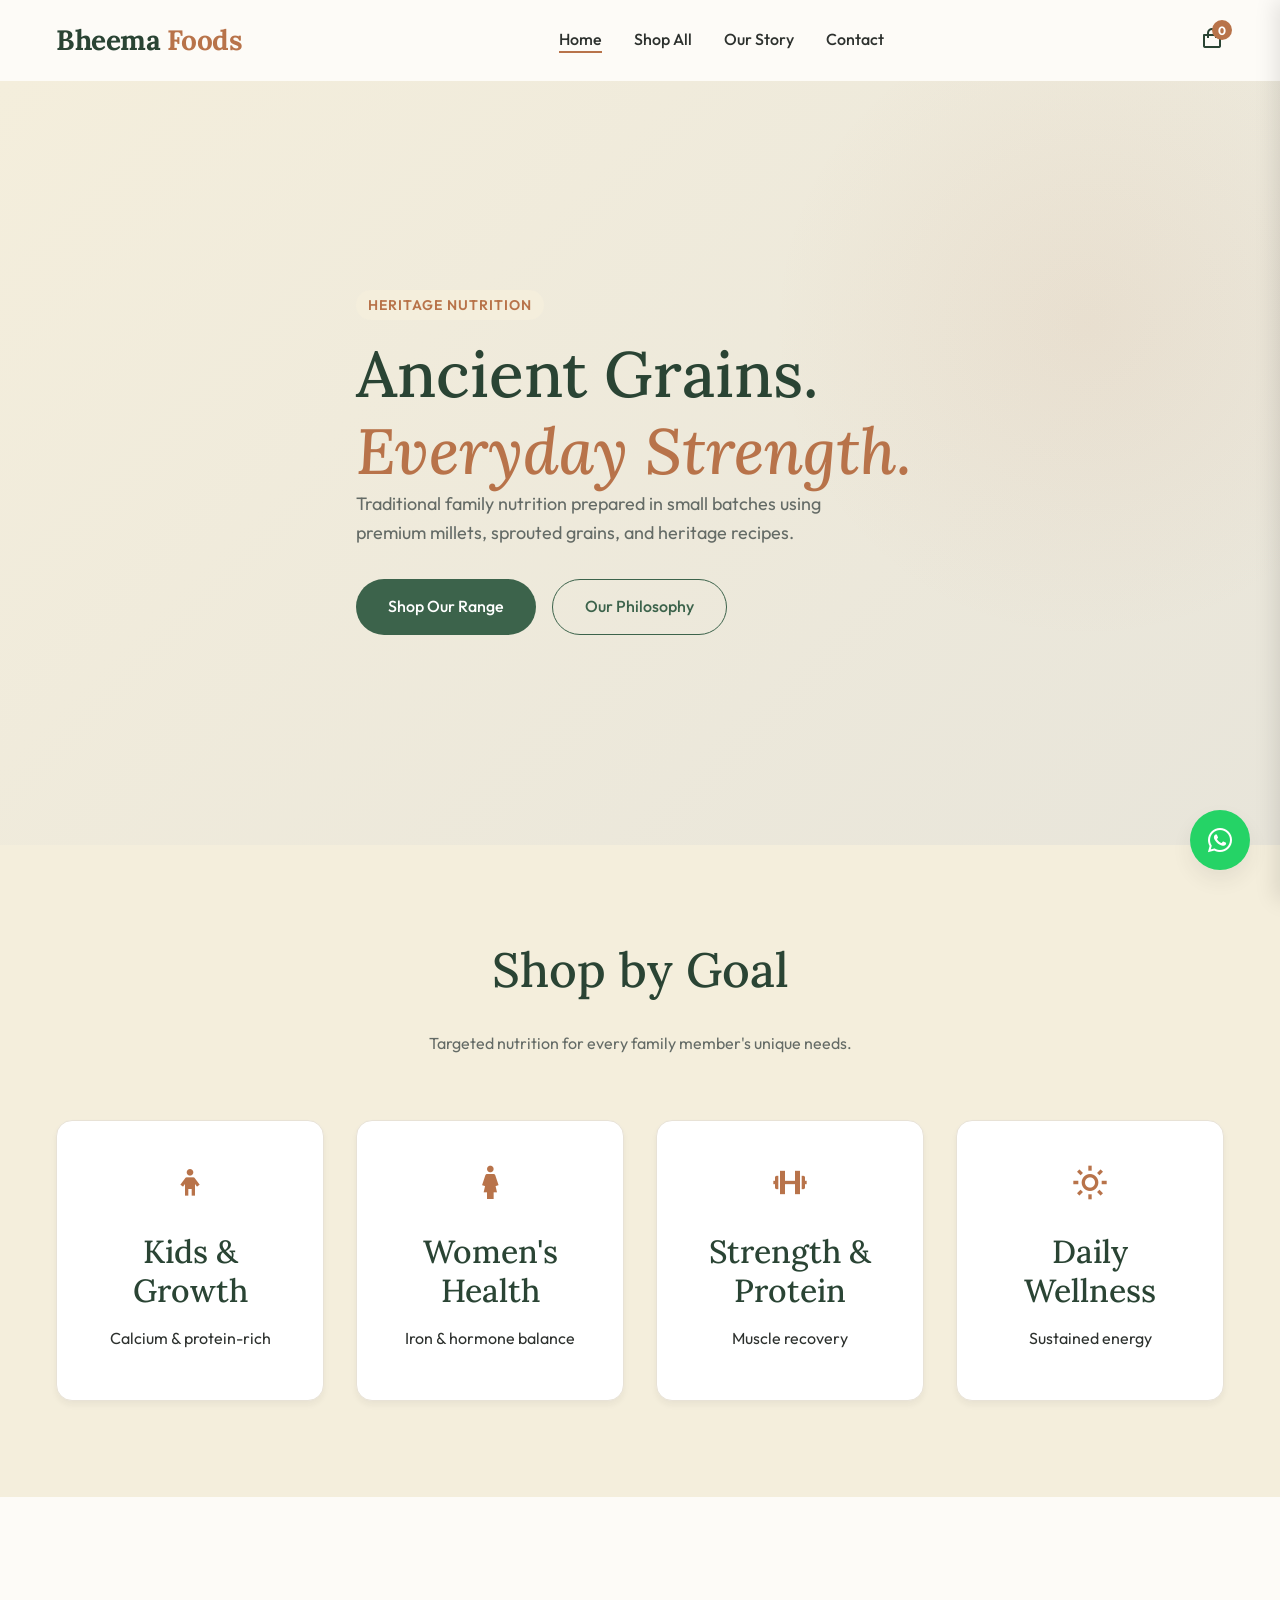
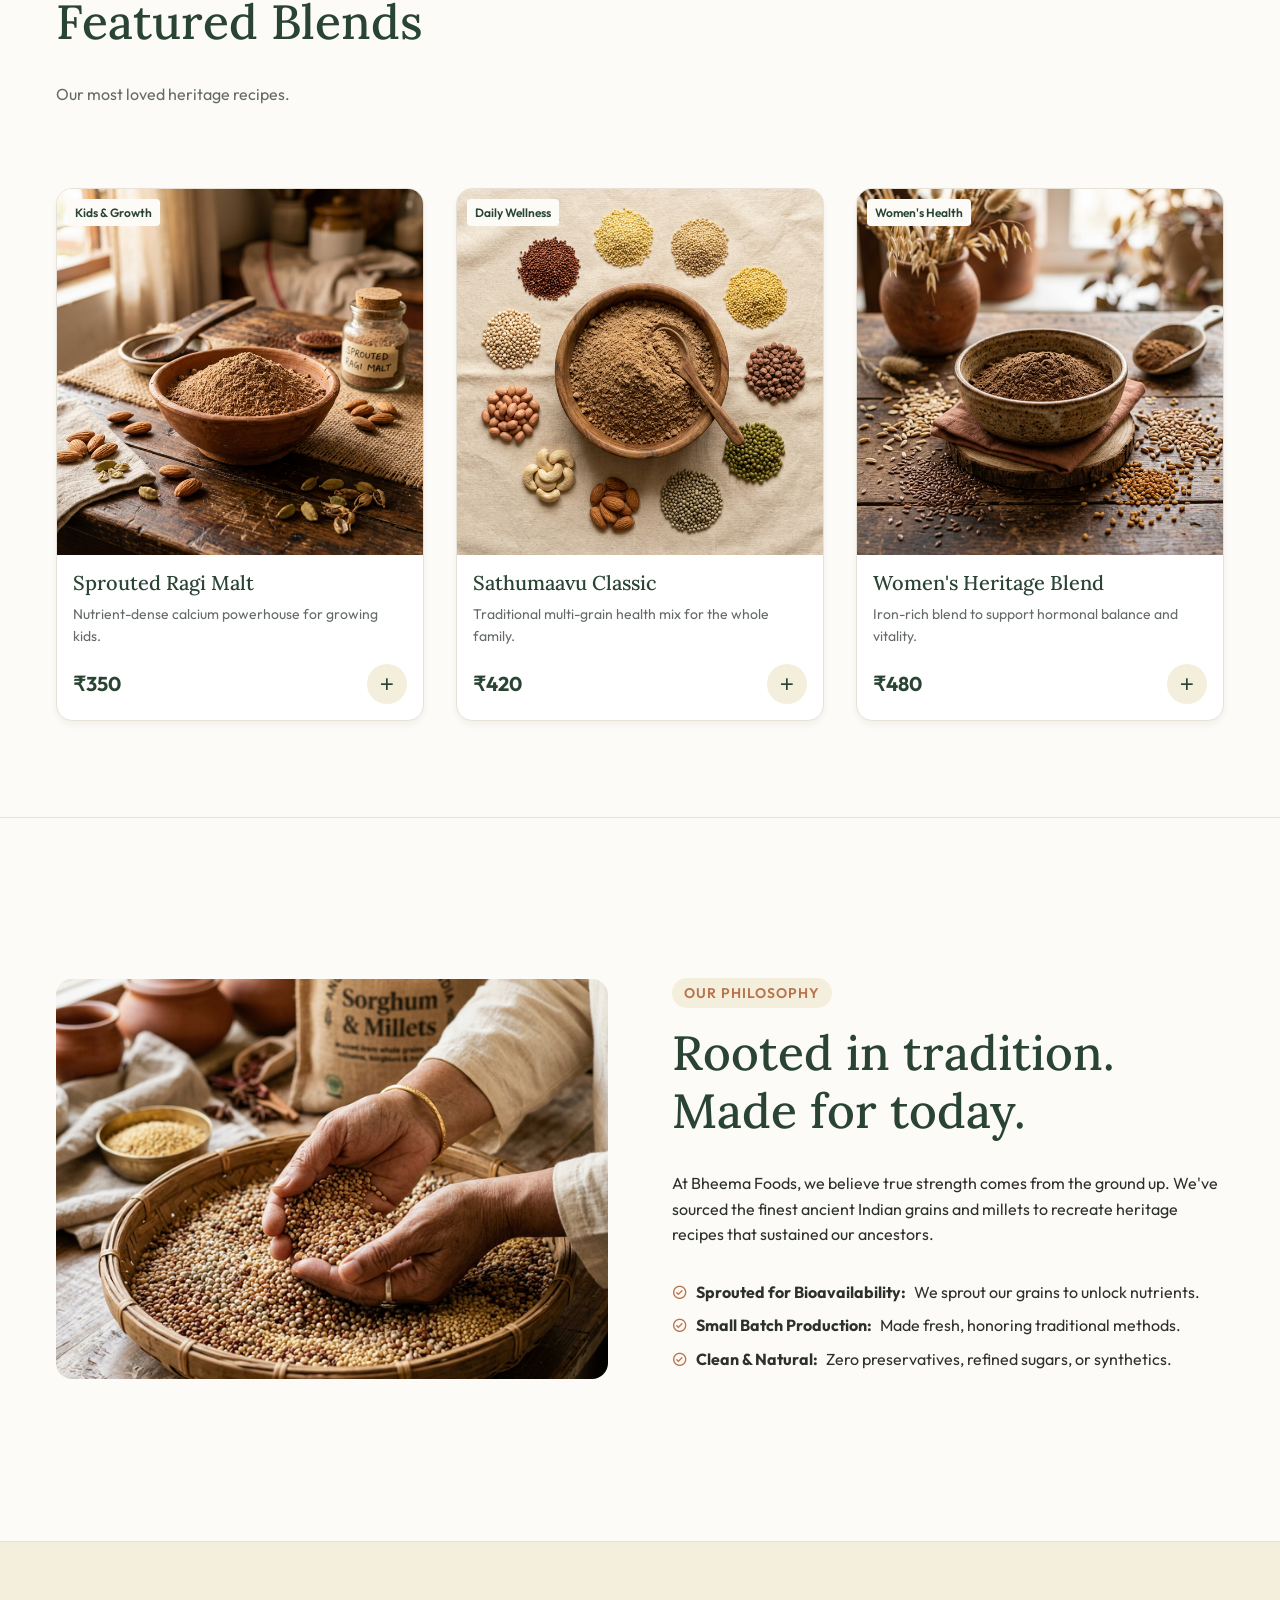
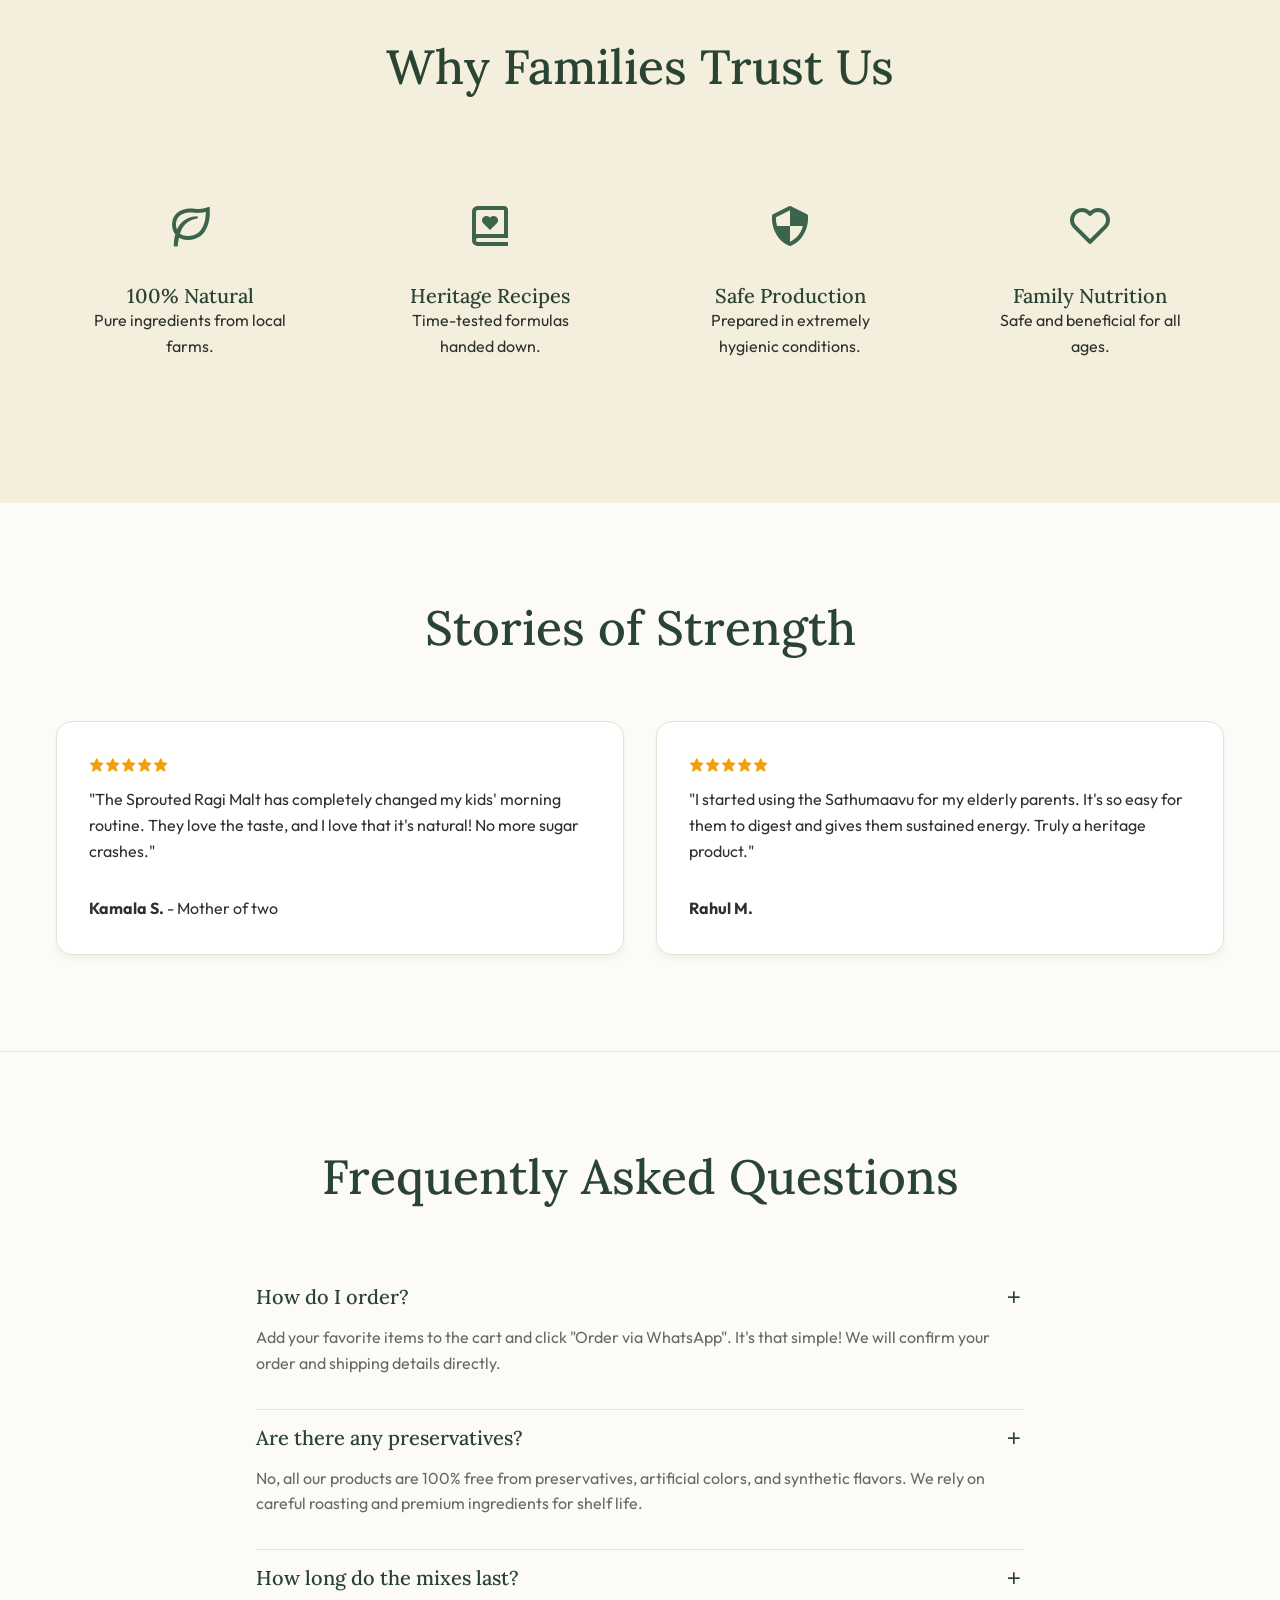
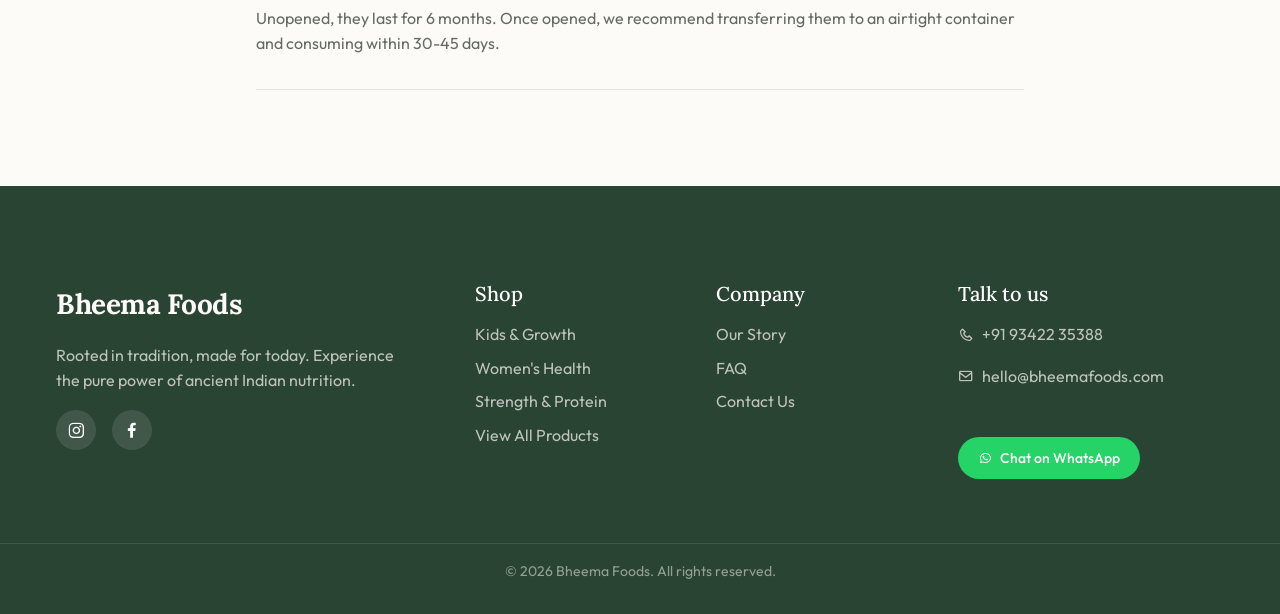
==== index.html @ 55dc5973 "Initial commit for Vercel deployment" ====
<!DOCTYPE html>
<html lang="en">

<head>
    <meta charset="UTF-8">
    <meta name="viewport" content="width=device-width, initial-scale=1.0">
    <title>Bheema Foods | Ancient Grains. Everyday Strength.</title>
    <meta name="description"
        content="Bheema Foods brings you traditional family nutrition with ancient Indian grains, millets, and heritage recipes. Experience the power of natural strength.">

    <!-- Google Fonts: Outfit for modern structure, Lora for traditional touch -->
    <link rel="preconnect" href="https://fonts.googleapis.com">
    <link rel="preconnect" href="https://fonts.gstatic.com" crossorigin>
    <link
        href="https://fonts.googleapis.com/css2?family=Lora:ital,wght@0,400;0,500;0,600;0,700;1,400&family=Outfit:wght@300;400;500;600;700&display=swap"
        rel="stylesheet">

    <!-- BoxIcons for minimalist icons -->
    <link href='https://unpkg.com/boxicons@2.1.4/css/boxicons.min.css' rel='stylesheet'>

    <!-- Custom CSS -->
    <link rel="stylesheet" href="css/style.css">
</head>

<body>
    <!-- Navbar -->
    <header class="header">
        <div class="container nav-container">
            <a href="index.html" class="logo">
                <span class="logo-text">Bheema <span class="accent-text">Foods</span></span>
            </a>

            <nav class="nav-menu" id="nav-menu">
                <ul class="nav-list">
                    <li class="nav-item"><a href="index.html" class="nav-link active">Home</a></li>
                    <li class="nav-item"><a href="shop.html" class="nav-link">Shop All</a></li>
                    <li class="nav-item"><a href="#philosophy" class="nav-link">Our Story</a></li>
                    <li class="nav-item"><a href="contact.html" class="nav-link">Contact</a></li>
                </ul>
            </nav>

            <div class="nav-actions">
                <button class="cart-btn" id="cart-btn" aria-label="Open Cart">
                    <i class='bx bx-shopping-bag'></i>
                    <span class="cart-count" id="cart-count">0</span>
                </button>
                <div class="mobile-toggle" id="mobile-toggle">
                    <i class='bx bx-menu'></i>
                </div>
            </div>
        </div>
    </header>

    <!-- Cart Sidebar -->
    <div class="cart-overlay" id="cart-overlay"></div>
    <div class="cart-sidebar" id="cart-sidebar">
        <div class="cart-header">
            <h3>Your Cart</h3>
            <button class="close-cart" id="close-cart"><i class='bx bx-x'></i></button>
        </div>
        <div class="cart-items" id="cart-items">
            <!-- Cart items will be rendered here dynamically -->
            <div class="empty-cart-msg">Your cart is empty.</div>
        </div>
        <div class="cart-footer">
            <div class="cart-total">
                <span>Total</span>
                <span id="cart-total-amount">₹0</span>
            </div>
            <button class="btn btn-primary btn-block whatsapp-btn" id="checkout-btn">
                <i class='bx bxl-whatsapp'></i> Order via WhatsApp
            </button>
            <p class="cart-notice">Payment upon delivery or via direct transfer.</p>
        </div>
    </div>

    <main>
        <!-- Hero Section -->
        <section class="hero">
            <div class="hero-bg"></div>
            <div class="container hero-content">
                <span class="badge">Heritage Nutrition</span>
                <h1 class="hero-title">Ancient Grains.<br><em>Everyday Strength.</em></h1>
                <p class="hero-subtitle">Traditional family nutrition prepared in small batches using premium millets,
                    sprouted grains, and heritage recipes.</p>
                <div class="hero-cta">
                    <a href="shop.html" class="btn btn-primary">Shop Our Range</a>
                    <a href="#philosophy" class="btn btn-outline">Our Philosophy</a>
                </div>
            </div>
        </section>

        <!-- Categories Section -->
        <section class="section-padding bg-alt">
            <div class="container">
                <div class="text-center" style="margin-bottom: var(--space-lg);">
                    <h2>Shop by Goal</h2>
                    <p style="color: var(--color-text-muted); max-width: 600px; margin: 0 auto;">Targeted nutrition for
                        every family member's unique needs.</p>
                </div>

                <div class="category-grid">
                    <a href="shop.html?category=kids" class="category-card">
                        <div class="category-icon"><i class='bx bx-child'></i></div>
                        <h3>Kids & Growth</h3>
                        <p>Calcium & protein-rich</p>
                    </a>
                    <a href="shop.html?category=women" class="category-card">
                        <div class="category-icon"><i class='bx bx-female'></i></div>
                        <h3>Women's Health</h3>
                        <p>Iron & hormone balance</p>
                    </a>
                    <a href="shop.html?category=strength" class="category-card">
                        <div class="category-icon"><i class='bx bx-dumbbell'></i></div>
                        <h3>Strength & Protein</h3>
                        <p>Muscle recovery</p>
                    </a>
                    <a href="shop.html?category=wellness" class="category-card">
                        <div class="category-icon"><i class='bx bx-sun'></i></div>
                        <h3>Daily Wellness</h3>
                        <p>Sustained energy</p>
                    </a>
                </div>
            </div>
        </section>

        <!-- Featured Products -->
        <section class="section-padding">
            <div class="container">
                <div
                    style="display: flex; justify-content: space-between; align-items: flex-end; margin-bottom: var(--space-lg);">
                    <div>
                        <h2>Featured Blends</h2>
                        <p style="color: var(--color-text-muted);">Our most loved heritage recipes.</p>
                    </div>
                    <a href="shop.html" class="btn btn-outline" style="display: none;">View All</a>
                    <!-- Hide on small mobile, show via css -->
                </div>

                <div class="product-grid" id="featured-products">
                    <!-- Products injected via JS -->
                </div>

                <div class="text-center mt-2 mobile-only-btn">
                    <a href="shop.html" class="btn btn-outline">Shop All Products</a>
                </div>
            </div>
        </section>

        <!-- Philosophy Section -->
        <section id="philosophy" class="section-padding bg-main"
            style="border-top: 1px solid var(--color-border); border-bottom: 1px solid var(--color-border);">
            <div class="container">
                <div class="split-layout align-center">
                    <div class="split-image"
                        style="background-image: url('images/philosophy.png'); min-height: 400px; border-radius: var(--radius-lg); background-size: cover; background-position: center;">
                    </div>
                    <div class="split-content" style="padding: var(--space-lg) 0;">
                        <span class="badge">Our Philosophy</span>
                        <h2>Rooted in tradition.<br>Made for today.</h2>
                        <p>At Bheema Foods, we believe true strength comes from the ground up. We've sourced the finest
                            ancient Indian grains and millets to recreate heritage recipes that sustained our ancestors.
                        </p>
                        <ul class="feature-list" style="margin-top: var(--space-md);">
                            <li><i class='bx bx-check-circle'></i> <strong>Sprouted for Bioavailability:</strong> We
                                sprout our grains to unlock nutrients.</li>
                            <li><i class='bx bx-check-circle'></i> <strong>Small Batch Production:</strong> Made fresh,
                                honoring traditional methods.</li>
                            <li><i class='bx bx-check-circle'></i> <strong>Clean & Natural:</strong> Zero preservatives,
                                refined sugars, or synthetics.</li>
                        </ul>
                    </div>
                </div>
            </div>
        </section>

        <!-- Trust Section -->
        <section class="section-padding bg-alt">
            <div class="container text-center">
                <h2 style="margin-bottom: var(--space-lg);">Why Families Trust Us</h2>
                <div class="trust-grid">
                    <div class="trust-item">
                        <div class="trust-icon"><i class='bx bx-leaf'></i></div>
                        <h4>100% Natural</h4>
                        <p>Pure ingredients from local farms.</p>
                    </div>
                    <div class="trust-item">
                        <div class="trust-icon"><i class='bx bx-book-heart'></i></div>
                        <h4>Heritage Recipes</h4>
                        <p>Time-tested formulas handed down.</p>
                    </div>
                    <div class="trust-item">
                        <div class="trust-icon"><i class='bx bx-shield-quarter'></i></div>
                        <h4>Safe Production</h4>
                        <p>Prepared in extremely hygienic conditions.</p>
                    </div>
                    <div class="trust-item">
                        <div class="trust-icon"><i class='bx bx-heart'></i></div>
                        <h4>Family Nutrition</h4>
                        <p>Safe and beneficial for all ages.</p>
                    </div>
                </div>
            </div>
        </section>

        <!-- Testimonials -->
        <section class="section-padding">
            <div class="container">
                <h2 class="text-center" style="margin-bottom: var(--space-lg);">Stories of Strength</h2>
                <div class="testimonial-grid">
                    <div class="testimonial-card">
                        <div class="stars" style="color: #F59E0B; margin-bottom: 0.5rem;"><i class='bx bxs-star'></i><i
                                class='bx bxs-star'></i><i class='bx bxs-star'></i><i class='bx bxs-star'></i><i
                                class='bx bxs-star'></i></div>
                        <p>"The Sprouted Ragi Malt has completely changed my kids' morning routine. They love the taste,
                            and I love that it's natural! No more sugar crashes."</p>
                        <div class="author mt-2"><strong>Kamala S.</strong> - Mother of two</div>
                    </div>
                    <div class="testimonial-card">
                        <div class="stars" style="color: #F59E0B; margin-bottom: 0.5rem;"><i class='bx bxs-star'></i><i
                                class='bx bxs-star'></i><i class='bx bxs-star'></i><i class='bx bxs-star'></i><i
                                class='bx bxs-star'></i></div>
                        <p>"I started using the Sathumaavu for my elderly parents. It's so easy for them to digest and
                            gives them sustained energy. Truly a heritage product."</p>
                        <div class="author mt-2"><strong>Rahul M.</strong></div>
                    </div>
                </div>
            </div>
        </section>

        <!-- FAQ -->
        <section id="faq" class="section-padding bg-main" style="border-top: 1px solid var(--color-border);">
            <div class="container" style="max-width: 800px;">
                <h2 class="text-center" style="margin-bottom: var(--space-lg);">Frequently Asked Questions</h2>
                <div class="accordion">
                    <div class="accordion-item" style="border-bottom: 1px solid var(--color-border); padding: 1rem 0;">
                        <h4
                            style="display: flex; justify-content: space-between; align-items: center; cursor: pointer; margin: 0;">
                            How do I order? <i class='bx bx-plus'></i></h4>
                        <p style="margin-top: 1rem; color: var(--color-text-muted);">Add your favorite items to the cart
                            and click "Order via WhatsApp". It's that simple! We will confirm your order and shipping
                            details directly.</p>
                    </div>
                    <div class="accordion-item" style="border-bottom: 1px solid var(--color-border); padding: 1rem 0;">
                        <h4
                            style="display: flex; justify-content: space-between; align-items: center; cursor: pointer; margin: 0;">
                            Are there any preservatives? <i class='bx bx-plus'></i></h4>
                        <p style="margin-top: 1rem; color: var(--color-text-muted);">No, all our products are 100% free
                            from preservatives, artificial colors, and synthetic flavors. We rely on careful roasting
                            and premium ingredients for shelf life.</p>
                    </div>
                    <div class="accordion-item" style="border-bottom: 1px solid var(--color-border); padding: 1rem 0;">
                        <h4
                            style="display: flex; justify-content: space-between; align-items: center; cursor: pointer; margin: 0;">
                            How long do the mixes last? <i class='bx bx-plus'></i></h4>
                        <p style="margin-top: 1rem; color: var(--color-text-muted);">Unopened, they last for 6 months.
                            Once opened, we recommend transferring them to an airtight container and consuming within
                            30-45 days.</p>
                    </div>
                </div>
            </div>
        </section>
    </main>

    <!-- Footer -->
    <footer class="footer" id="contact">
        <div class="container footer-container">
            <div class="footer-brand">
                <a href="index.html" class="logo footer-logo">
                    Bheema <span>Foods</span>
                </a>
                <p class="footer-desc">Rooted in tradition, made for today. Experience the pure power of ancient Indian
                    nutrition.</p>
                <div class="social-links">
                    <a href="#"><i class='bx bxl-instagram'></i></a>
                    <a href="#"><i class='bx bxl-facebook'></i></a>
                </div>
            </div>

            <div class="footer-links">
                <h4>Shop</h4>
                <ul>
                    <li><a href="shop.html?category=kids">Kids & Growth</a></li>
                    <li><a href="shop.html?category=women">Women's Health</a></li>
                    <li><a href="shop.html?category=strength">Strength & Protein</a></li>
                    <li><a href="shop.html">View All Products</a></li>
                </ul>
            </div>

            <div class="footer-links">
                <h4>Company</h4>
                <ul>
                    <li><a href="#philosophy">Our Story</a></li>
                    <li><a href="#faq">FAQ</a></li>
                    <li><a href="contact.html">Contact Us</a></li>
                </ul>
            </div>

            <div class="footer-contact">
                <h4>Talk to us</h4>
                <p><i class='bx bx-phone'></i> +91 93422 35388</p>
                <p><i class='bx bx-envelope'></i> hello@bheemafoods.com</p>
                <a href="https://wa.me/919342235388" class="btn btn-sm btn-whatsapp mt-2" target="_blank">
                    <i class='bx bxl-whatsapp'></i> Chat on WhatsApp
                </a>
            </div>
        </div>
        <div class="footer-bottom">
            <div class="container">
                <p>&copy; 2026 Bheema Foods. All rights reserved.</p>
            </div>
        </div>
    </footer>

    <!-- Scripts -->
    <script src="js/products.js"></script>
    <script src="js/main.js"></script>
</body>

</html>
---- css/style.css ----
/* 
===========================================
Bheema Foods - Design System & Global Styles
===========================================
*/

:root {
    /* Color Palette - Earthy, Natural, Premium */
    --color-primary-dark: #2A4434;
    /* Deep forest green */
    --color-primary: #3C634B;
    /* Earthy green */
    --color-primary-light: #528264;

    --color-accent: #B8734A;
    /* Terracotta/Clay */
    --color-accent-light: #D48E63;

    --color-bg-main: #FDFBF7;
    /* Warm off-white */
    --color-bg-alt: #F4EEDC;
    /* Soft beige */
    --color-bg-card: #FFFFFF;

    --color-text-main: #2D312E;
    /* Charcoal/Soft black */
    --color-text-muted: #646b66;
    /* Dusty gray */

    --color-whatsapp: #25D366;
    --color-whatsapp-dark: #128C7E;

    --color-border: #E8E2D6;

    /* Typography */
    --font-heading: 'Lora', serif;
    /* Traditional, warm */
    --font-body: 'Outfit', sans-serif;
    /* Clean, modern, round */

    /* Spacing & Layout */
    --space-xs: 0.5rem;
    --space-sm: 1rem;
    --space-md: 2rem;
    --space-lg: 4rem;
    --space-xl: 6rem;

    --container-width: 1200px;

    /* Effects */
    --shadow-sm: 0 4px 6px rgba(45, 49, 46, 0.05);
    --shadow-md: 0 10px 20px rgba(45, 49, 46, 0.08);
    --shadow-lg: 0 20px 40px rgba(45, 49, 46, 0.12);

    --radius-sm: 4px;
    --radius-md: 8px;
    --radius-lg: 16px;
    --radius-full: 9999px;

    --transition-fast: 0.2s ease;
    --transition-normal: 0.3s cubic-bezier(0.4, 0, 0.2, 1);
}

/* ================== RESET ================== */
*,
*::before,
*::after {
    box-sizing: border-box;
    margin: 0;
    padding: 0;
}

html {
    scroll-behavior: smooth;
    font-size: 16px;
}

body {
    font-family: var(--font-body);
    font-weight: 400;
    line-height: 1.6;
    color: var(--color-text-main);
    background-color: var(--color-bg-main);
    -webkit-font-smoothing: antialiased;
    overflow-x: hidden;
}

a {
    text-decoration: none;
    color: inherit;
    transition: color var(--transition-fast);
}

ul {
    list-style: none;
}

img {
    max-width: 100%;
    height: auto;
    display: block;
}

button {
    cursor: pointer;
    font-family: inherit;
    border: none;
    background: none;
}

/* ================== TYPOGRAPHY ================== */
h1,
h2,
h3,
h4,
h5,
h6 {
    font-family: var(--font-heading);
    font-weight: 500;
    line-height: 1.2;
    color: var(--color-primary-dark);
}

h1 {
    font-size: clamp(2.5rem, 5vw, 4rem);
}

h2 {
    font-size: clamp(2rem, 4vw, 3rem);
    margin-bottom: var(--space-md);
}

h3 {
    font-size: clamp(1.5rem, 3vw, 2rem);
    margin-bottom: var(--space-sm);
}

h4 {
    font-size: 1.25rem;
}

p {
    margin-bottom: var(--space-sm);
}

/* ================== UTILITIES ================== */
.container {
    width: 100%;
    max-width: var(--container-width);
    margin: 0 auto;
    padding: 0 var(--space-sm);
}

.section-padding {
    padding: var(--space-xl) 0;
}

.text-center {
    text-align: center;
}

.mt-2 {
    margin-top: var(--space-md);
}

.badge {
    display: inline-block;
    padding: 0.25rem 0.75rem;
    background-color: var(--color-bg-alt);
    color: var(--color-accent);
    font-size: 0.875rem;
    font-weight: 600;
    text-transform: uppercase;
    letter-spacing: 1px;
    border-radius: var(--radius-full);
    margin-bottom: var(--space-sm);
}

/* ================== BUTTONS ================== */
.btn {
    display: inline-flex;
    align-items: center;
    justify-content: center;
    gap: 0.5rem;
    padding: 0.875rem 2rem;
    font-weight: 500;
    border-radius: var(--radius-full);
    transition: all var(--transition-normal);
    text-align: center;
    position: relative;
    overflow: hidden;
    z-index: 1;
}

.btn-sm {
    padding: 0.6rem 1.25rem;
    font-size: 0.875rem;
}

.btn-block {
    width: 100%;
}

.btn-primary {
    background-color: var(--color-primary);
    color: white;
}

.btn-primary:hover {
    background-color: var(--color-primary-dark);
    transform: translateY(-2px);
    box-shadow: var(--shadow-md);
}

.btn-outline {
    background-color: transparent;
    color: var(--color-primary);
    border: 1px solid var(--color-primary);
}

.btn-outline:hover {
    background-color: var(--color-primary);
    color: white;
}

.btn-whatsapp {
    background-color: var(--color-whatsapp);
    color: white;
}

.btn-whatsapp:hover {
    background-color: var(--color-whatsapp-dark);
}

/* ================== NAVBAR ================== */
.header {
    position: fixed;
    top: 0;
    left: 0;
    width: 100%;
    background-color: rgba(253, 251, 247, 0.95);
    backdrop-filter: blur(10px);
    z-index: 100;
    border-bottom: 1px solid transparent;
    transition: all var(--transition-fast);
}

.header.scrolled {
    padding: 0.5rem 0;
    border-bottom-color: var(--color-border);
    box-shadow: var(--shadow-sm);
}

.nav-container {
    display: flex;
    justify-content: space-between;
    align-items: center;
    height: 80px;
    transition: height var(--transition-fast);
}

.header.scrolled .nav-container {
    height: 70px;
}

.logo {
    font-family: var(--font-heading);
    font-size: 1.75rem;
    font-weight: 700;
    color: var(--color-primary-dark);
    letter-spacing: -0.5px;
}

.logo .accent-text {
    color: var(--color-accent);
}

.nav-list {
    display: flex;
    gap: 2rem;
}

.nav-link {
    font-weight: 500;
    color: var(--color-text-main);
    position: relative;
}

.nav-link::after {
    content: '';
    position: absolute;
    bottom: -4px;
    left: 0;
    width: 0;
    height: 2px;
    background-color: var(--color-accent);
    transition: width var(--transition-normal);
}

.nav-link:hover::after,
.nav-link.active::after {
    width: 100%;
}

.nav-actions {
    display: flex;
    align-items: center;
    gap: 1.5rem;
}

.cart-btn {
    font-size: 1.5rem;
    color: var(--color-primary-dark);
    position: relative;
}

.cart-count {
    position: absolute;
    top: -5px;
    right: -8px;
    background-color: var(--color-accent);
    color: white;
    font-size: 0.75rem;
    font-weight: 700;
    width: 20px;
    height: 20px;
    border-radius: 50%;
    display: flex;
    align-items: center;
    justify-content: center;
}

.mobile-toggle {
    display: none;
    font-size: 1.75rem;
    color: var(--color-primary-dark);
    cursor: pointer;
}

/* ================== CART SIDEBAR ================== */
.cart-overlay {
    position: fixed;
    top: 0;
    left: 0;
    width: 100%;
    height: 100%;
    background-color: rgba(0, 0, 0, 0.4);
    z-index: 999;
    opacity: 0;
    visibility: hidden;
    transition: all var(--transition-normal);
}

.cart-overlay.active {
    opacity: 1;
    visibility: visible;
}

.cart-sidebar {
    position: fixed;
    top: 0;
    right: -450px;
    width: 100%;
    max-width: 450px;
    height: 100vh;
    background-color: var(--color-bg-main);
    z-index: 1000;
    display: flex;
    flex-direction: column;
    box-shadow: -5px 0 20px rgba(0, 0, 0, 0.1);
    transition: right var(--transition-normal);
}

.cart-sidebar.active {
    right: 0;
}

.cart-header {
    padding: var(--space-md);
    display: flex;
    justify-content: space-between;
    align-items: center;
    border-bottom: 1px solid var(--color-border);
}

.close-cart {
    font-size: 1.5rem;
    color: var(--color-text-muted);
    transition: color var(--transition-fast);
}

.close-cart:hover {
    color: var(--color-text-main);
}

.cart-items {
    flex: 1;
    overflow-y: auto;
    padding: var(--space-md);
}

.empty-cart-msg {
    text-align: center;
    color: var(--color-text-muted);
    margin-top: 2rem;
}

.cart-footer {
    padding: var(--space-md);
    border-top: 1px solid var(--color-border);
    background-color: white;
}

.cart-total {
    display: flex;
    justify-content: space-between;
    font-size: 1.25rem;
    font-weight: 600;
    margin-bottom: var(--space-sm);
    color: var(--color-primary-dark);
}

.cart-notice {
    font-size: 0.8rem;
    color: var(--color-text-muted);
    text-align: center;
    margin-top: 0.5rem;
}

/* ================== HERO ================== */
main {
    padding-top: 80px;
    /* Offset for fixed header */
}

.hero {
    position: relative;
    padding: var(--space-xl) 0;
    min-height: 85vh;
    display: flex;
    align-items: center;
    overflow: hidden;
}

/* Soft, natural gradient background representing nature/earth */
.hero-bg {
    position: absolute;
    top: 0;
    left: 0;
    width: 100%;
    height: 100%;
    background: linear-gradient(135deg, #F4EEDC 0%, #E8E5DA 100%);
    z-index: -1;
}

.hero-bg::after {
    content: '';
    position: absolute;
    right: -10%;
    top: -10%;
    width: 50vw;
    height: 50vw;
    background: radial-gradient(circle, rgba(184, 115, 74, 0.08) 0%, rgba(255, 255, 255, 0) 70%);
    border-radius: 50%;
}

.hero-content {
    max-width: 600px;
    position: relative;
    z-index: 1;
}

.hero h1 em {
    font-style: italic;
    color: var(--color-accent);
}

.hero-subtitle {
    font-size: 1.125rem;
    color: var(--color-text-muted);
    margin-bottom: var(--space-md);
    max-width: 500px;
}

.hero-cta {
    display: flex;
    gap: 1rem;
    flex-wrap: wrap;
}

/* ================== COMPONENTS & Layouts ================== */

/* Grids */
.category-grid {
    display: grid;
    grid-template-columns: repeat(auto-fit, minmax(240px, 1fr));
    gap: var(--space-md);
}

.product-grid {
    display: grid;
    grid-template-columns: repeat(auto-fit, minmax(280px, 1fr));
    gap: var(--space-md);
}

.trust-grid {
    display: grid;
    grid-template-columns: repeat(auto-fit, minmax(200px, 1fr));
    gap: var(--space-md);
}

.testimonial-grid {
    display: grid;
    grid-template-columns: repeat(auto-fit, minmax(300px, 1fr));
    gap: var(--space-md);
}

/* Category Card */
.category-card {
    background-color: var(--color-bg-card);
    padding: var(--space-md);
    border-radius: var(--radius-lg);
    text-align: center;
    box-shadow: var(--shadow-sm);
    transition: all var(--transition-normal);
    border: 1px solid var(--color-border);
}

.category-card:hover {
    transform: translateY(-5px);
    box-shadow: var(--shadow-md);
    border-color: var(--color-accent-light);
}

.category-icon {
    font-size: 2.5rem;
    color: var(--color-accent);
    margin-bottom: var(--space-sm);
}

/* Product Card */
.product-card {
    background-color: var(--color-bg-card);
    border-radius: var(--radius-lg);
    overflow: hidden;
    box-shadow: var(--shadow-sm);
    transition: all var(--transition-normal);
    border: 1px solid var(--color-border);
    display: flex;
    flex-direction: column;
}

.product-card:hover {
    transform: translateY(-5px);
    box-shadow: var(--shadow-md);
}

.product-img-wrapper {
    position: relative;
    padding-top: 100%;
    /* 1:1 Aspect Ratio */
    overflow: hidden;
}

.product-img {
    position: absolute;
    top: 0;
    left: 0;
    width: 100%;
    height: 100%;
    object-fit: cover;
    transition: transform 0.5s ease;
}

.product-card:hover .product-img {
    transform: scale(1.05);
}

.product-tag {
    position: absolute;
    top: 10px;
    left: 10px;
    background-color: var(--color-bg-main);
    color: var(--color-primary-dark);
    font-size: 0.75rem;
    font-weight: 600;
    padding: 0.25rem 0.5rem;
    border-radius: var(--radius-sm);
    z-index: 2;
}

.product-content {
    padding: var(--space-sm);
    display: flex;
    flex-direction: column;
    flex: 1;
}

.product-title {
    font-size: 1.25rem;
    margin-bottom: 0.5rem;
}

.product-desc {
    color: var(--color-text-muted);
    font-size: 0.875rem;
    margin-bottom: 1rem;
    flex: 1;
}

.product-footer {
    display: flex;
    justify-content: space-between;
    align-items: center;
    margin-top: auto;
}

.product-price {
    font-size: 1.25rem;
    font-weight: 700;
    color: var(--color-primary-dark);
}

.add-to-cart-icon {
    width: 40px;
    height: 40px;
    border-radius: 50%;
    background-color: var(--color-bg-alt);
    color: var(--color-primary-dark);
    display: flex;
    align-items: center;
    justify-content: center;
    font-size: 1.25rem;
    transition: all var(--transition-fast);
}

.add-to-cart-icon:hover {
    background-color: var(--color-primary);
    color: white;
}

/* Split Layout */
.split-layout {
    display: grid;
    grid-template-columns: 1fr 1fr;
    gap: var(--space-lg);
}

.align-center {
    align-items: center;
}

.feature-list li {
    margin-bottom: 0.5rem;
    display: flex;
    align-items: flex-start;
    gap: 0.5rem;
}

.feature-list i {
    color: var(--color-accent);
    margin-top: 4px;
}

/* Trust Item */
.trust-item {
    padding: var(--space-md);
}

.trust-icon {
    font-size: 3rem;
    color: var(--color-primary);
    margin-bottom: var(--space-sm);
}

/* Testimonial Card */
.testimonial-card {
    background-color: var(--color-bg-card);
    padding: var(--space-md);
    border-radius: var(--radius-lg);
    box-shadow: var(--shadow-sm);
    border: 1px solid var(--color-border);
}

/* Footer */
.footer {
    background-color: var(--color-primary-dark);
    color: var(--color-bg-main);
    padding-top: var(--space-xl);
}

.footer-container {
    display: grid;
    grid-template-columns: 2fr 1fr 1fr 1.5fr;
    gap: var(--space-lg);
    margin-bottom: var(--space-lg);
}

.footer-logo {
    color: var(--color-bg-main);
}

.footer-logo .accent-text {
    color: var(--color-accent-light);
}

.footer-desc {
    color: rgba(253, 251, 247, 0.7);
    margin-top: var(--space-sm);
}

.footer h4 {
    color: white;
    margin-bottom: var(--space-sm);
}

.footer ul li {
    margin-bottom: 0.5rem;
}

.footer ul a {
    color: rgba(253, 251, 247, 0.7);
}

.footer ul a:hover {
    color: white;
}

.footer-contact p {
    color: rgba(253, 251, 247, 0.7);
    display: flex;
    align-items: center;
    gap: 0.5rem;
}

.social-links {
    display: flex;
    gap: 1rem;
    margin-top: var(--space-sm);
}

.social-links a {
    width: 40px;
    height: 40px;
    border-radius: 50%;
    background-color: rgba(255, 255, 255, 0.1);
    display: flex;
    align-items: center;
    justify-content: center;
    font-size: 1.25rem;
    color: white;
}

.social-links a:hover {
    background-color: var(--color-accent);
}

.footer-bottom {
    border-top: 1px solid rgba(255, 255, 255, 0.1);
    padding: var(--space-sm) 0;
    text-align: center;
    color: rgba(253, 251, 247, 0.5);
    font-size: 0.875rem;
}

/* Utilities */
.bg-alt {
    background-color: var(--color-bg-alt);
}

.bg-main {
    background-color: var(--color-bg-main);
}

.mobile-only-btn {
    display: none;
}

/* ================== RESPONSIVE MEDIA QUERIES ================== */
@media (max-width: 992px) {
    .split-layout {
        grid-template-columns: 1fr;
    }

    .footer-container {
        grid-template-columns: 1fr 1fr;
    }
}

@media (max-width: 768px) {
    .nav-list {
        position: fixed;
        top: 70px;
        left: -100%;
        width: 100%;
        height: calc(100vh - 70px);
        background-color: var(--color-bg-main);
        flex-direction: column;
        align-items: center;
        padding-top: var(--space-xl);
        transition: left var(--transition-normal);
        z-index: 90;
    }

    .nav-list.active {
        left: 0;
    }

    .mobile-toggle {
        display: block;
    }

    .hero-content {
        text-align: center;
        margin: 0 auto;
    }

    .hero-subtitle {
        margin: 0 auto var(--space-md);
    }

    .hero-cta {
        justify-content: center;
    }

    .footer-container {
        grid-template-columns: 1fr;
        text-align: center;
    }

    .social-links {
        justify-content: center;
    }

    .footer-contact p {
        justify-content: center;
    }

    .mobile-only-btn {
        display: block;
    }

    /* Hide desktop 'View All' btn */
    .section-padding .btn-outline {
        display: none;
    }

    .mobile-only-btn .btn-outline {
        display: inline-flex;
    }
}

/* ================== CHECKOUT MODAL & FLOATING WHATSAPP ================== */

.checkout-overlay {
    position: fixed;
    top: 0;
    left: 0;
    width: 100%;
    height: 100%;
    background-color: var(--color-overlay);
    backdrop-filter: blur(4px);
    z-index: 999;
    opacity: 0;
    visibility: hidden;
    transition: all var(--transition-normal);
    display: flex;
    align-items: center;
    justify-content: center;
    padding: var(--space-md);
}

.checkout-overlay.active {
    opacity: 1;
    visibility: visible;
}

.checkout-modal {
    background-color: var(--color-bg-main);
    width: 100%;
    max-width: 500px;
    border-radius: var(--radius-lg);
    box-shadow: var(--shadow-lg);
    transform: translateY(20px);
    transition: transform var(--transition-normal);
    overflow: hidden;
}

.checkout-overlay.active .checkout-modal {
    transform: translateY(0);
}

.whatsapp-floating {
    position: fixed;
    bottom: 30px;
    right: 30px;
    width: 60px;
    height: 60px;
    background-color: var(--color-whatsapp);
    color: white;
    border-radius: 50%;
    display: flex;
    align-items: center;
    justify-content: center;
    font-size: 2rem;
    box-shadow: var(--shadow-md);
    z-index: 100;
    transition: all var(--transition-fast);
    text-decoration: none;
}

.whatsapp-floating:hover {
    background-color: var(--color-whatsapp-dark);
    transform: scale(1.1);
    color: white;
}

@media (max-width: 768px) {
    .whatsapp-floating {
        bottom: 20px;
        right: 20px;
        width: 50px;
        height: 50px;
        font-size: 1.75rem;
    }
}
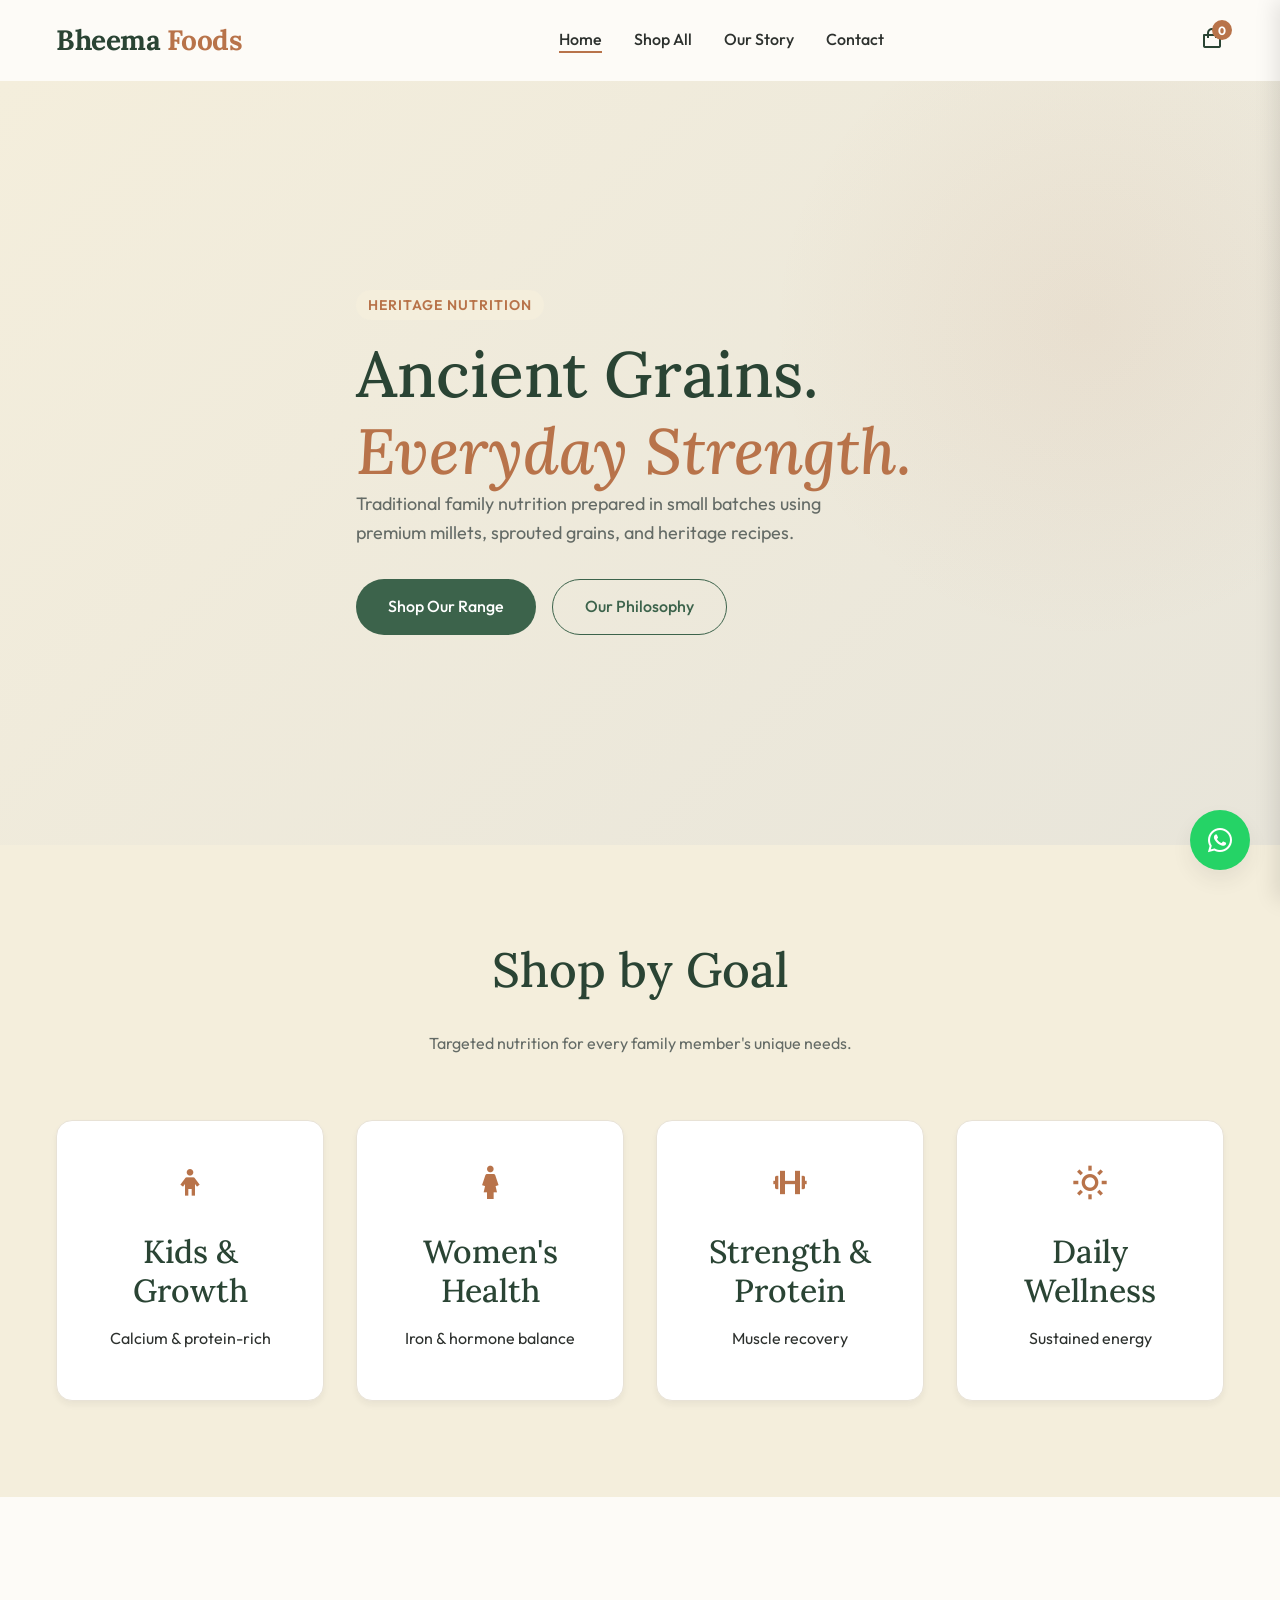
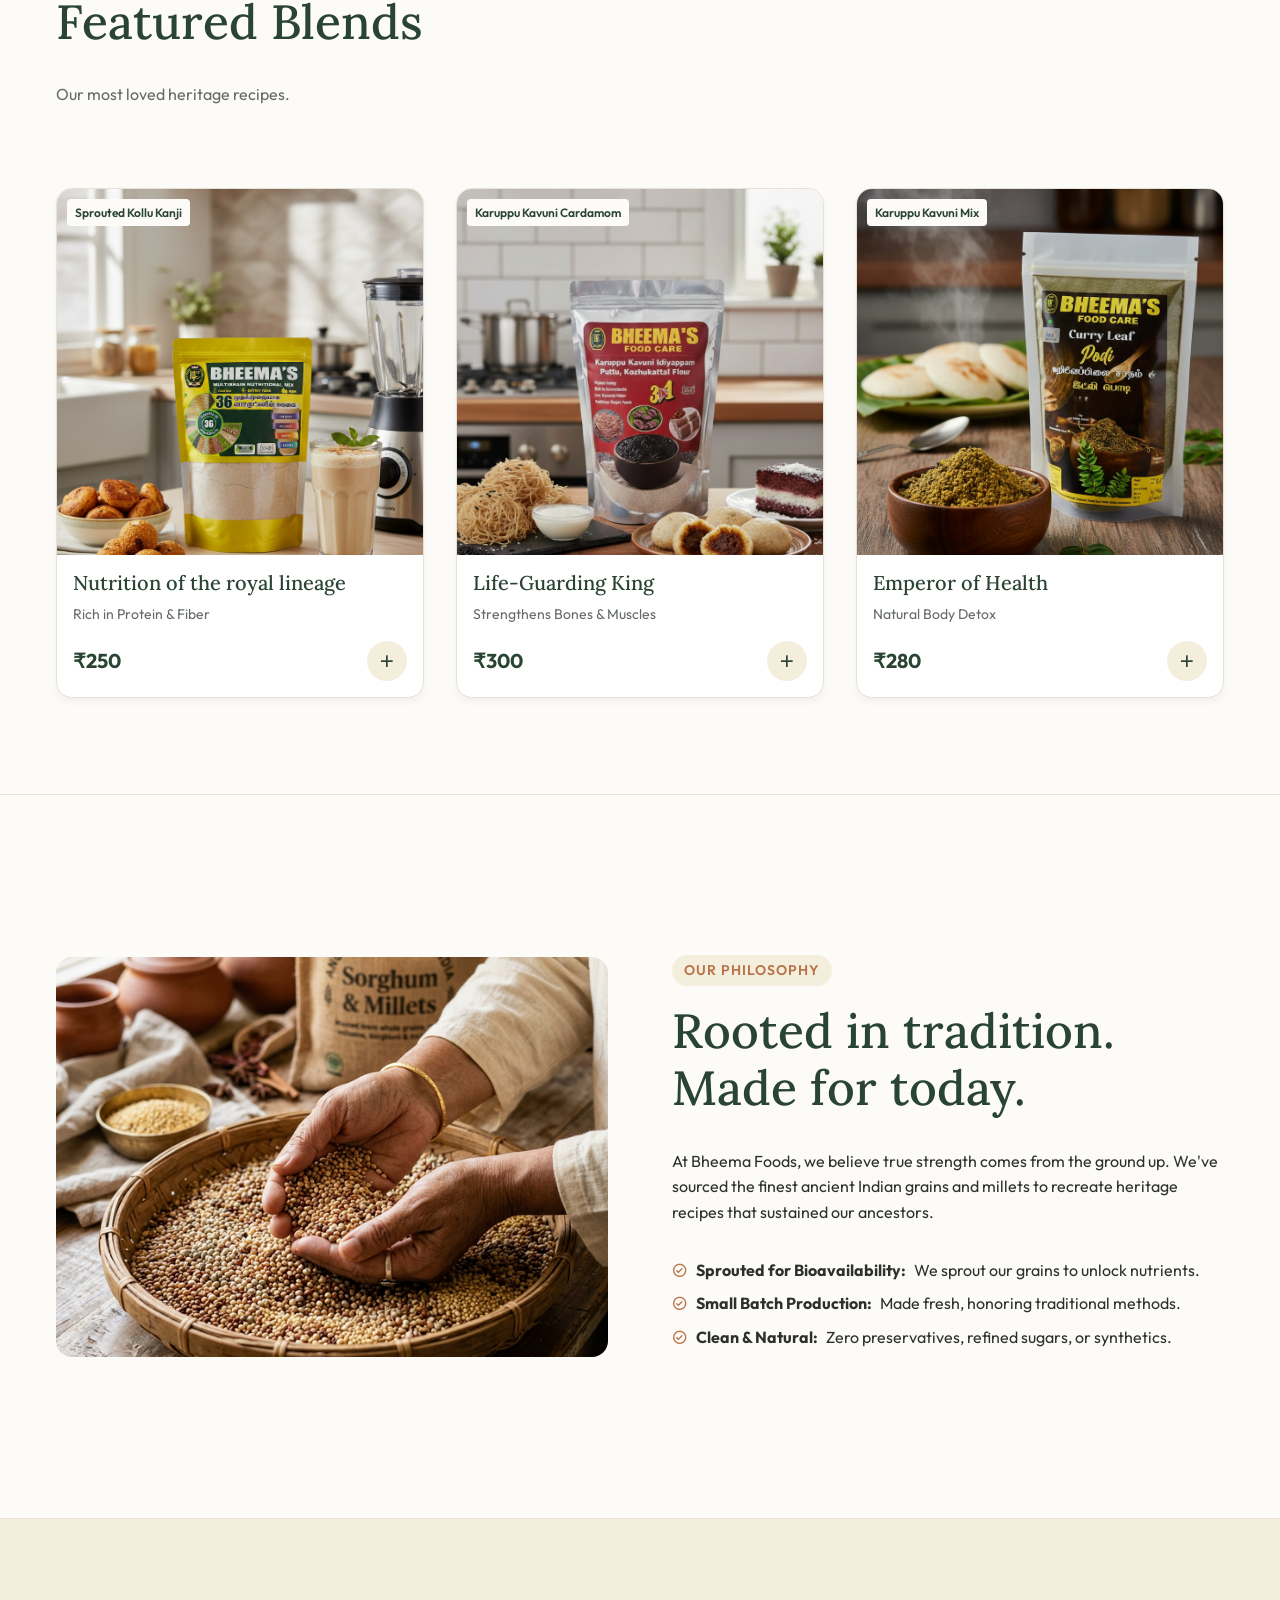
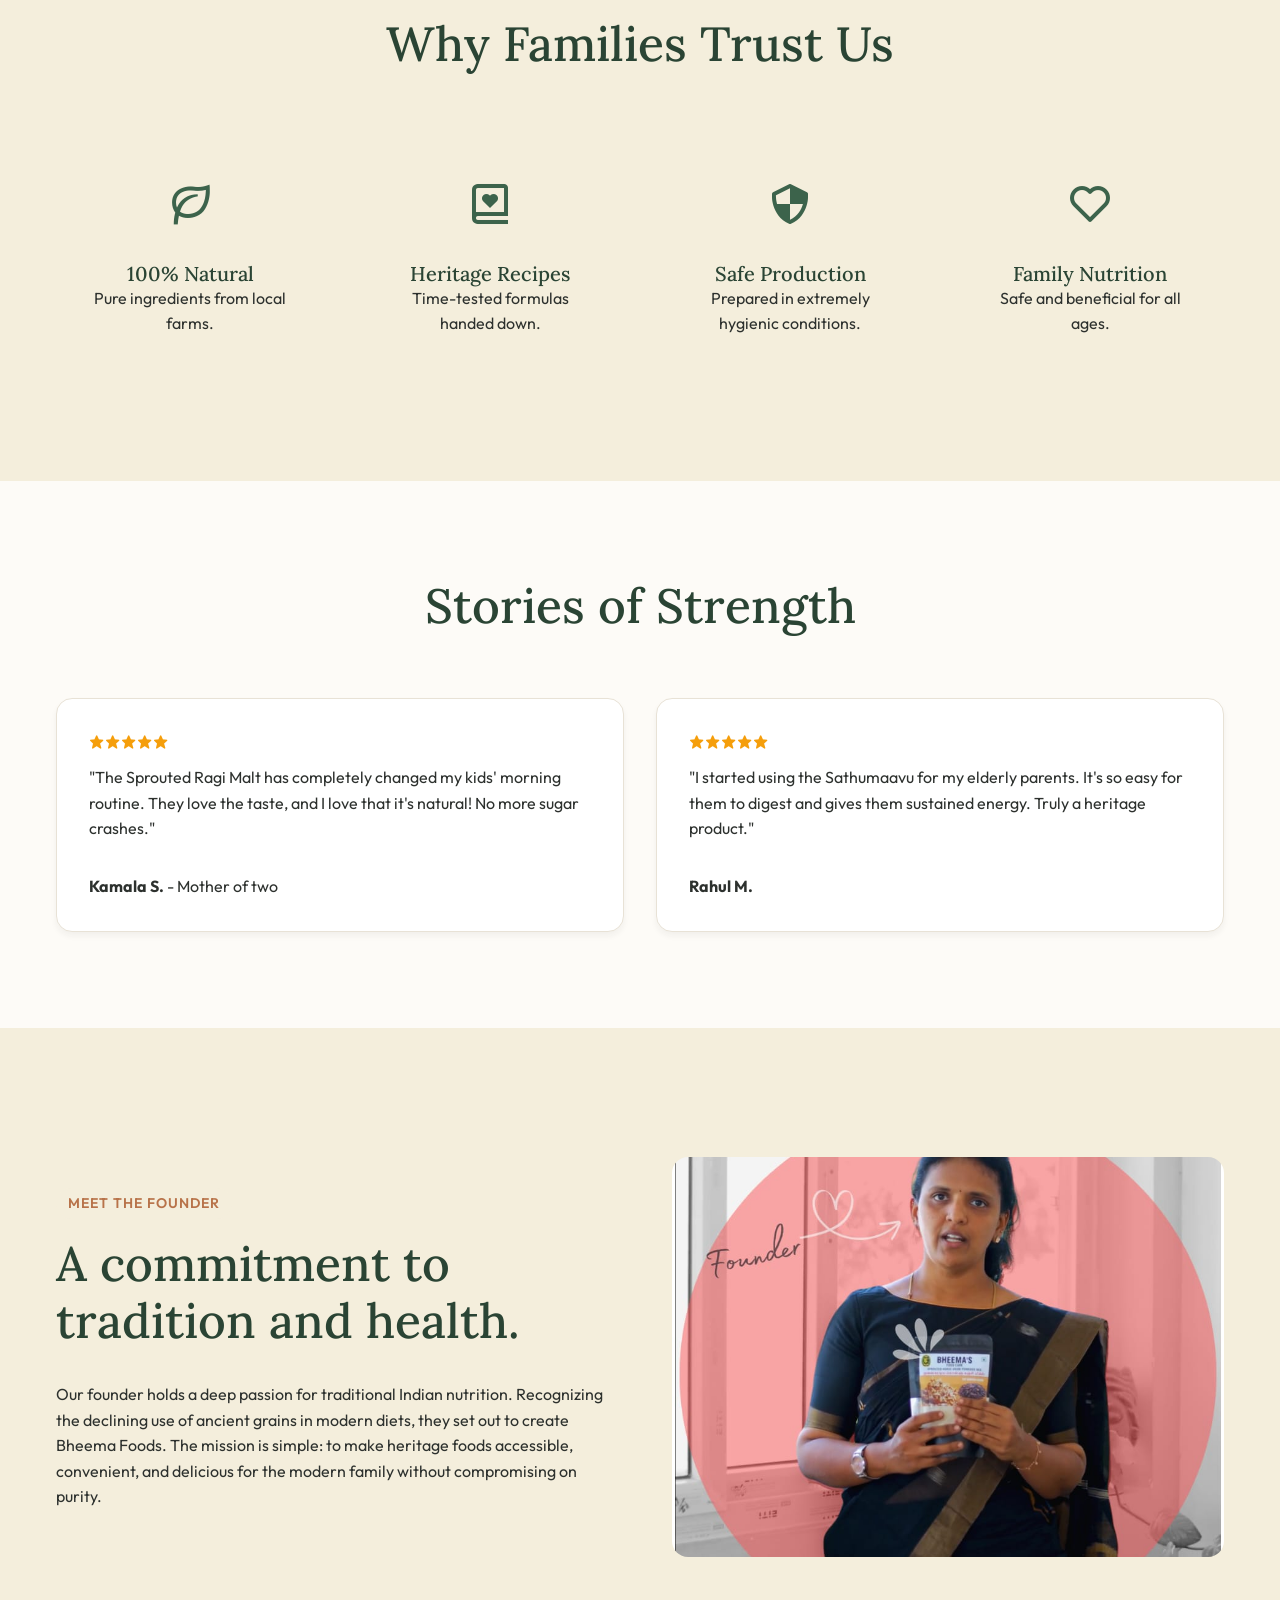
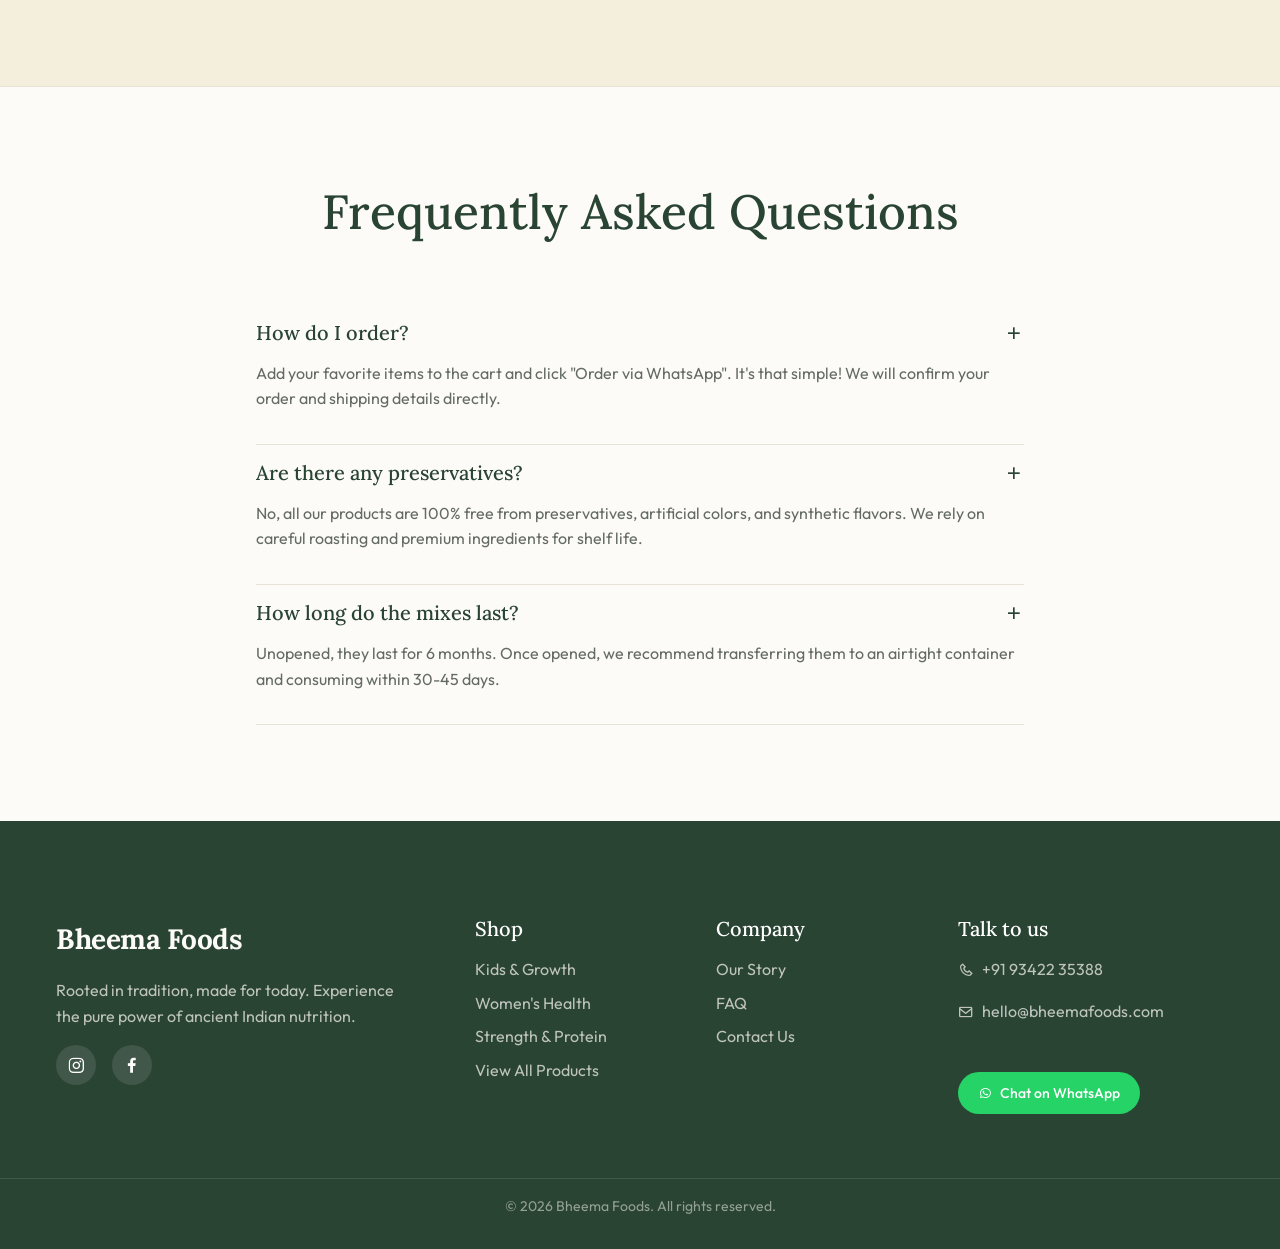
==== commit 1d84c3ce: "Update products and add founder section" ====
--- a/index.html
+++ b/index.html
@@ -228,6 +228,22 @@
             </div>
         </section>
 
+        <!-- Founder Section -->
+        <section class="section-padding bg-alt">
+            <div class="container">
+                <div class="split-layout align-center">
+                    <div class="split-content" style="padding: var(--space-lg) 0;">
+                        <span class="badge">Meet the Founder</span>
+                        <h2>A commitment to tradition and health.</h2>
+                        <p>Our founder holds a deep passion for traditional Indian nutrition. Recognizing the declining use of ancient grains in modern diets, they set out to create Bheema Foods. The mission is simple: to make heritage foods accessible, convenient, and delicious for the modern family without compromising on purity.</p>
+                    </div>
+                    <div class="split-image"
+                        style="background-image: url('public/images/founder.jpeg'); min-height: 400px; border-radius: var(--radius-lg); background-size: cover; background-position: center;">
+                    </div>
+                </div>
+            </div>
+        </section>
+
         <!-- FAQ -->
         <section id="faq" class="section-padding bg-main" style="border-top: 1px solid var(--color-border);">
             <div class="container" style="max-width: 800px;">
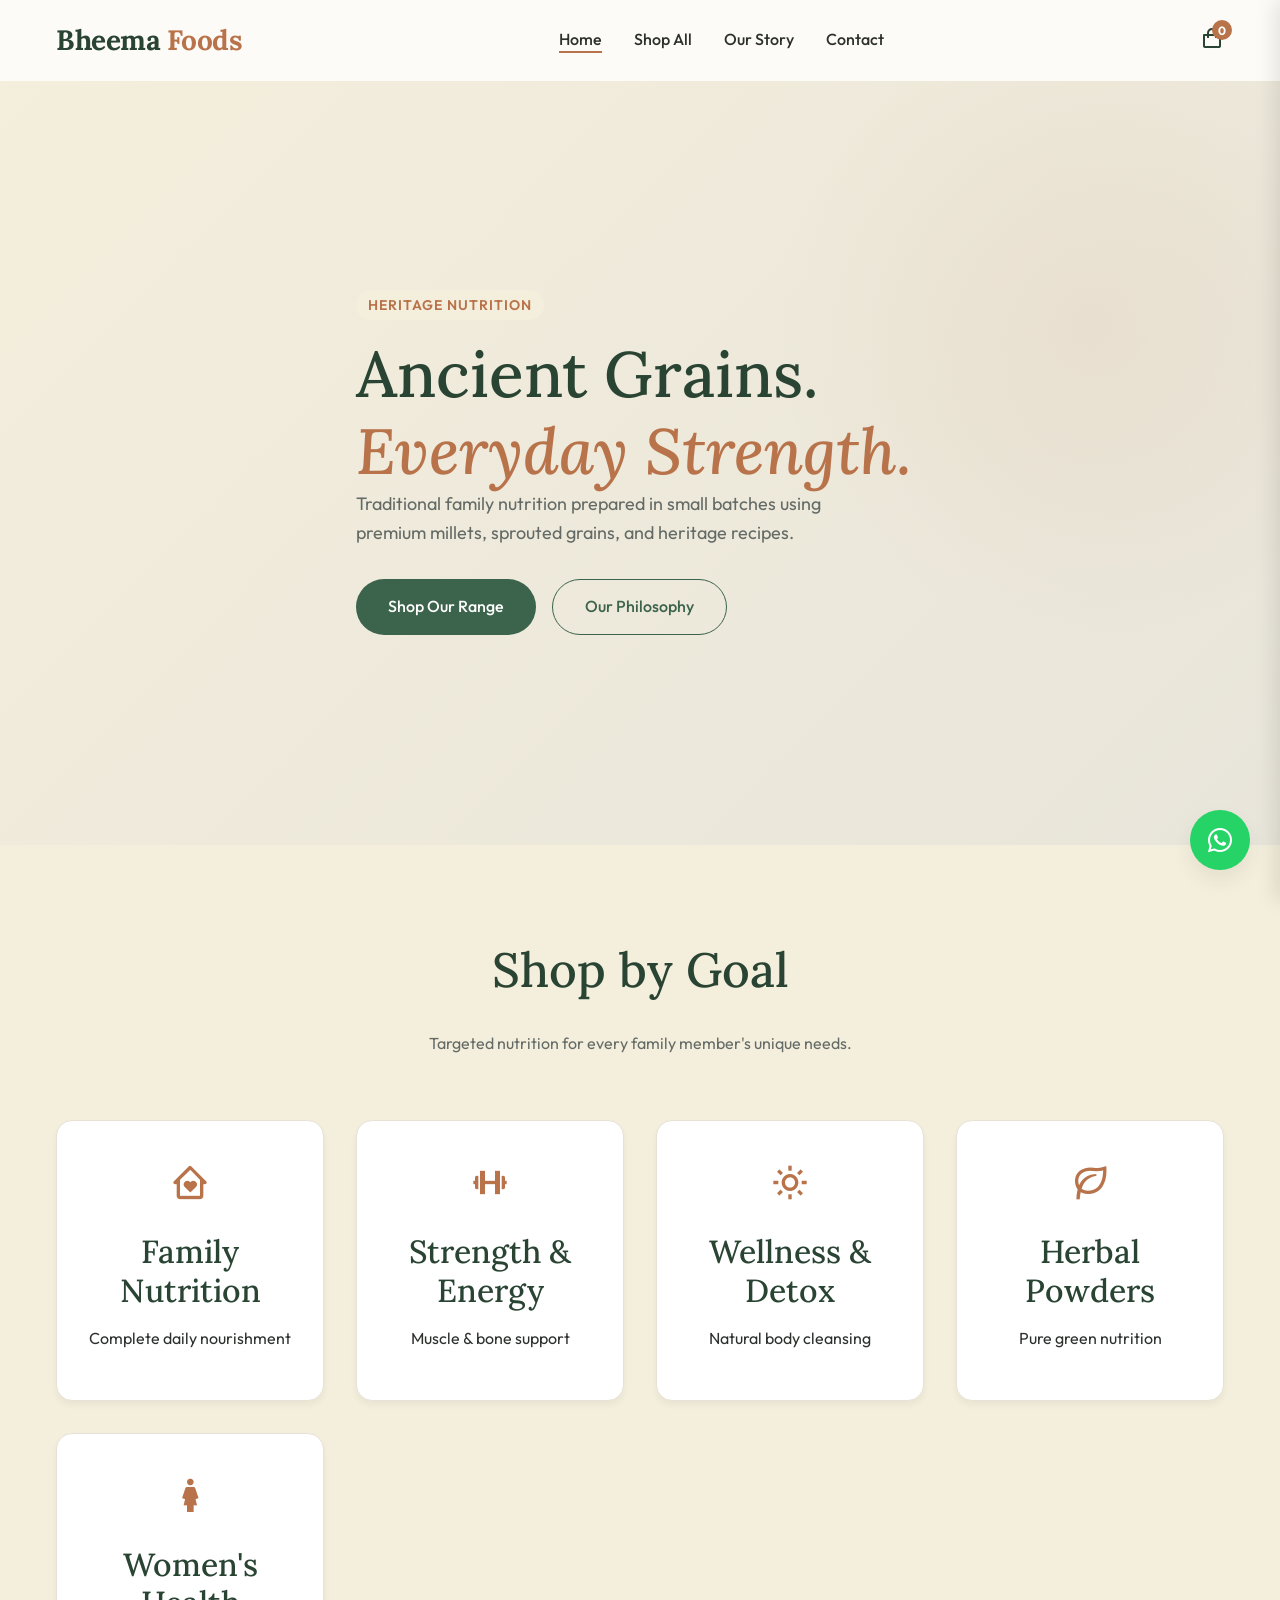
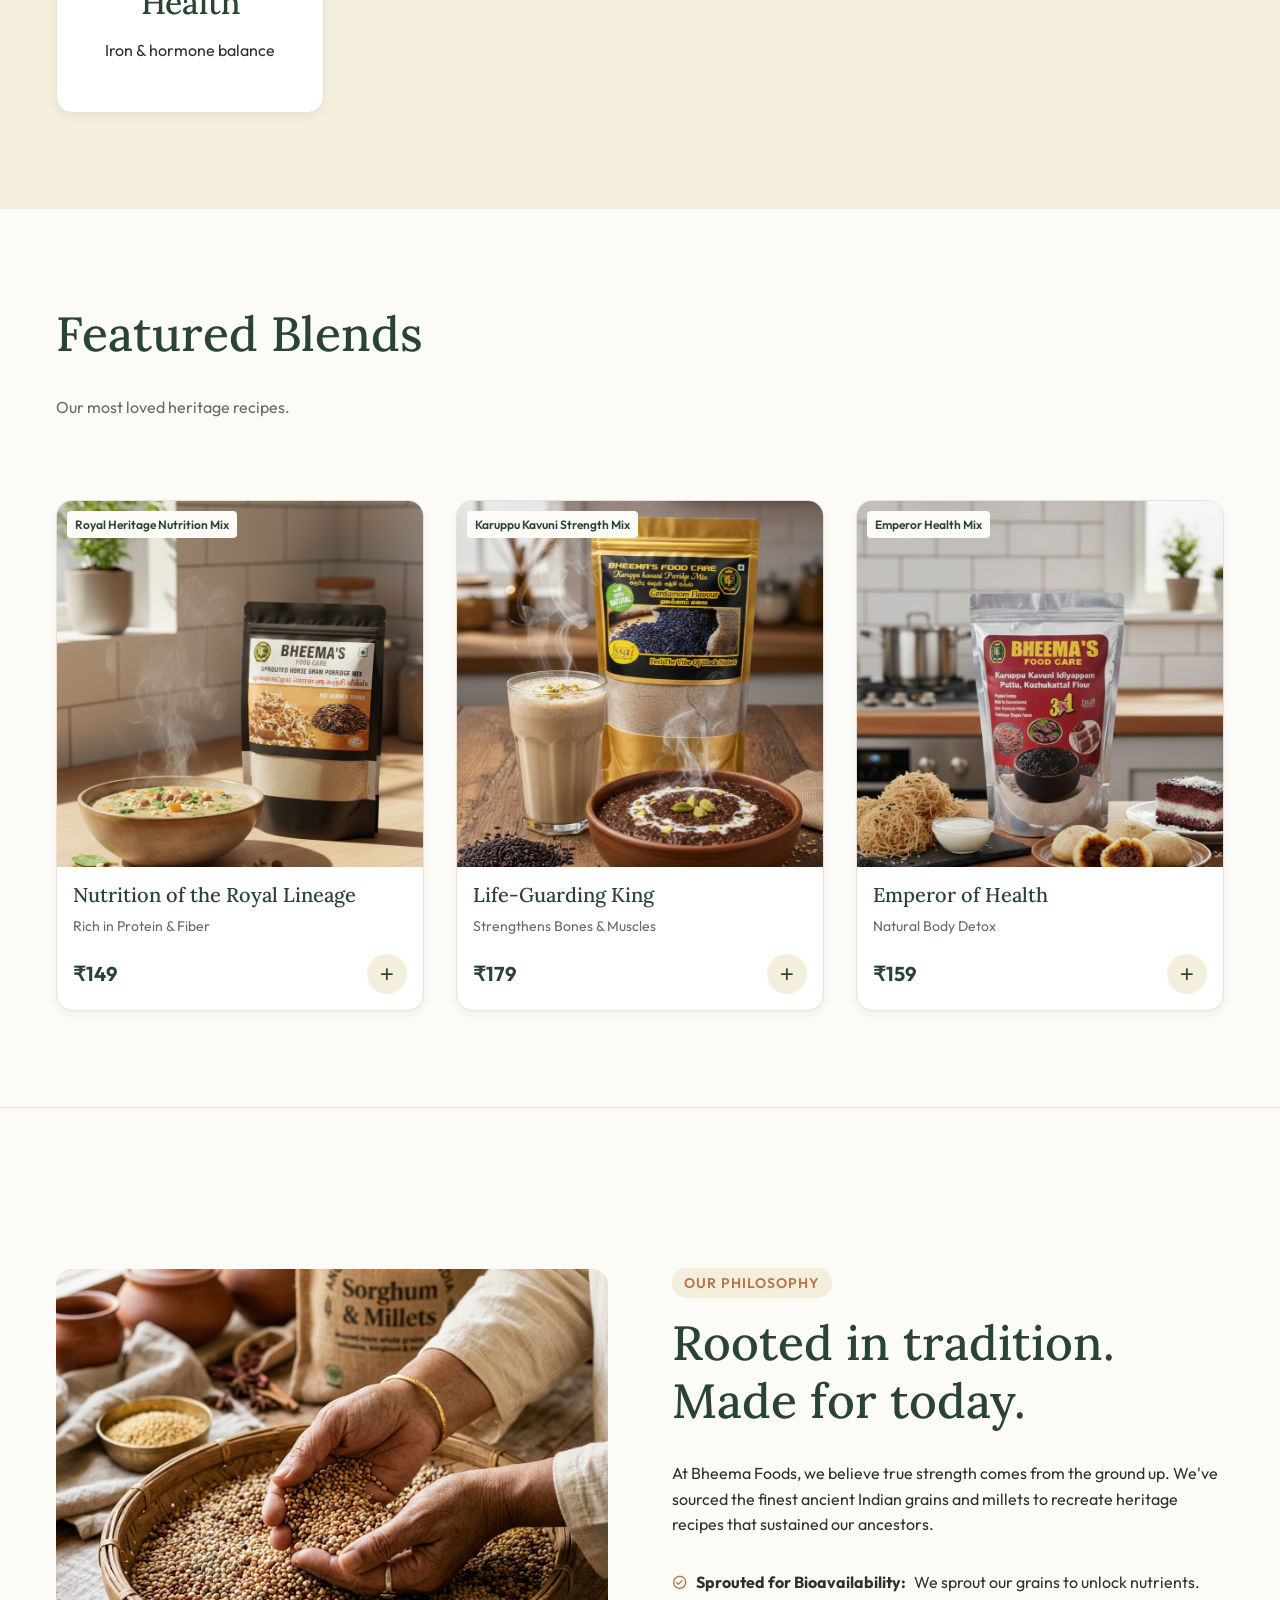
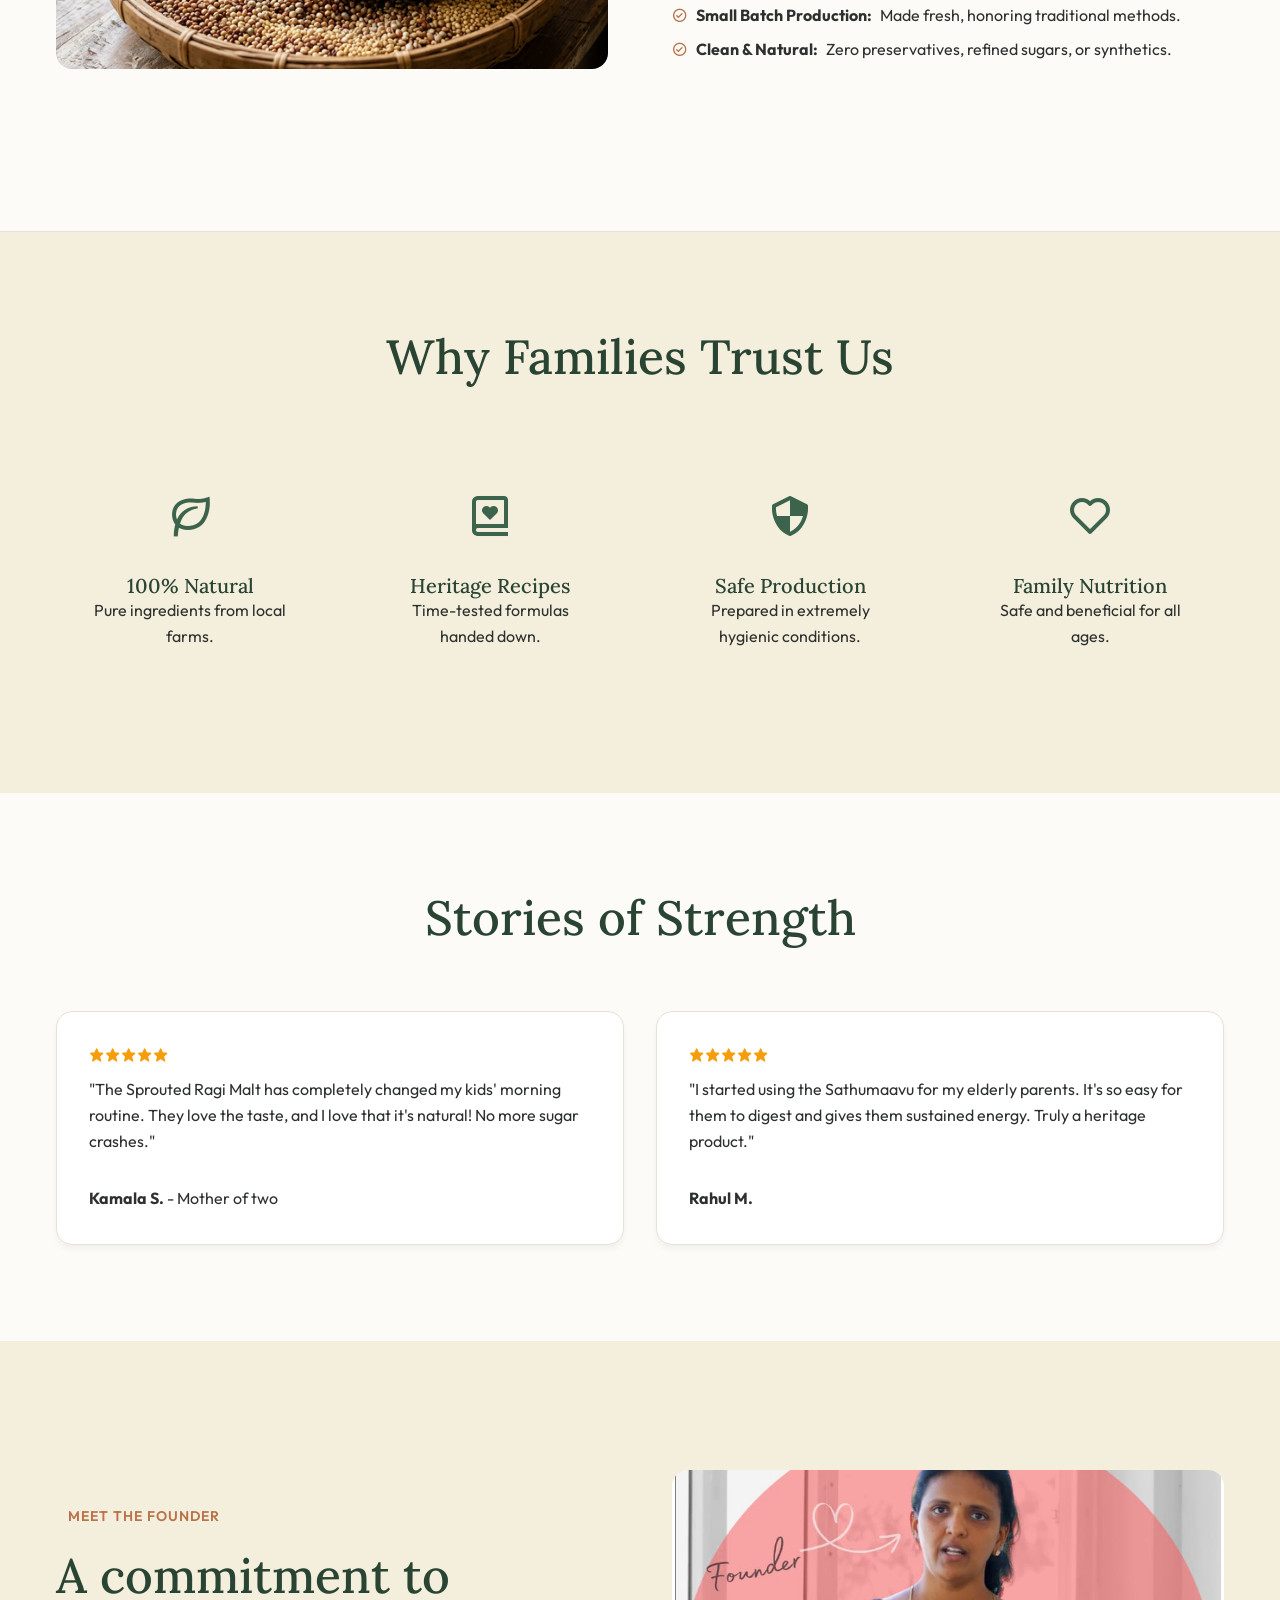
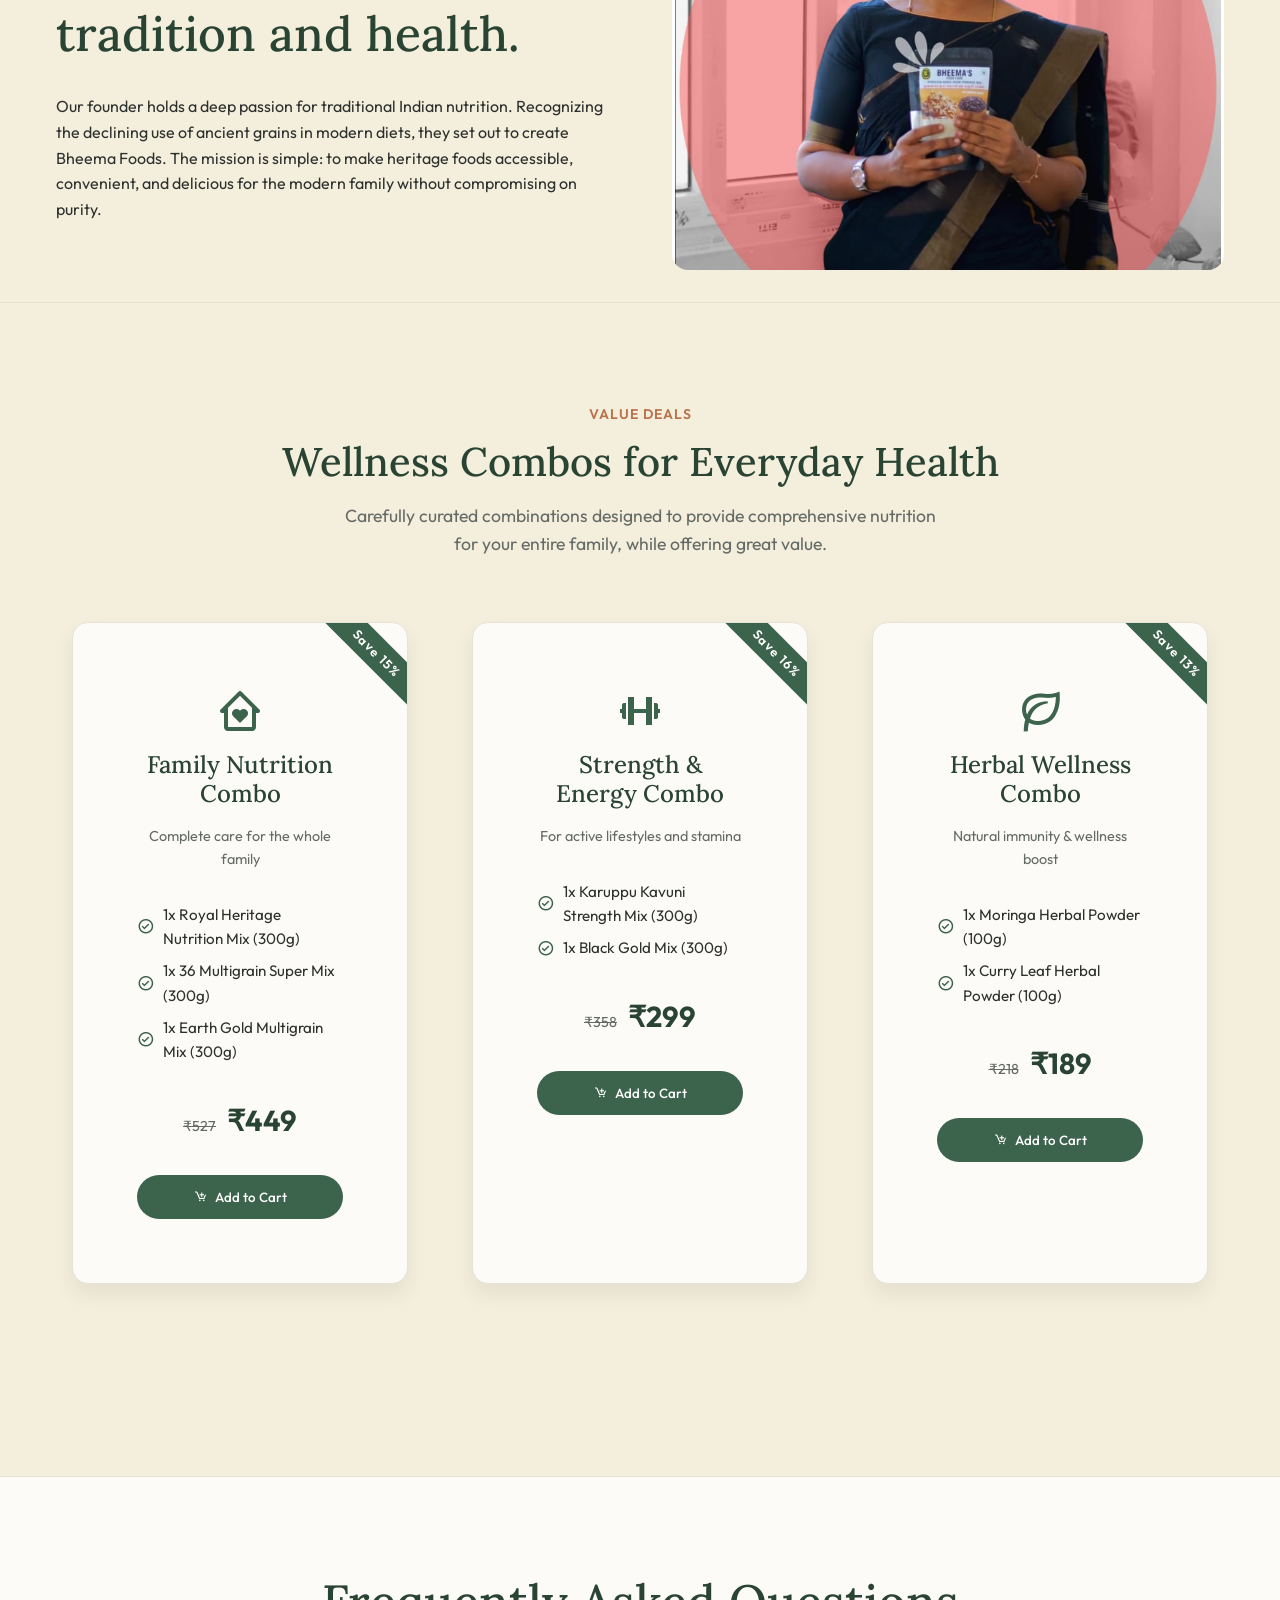
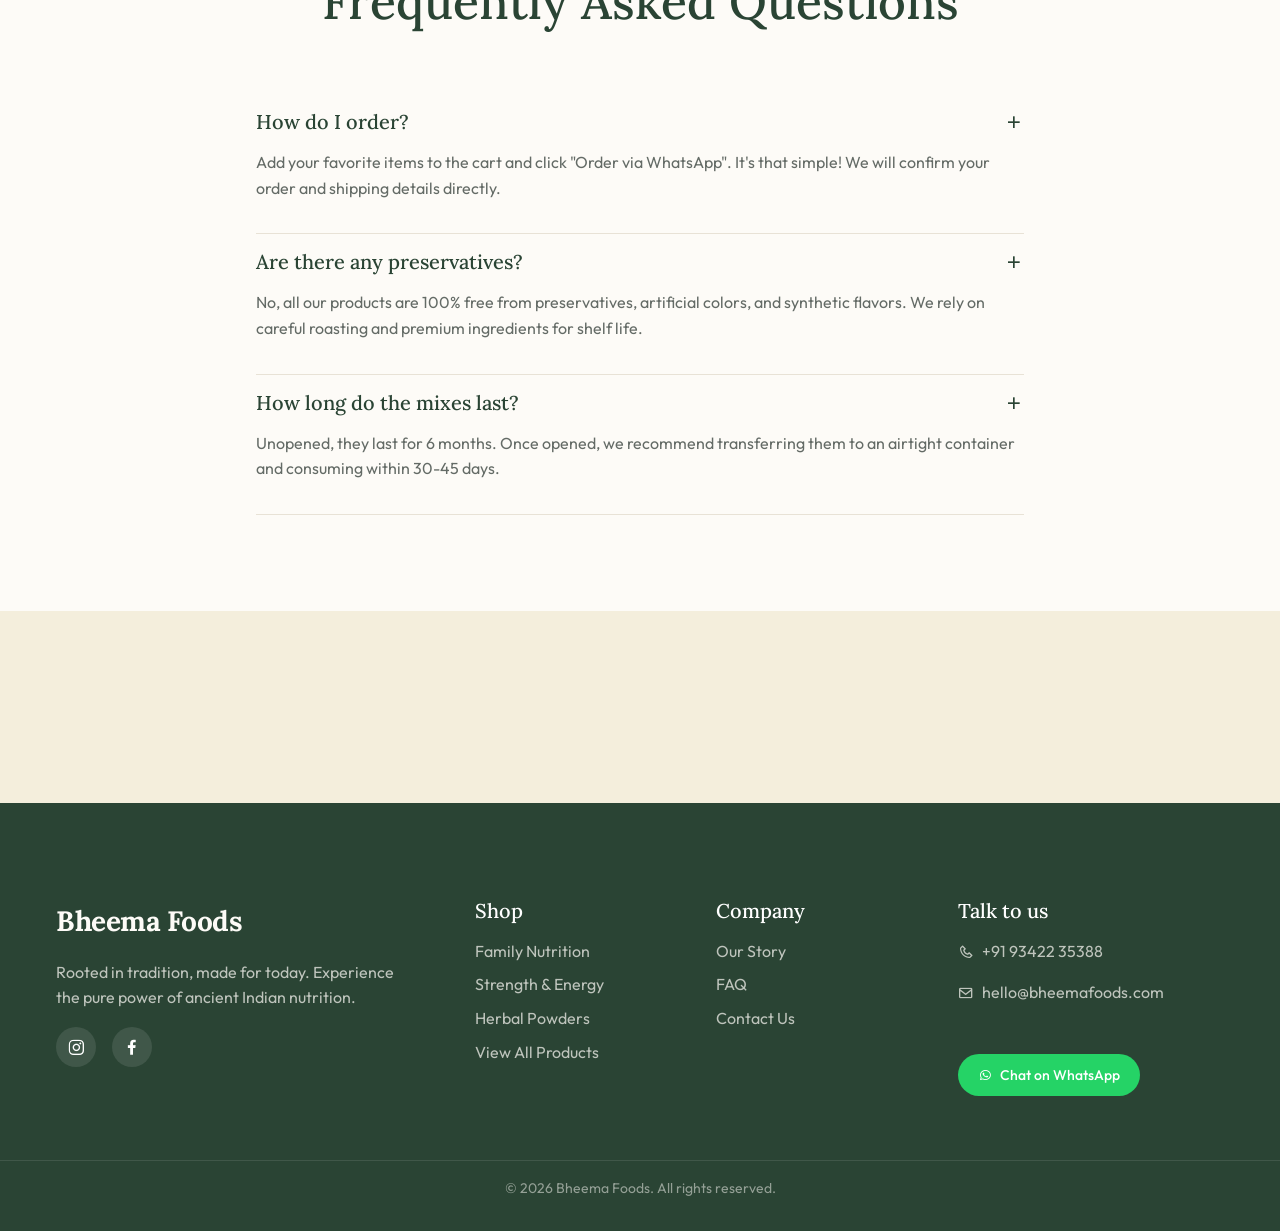
==== commit fcc26fb4: "Update shop: new product images, pricing, categories, and add Honey Fig product" ====
--- a/index.html
+++ b/index.html
@@ -100,25 +100,30 @@
                 </div>
 
                 <div class="category-grid">
-                    <a href="shop.html?category=kids" class="category-card">
-                        <div class="category-icon"><i class='bx bx-child'></i></div>
-                        <h3>Kids & Growth</h3>
-                        <p>Calcium & protein-rich</p>
+                    <a href="shop.html?category=family" class="category-card">
+                        <div class="category-icon"><i class='bx bx-home-heart'></i></div>
+                        <h3>Family Nutrition</h3>
+                        <p>Complete daily nourishment</p>
+                    </a>
+                    <a href="shop.html?category=strength" class="category-card">
+                        <div class="category-icon"><i class='bx bx-dumbbell'></i></div>
+                        <h3>Strength & Energy</h3>
+                        <p>Muscle & bone support</p>
+                    </a>
+                    <a href="shop.html?category=wellness" class="category-card">
+                        <div class="category-icon"><i class='bx bx-sun'></i></div>
+                        <h3>Wellness & Detox</h3>
+                        <p>Natural body cleansing</p>
+                    </a>
+                    <a href="shop.html?category=herbal" class="category-card">
+                        <div class="category-icon"><i class='bx bx-leaf'></i></div>
+                        <h3>Herbal Powders</h3>
+                        <p>Pure green nutrition</p>
                     </a>
                     <a href="shop.html?category=women" class="category-card">
                         <div class="category-icon"><i class='bx bx-female'></i></div>
                         <h3>Women's Health</h3>
                         <p>Iron & hormone balance</p>
-                    </a>
-                    <a href="shop.html?category=strength" class="category-card">
-                        <div class="category-icon"><i class='bx bx-dumbbell'></i></div>
-                        <h3>Strength & Protein</h3>
-                        <p>Muscle recovery</p>
-                    </a>
-                    <a href="shop.html?category=wellness" class="category-card">
-                        <div class="category-icon"><i class='bx bx-sun'></i></div>
-                        <h3>Daily Wellness</h3>
-                        <p>Sustained energy</p>
                     </a>
                 </div>
             </div>
@@ -235,16 +240,113 @@
                     <div class="split-content" style="padding: var(--space-lg) 0;">
                         <span class="badge">Meet the Founder</span>
                         <h2>A commitment to tradition and health.</h2>
-                        <p>Our founder holds a deep passion for traditional Indian nutrition. Recognizing the declining use of ancient grains in modern diets, they set out to create Bheema Foods. The mission is simple: to make heritage foods accessible, convenient, and delicious for the modern family without compromising on purity.</p>
+                        <p>Our founder holds a deep passion for traditional Indian nutrition. Recognizing the declining
+                            use of ancient grains in modern diets, they set out to create Bheema Foods. The mission is
+                            simple: to make heritage foods accessible, convenient, and delicious for the modern family
+                            without compromising on purity.</p>
                     </div>
                     <div class="split-image"
-                        style="background-image: url('public/images/founder.jpeg'); min-height: 400px; border-radius: var(--radius-lg); background-size: cover; background-position: center;">
-                    </div>
-                </div>
-            </div>
-        </section>
-
-        <!-- FAQ -->
+                        style="background-image: url('images/founder.jpeg'); min-height: 400px; border-radius: var(--radius-lg); background-size: cover; background-position: center;">
+                    </div>
+                </div>
+            </div>
+        <!-- Bundle Offers Section -->
+        <section class="bundle-section" id="bundles">
+            <div class="bundle-container">
+                <div class="bundle-header">
+                    <span class="badge" style="margin-bottom: var(--space-xs);">Value Deals</span>
+                    <h2 class="bundle-title">Wellness Combos for Everyday Health</h2>
+                    <p class="bundle-subtitle">Carefully curated combinations designed to provide comprehensive nutrition for your entire family, while offering great value.</p>
+                </div>
+                
+                <div class="bundle-grid">
+                    <!-- Bundle 1: Family Nutrition -->
+                    <div class="bundle-card">
+                        <div class="bundle-badge">Save 15%</div>
+                        <i class='bx bx-home-heart bundle-icon'></i>
+                        <h3 class="bundle-name">Family Nutrition Combo</h3>
+                        <p style="color: var(--color-text-muted); font-size: 0.9rem; margin-bottom: var(--space-md);">Complete care for the whole family</p>
+                        
+                        <ul class="bundle-features">
+                            <li><i class='bx bx-check-circle'></i> 1x Royal Heritage Nutrition Mix (300g)</li>
+                            <li><i class='bx bx-check-circle'></i> 1x 36 Multigrain Super Mix (300g)</li>
+                            <li><i class='bx bx-check-circle'></i> 1x Earth Gold Multigrain Mix (300g)</li>
+                        </ul>
+                        
+                        <div class="bundle-price-container">
+                            <span class="bundle-price-original">₹527</span>
+                            <span class="bundle-price-new">₹449</span>
+                        </div>
+                        
+                        <button class="btn btn-primary bundle-btn" onclick="cartAPI.add({
+                            id: 'bundle1',
+                            name: 'Family Nutrition Combo',
+                            price: 449,
+                            image: 'images/1. Royal Heritage Nutrition Mix.png'
+                        })">
+                            <i class='bx bx-cart-add'></i> Add to Cart
+                        </button>
+                    </div>
+
+                    <!-- Bundle 2: Strength & Energy -->
+                    <div class="bundle-card">
+                        <div class="bundle-badge">Save 16%</div>
+                        <i class='bx bx-dumbbell bundle-icon'></i>
+                        <h3 class="bundle-name">Strength & Energy Combo</h3>
+                        <p style="color: var(--color-text-muted); font-size: 0.9rem; margin-bottom: var(--space-md);">For active lifestyles and stamina</p>
+                        
+                        <ul class="bundle-features">
+                            <li><i class='bx bx-check-circle'></i> 1x Karuppu Kavuni Strength Mix (300g)</li>
+                            <li><i class='bx bx-check-circle'></i> 1x Black Gold Mix (300g)</li>
+                        </ul>
+                        
+                        <div class="bundle-price-container">
+                            <span class="bundle-price-original">₹358</span>
+                            <span class="bundle-price-new">₹299</span>
+                        </div>
+                        
+                        <button class="btn btn-primary bundle-btn" onclick="cartAPI.add({
+                            id: 'bundle2',
+                            name: 'Strength \x26 Energy Combo',
+                            price: 299,
+                            image: 'images/2. Karuppu Kavuni Strength Mix.png'
+                        })">
+                            <i class='bx bx-cart-add'></i> Add to Cart
+                        </button>
+                    </div>
+
+                    <!-- Bundle 3: Herbal Wellness -->
+                    <div class="bundle-card">
+                        <div class="bundle-badge">Save 13%</div>
+                        <i class='bx bx-leaf bundle-icon'></i>
+                        <h3 class="bundle-name">Herbal Wellness Combo</h3>
+                        <p style="color: var(--color-text-muted); font-size: 0.9rem; margin-bottom: var(--space-md);">Natural immunity & wellness boost</p>
+                        
+                        <ul class="bundle-features">
+                            <li><i class='bx bx-check-circle'></i> 1x Moringa Herbal Powder (100g)</li>
+                            <li><i class='bx bx-check-circle'></i> 1x Curry Leaf Herbal Powder (100g)</li>
+                        </ul>
+                        
+                        <div class="bundle-price-container">
+                            <span class="bundle-price-original">₹218</span>
+                            <span class="bundle-price-new">₹189</span>
+                        </div>
+                        
+                        <button class="btn btn-primary bundle-btn" onclick="cartAPI.add({
+                            id: 'bundle3',
+                            name: 'Herbal Wellness Combo',
+                            price: 189,
+                            image: 'images/6. Moringa Herbal Powder.png'
+                        })">
+                            <i class='bx bx-cart-add'></i> Add to Cart
+                        </button>
+                    </div>
+                </div>
+            </div>
+        </section>
+
+        <!-- Our Philosophy section (was already here) -->
+        <section id="story" class="section-padding">
         <section id="faq" class="section-padding bg-main" style="border-top: 1px solid var(--color-border);">
             <div class="container" style="max-width: 800px;">
                 <h2 class="text-center" style="margin-bottom: var(--space-lg);">Frequently Asked Questions</h2>
@@ -296,9 +398,9 @@
             <div class="footer-links">
                 <h4>Shop</h4>
                 <ul>
-                    <li><a href="shop.html?category=kids">Kids & Growth</a></li>
-                    <li><a href="shop.html?category=women">Women's Health</a></li>
-                    <li><a href="shop.html?category=strength">Strength & Protein</a></li>
+                    <li><a href="shop.html?category=family">Family Nutrition</a></li>
+                    <li><a href="shop.html?category=strength">Strength & Energy</a></li>
+                    <li><a href="shop.html?category=herbal">Herbal Powders</a></li>
                     <li><a href="shop.html">View All Products</a></li>
                 </ul>
             </div>
--- a/css/style.css
+++ b/css/style.css
@@ -594,6 +594,131 @@
     display: flex;
     flex-direction: column;
     flex: 1;
+}
+
+/* --- Bundle Section Styling --- */
+.bundle-section {
+    padding: var(--space-xl) 0;
+    background-color: var(--color-bg-alt); /* slightly warmer bg */
+    border-top: 1px solid var(--color-border);
+}
+
+.bundle-container {
+    max-width: 1200px;
+    margin: 0 auto;
+    padding: 0 var(--space-md);
+}
+
+.bundle-header {
+    text-align: center;
+    margin-bottom: var(--space-lg);
+}
+
+.bundle-title {
+    font-size: 2.5rem;
+    color: var(--color-primary-dark);
+    margin-bottom: var(--space-sm);
+    font-family: var(--font-heading);
+}
+
+.bundle-subtitle {
+    font-size: 1.1rem;
+    color: var(--color-text-muted);
+    max-width: 600px;
+    margin: 0 auto;
+}
+
+.bundle-grid {
+    display: grid;
+    grid-template-columns: repeat(auto-fit, minmax(320px, 1fr));
+    gap: var(--space-lg);
+    margin-top: var(--space-md);
+}
+
+.bundle-card {
+    background-color: var(--color-bg-main);
+    border-radius: var(--radius-lg);
+    box-shadow: var(--shadow-md);
+    padding: var(--space-lg);
+    text-align: center;
+    transition: transform 0.3s ease, box-shadow 0.3s ease;
+    border: 1px solid var(--color-border);
+    position: relative;
+    overflow: hidden;
+}
+
+.bundle-card:hover {
+    transform: translateY(-8px);
+    box-shadow: var(--shadow-lg);
+}
+
+.bundle-badge {
+    position: absolute;
+    top: 15px;
+    right: -30px;
+    background-color: var(--color-primary);
+    color: white;
+    padding: 5px 30px;
+    font-size: 0.8rem;
+    font-weight: 600;
+    transform: rotate(45deg);
+    letter-spacing: 1px;
+}
+
+.bundle-icon {
+    font-size: 3rem;
+    color: var(--color-primary);
+    margin-bottom: var(--space-sm);
+}
+
+.bundle-name {
+    font-size: 1.5rem;
+    color: var(--color-primary-dark);
+    margin-bottom: var(--space-sm);
+    font-family: var(--font-heading);
+}
+
+.bundle-features {
+    list-style: none;
+    padding: 0;
+    margin-bottom: var(--space-md);
+    text-align: left;
+}
+
+.bundle-features li {
+    font-size: 0.95rem;
+    color: var(--color-text);
+    margin-bottom: 8px;
+    display: flex;
+    align-items: center;
+}
+
+.bundle-features li i {
+    color: var(--color-primary);
+    margin-right: 8px;
+    font-size: 1.1rem;
+}
+
+.bundle-price-container {
+    margin-bottom: var(--space-md);
+}
+
+.bundle-price-original {
+    text-decoration: line-through;
+    color: var(--color-text-muted);
+    font-size: 0.9rem;
+    margin-right: 8px;
+}
+
+.bundle-price-new {
+    font-size: 1.8rem;
+    font-weight: 700;
+    color: var(--color-primary-dark);
+}
+
+.bundle-btn {
+    width: 100%;
+    margin-top: auto;
 }
 
 .product-title {
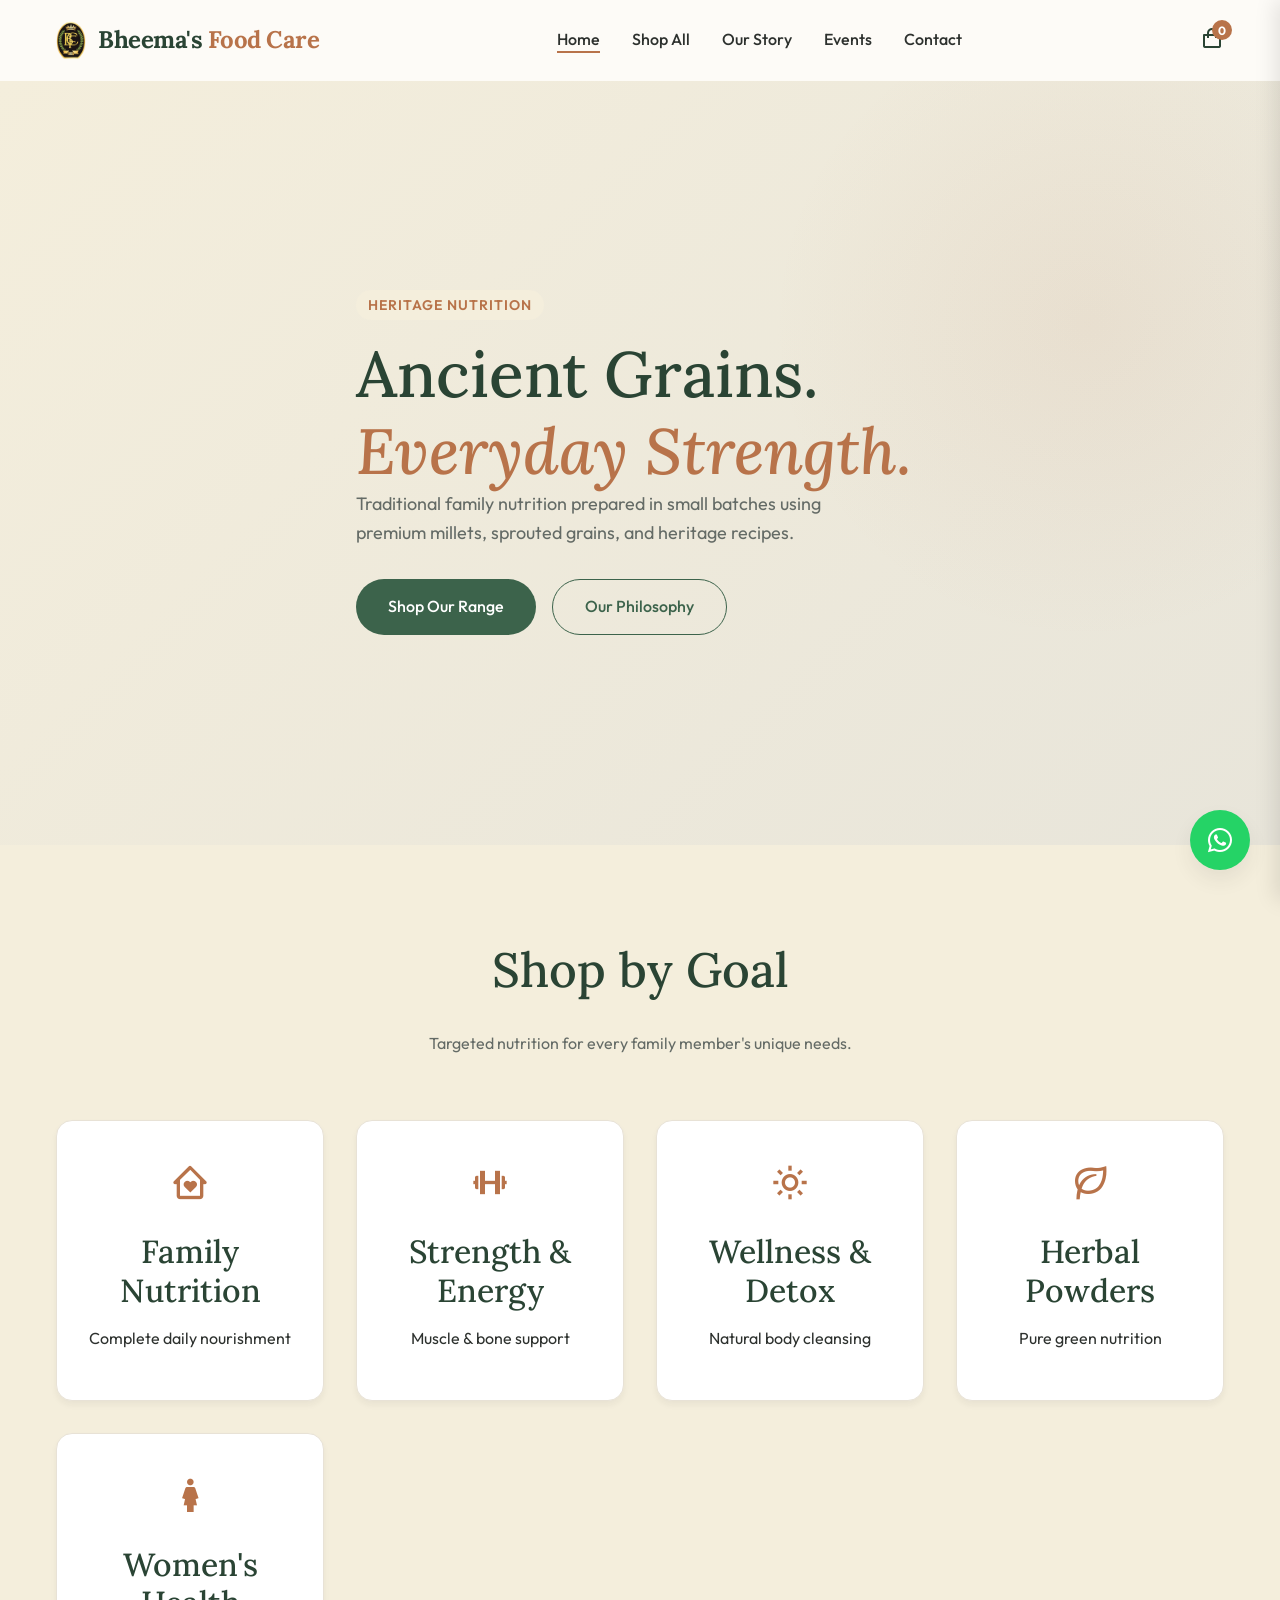
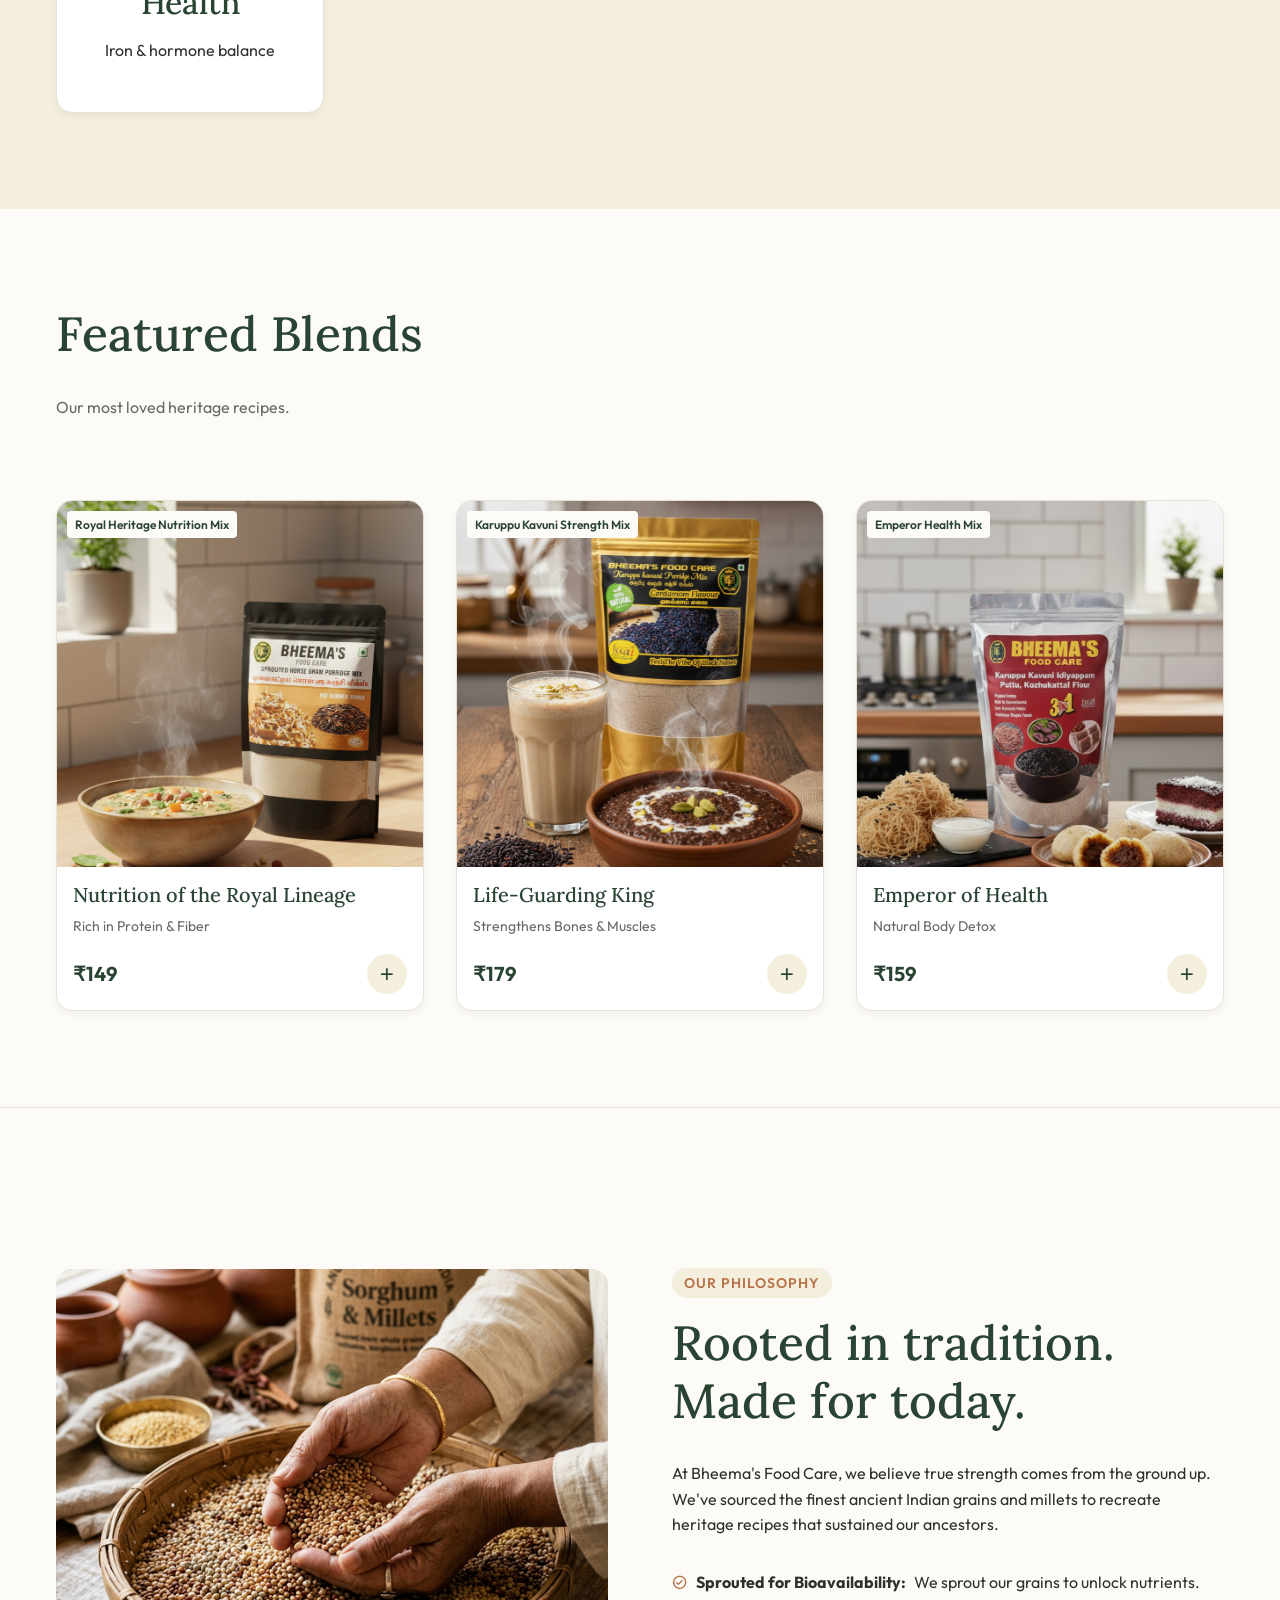
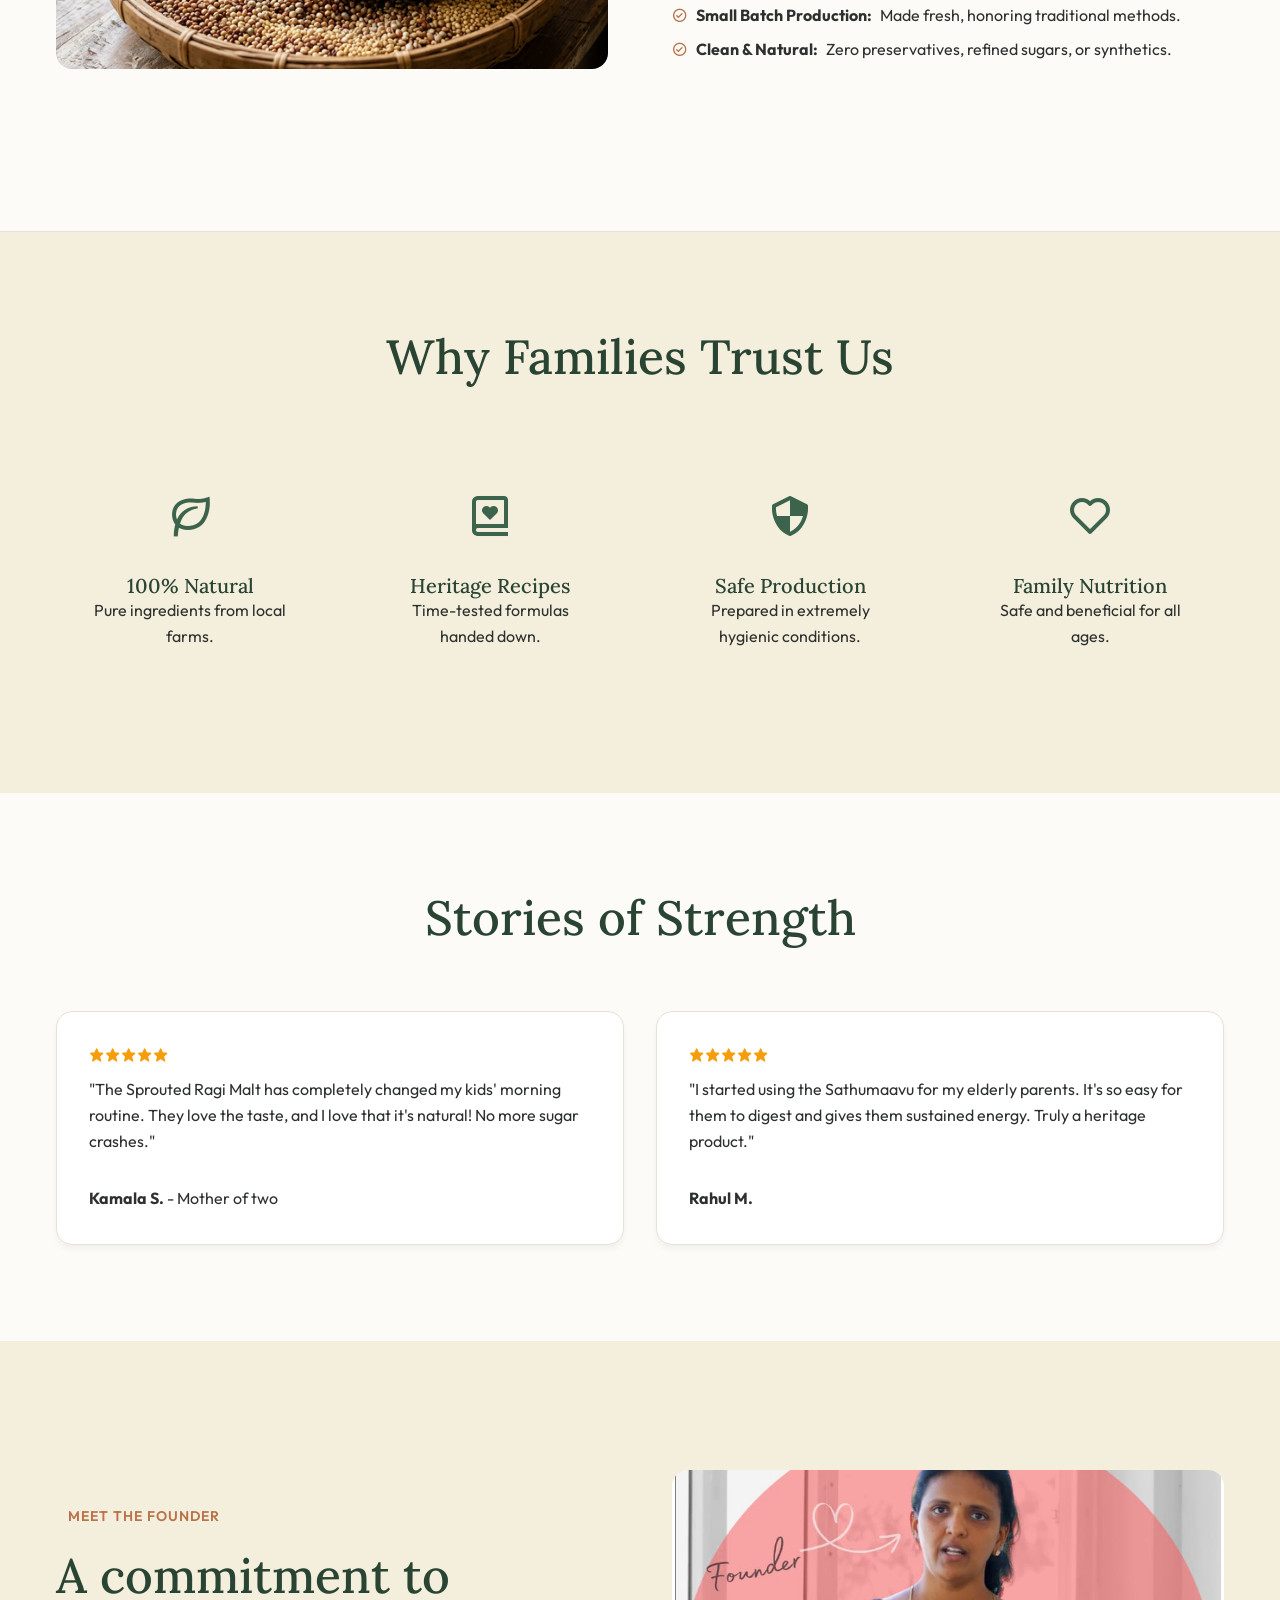
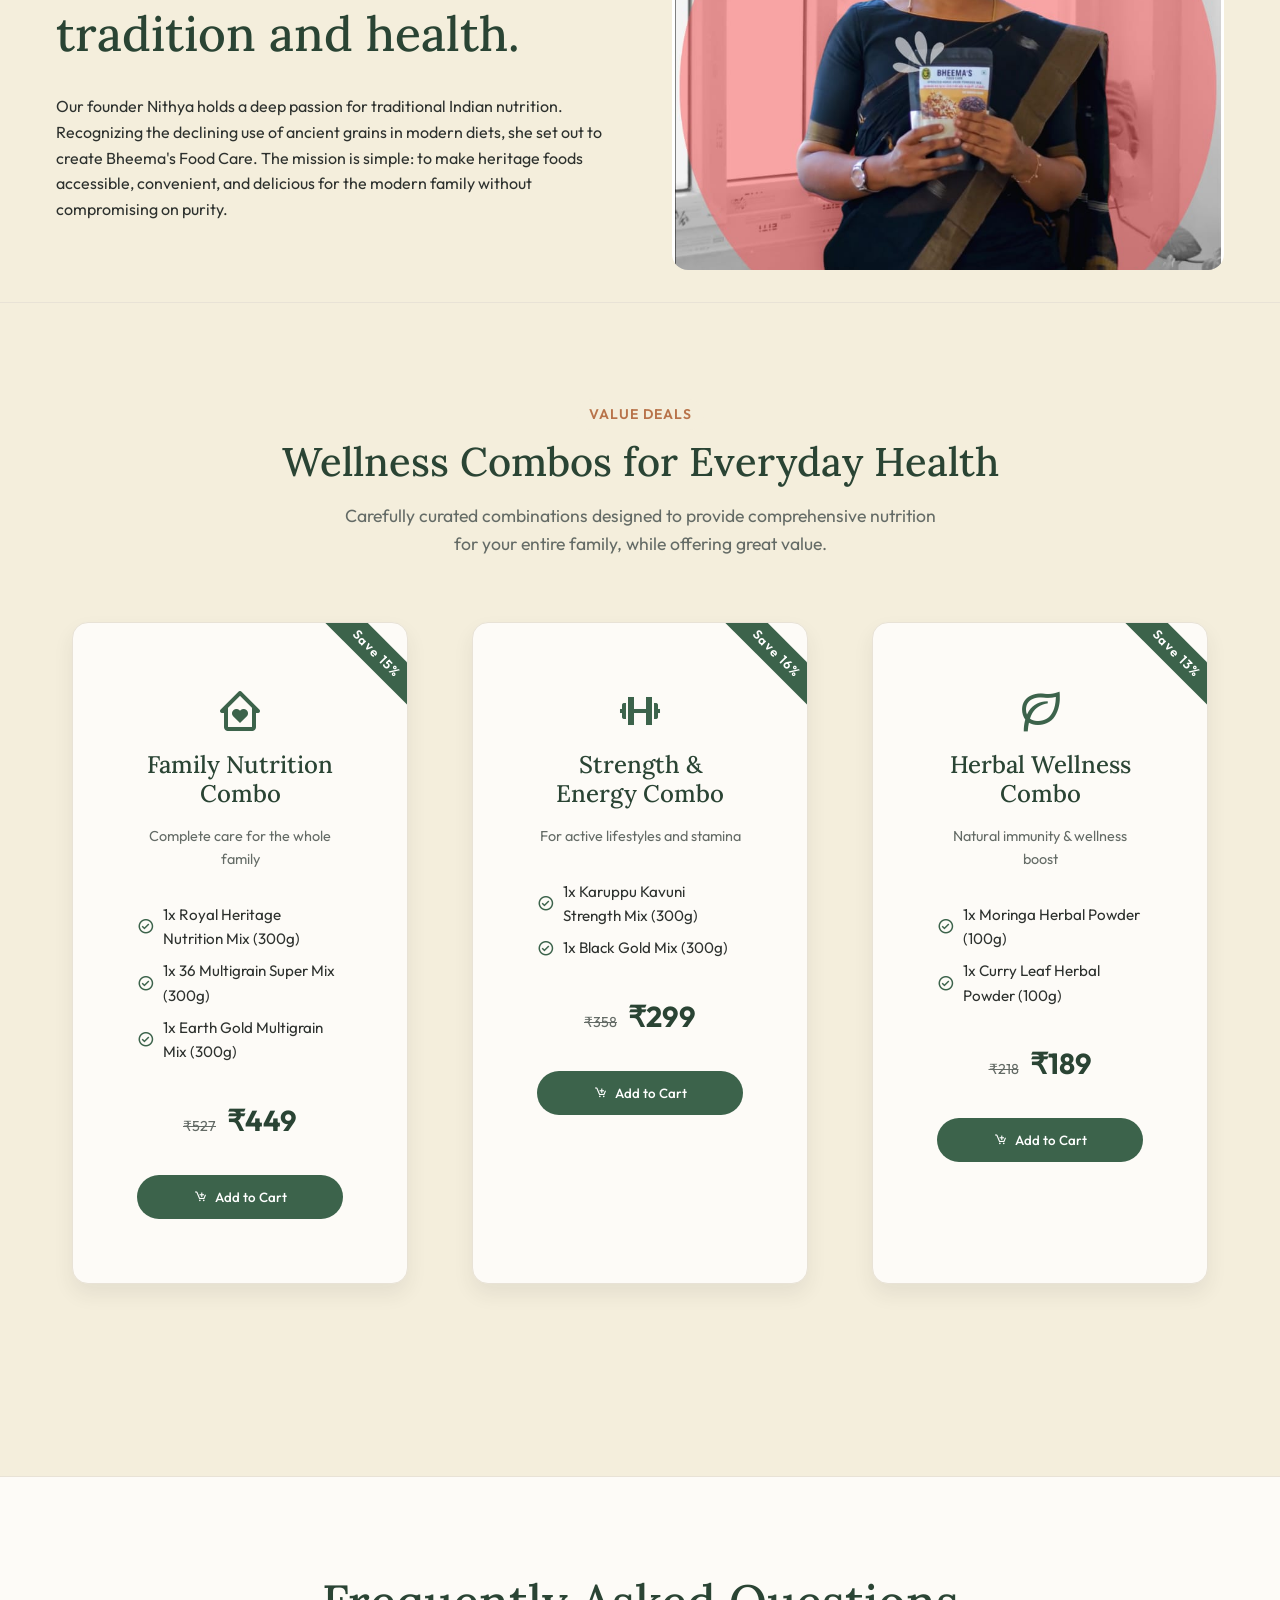
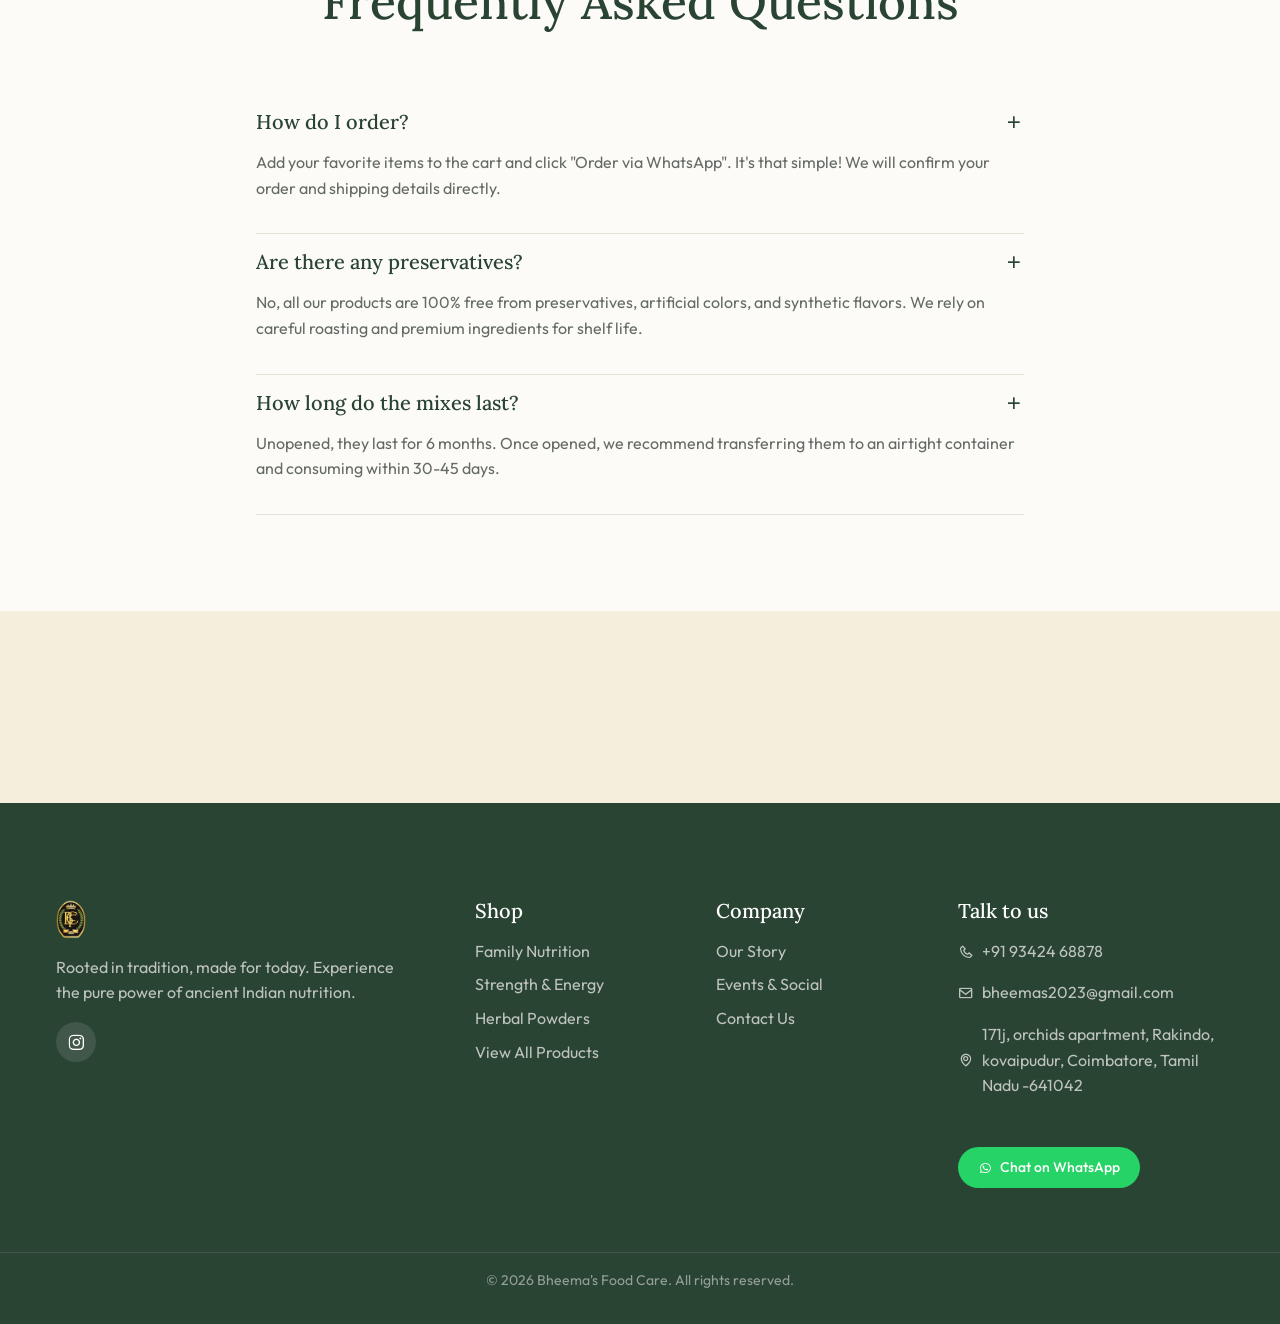
==== commit 7d8877d4: "Rebrand Bheema Foods to Bheema's Food Care with logo icon and updated text visibility" ====
--- a/index.html
+++ b/index.html
@@ -4,9 +4,9 @@
 <head>
     <meta charset="UTF-8">
     <meta name="viewport" content="width=device-width, initial-scale=1.0">
-    <title>Bheema Foods | Ancient Grains. Everyday Strength.</title>
+    <title>Bheema's Food Care | Ancient Grains. Everyday Strength.</title>
     <meta name="description"
-        content="Bheema Foods brings you traditional family nutrition with ancient Indian grains, millets, and heritage recipes. Experience the power of natural strength.">
+        content="Bheema's Food Care brings you traditional family nutrition with ancient Indian grains, millets, and heritage recipes. Experience the power of natural strength.">
 
     <!-- Google Fonts: Outfit for modern structure, Lora for traditional touch -->
     <link rel="preconnect" href="https://fonts.googleapis.com">
@@ -27,14 +27,16 @@
     <header class="header">
         <div class="container nav-container">
             <a href="index.html" class="logo">
-                <span class="logo-text">Bheema <span class="accent-text">Foods</span></span>
+                <img src="images/logo/logo.png" alt="Bheema's Food Care" class="logo-img">
+                <span>Bheema's <span class="accent-text">Food Care</span></span>
             </a>
 
             <nav class="nav-menu" id="nav-menu">
                 <ul class="nav-list">
                     <li class="nav-item"><a href="index.html" class="nav-link active">Home</a></li>
                     <li class="nav-item"><a href="shop.html" class="nav-link">Shop All</a></li>
-                    <li class="nav-item"><a href="#philosophy" class="nav-link">Our Story</a></li>
+                    <li class="nav-item"><a href="story.html" class="nav-link">Our Story</a></li>
+                    <li class="nav-item"><a href="social.html" class="nav-link">Events</a></li>
                     <li class="nav-item"><a href="contact.html" class="nav-link">Contact</a></li>
                 </ul>
             </nav>
@@ -163,7 +165,7 @@
                     <div class="split-content" style="padding: var(--space-lg) 0;">
                         <span class="badge">Our Philosophy</span>
                         <h2>Rooted in tradition.<br>Made for today.</h2>
-                        <p>At Bheema Foods, we believe true strength comes from the ground up. We've sourced the finest
+                        <p>At Bheema's Food Care, we believe true strength comes from the ground up. We've sourced the finest
                             ancient Indian grains and millets to recreate heritage recipes that sustained our ancestors.
                         </p>
                         <ul class="feature-list" style="margin-top: var(--space-md);">
@@ -240,8 +242,8 @@
                     <div class="split-content" style="padding: var(--space-lg) 0;">
                         <span class="badge">Meet the Founder</span>
                         <h2>A commitment to tradition and health.</h2>
-                        <p>Our founder holds a deep passion for traditional Indian nutrition. Recognizing the declining
-                            use of ancient grains in modern diets, they set out to create Bheema Foods. The mission is
+                        <p>Our founder Nithya holds a deep passion for traditional Indian nutrition. Recognizing the declining
+                            use of ancient grains in modern diets, she set out to create Bheema's Food Care. The mission is
                             simple: to make heritage foods accessible, convenient, and delicious for the modern family
                             without compromising on purity.</p>
                     </div>
@@ -278,12 +280,7 @@
                             <span class="bundle-price-new">₹449</span>
                         </div>
                         
-                        <button class="btn btn-primary bundle-btn" onclick="cartAPI.add({
-                            id: 'bundle1',
-                            name: 'Family Nutrition Combo',
-                            price: 449,
-                            image: 'images/1. Royal Heritage Nutrition Mix.png'
-                        })">
+                        <button class="btn btn-primary bundle-btn" onclick="cartAPI.add({id:'bundle1',name:'Family Nutrition Combo',price:449,image:'images/1. Royal Heritage Nutrition Mix.png'})">
                             <i class='bx bx-cart-add'></i> Add to Cart
                         </button>
                     </div>
@@ -305,12 +302,7 @@
                             <span class="bundle-price-new">₹299</span>
                         </div>
                         
-                        <button class="btn btn-primary bundle-btn" onclick="cartAPI.add({
-                            id: 'bundle2',
-                            name: 'Strength \x26 Energy Combo',
-                            price: 299,
-                            image: 'images/2. Karuppu Kavuni Strength Mix.png'
-                        })">
+                        <button class="btn btn-primary bundle-btn" onclick="cartAPI.add({id:'bundle2',name:'Strength &amp; Energy Combo',price:299,image:'images/2. Karuppu Kavuni Strength Mix.png'})">
                             <i class='bx bx-cart-add'></i> Add to Cart
                         </button>
                     </div>
@@ -332,12 +324,7 @@
                             <span class="bundle-price-new">₹189</span>
                         </div>
                         
-                        <button class="btn btn-primary bundle-btn" onclick="cartAPI.add({
-                            id: 'bundle3',
-                            name: 'Herbal Wellness Combo',
-                            price: 189,
-                            image: 'images/6. Moringa Herbal Powder.png'
-                        })">
+                        <button class="btn btn-primary bundle-btn" onclick="cartAPI.add({id:'bundle3',name:'Herbal Wellness Combo',price:189,image:'images/6. Moringa Herbal Powder.png'})">
                             <i class='bx bx-cart-add'></i> Add to Cart
                         </button>
                     </div>
@@ -385,13 +372,12 @@
         <div class="container footer-container">
             <div class="footer-brand">
                 <a href="index.html" class="logo footer-logo">
-                    Bheema <span>Foods</span>
+                    <img src="images/logo/logo.png" alt="Bheema's Food Care" class="logo-img" style="height: 40px; width: auto;">
                 </a>
                 <p class="footer-desc">Rooted in tradition, made for today. Experience the pure power of ancient Indian
                     nutrition.</p>
                 <div class="social-links">
-                    <a href="#"><i class='bx bxl-instagram'></i></a>
-                    <a href="#"><i class='bx bxl-facebook'></i></a>
+                    <a href="https://www.instagram.com/bheemas_food_care/" target="_blank"><i class='bx bxl-instagram'></i></a>
                 </div>
             </div>
 
@@ -408,31 +394,32 @@
             <div class="footer-links">
                 <h4>Company</h4>
                 <ul>
-                    <li><a href="#philosophy">Our Story</a></li>
-                    <li><a href="#faq">FAQ</a></li>
+                    <li><a href="story.html">Our Story</a></li>
+                    <li><a href="social.html">Events & Social</a></li>
                     <li><a href="contact.html">Contact Us</a></li>
                 </ul>
             </div>
 
             <div class="footer-contact">
                 <h4>Talk to us</h4>
-                <p><i class='bx bx-phone'></i> +91 93422 35388</p>
-                <p><i class='bx bx-envelope'></i> hello@bheemafoods.com</p>
-                <a href="https://wa.me/919342235388" class="btn btn-sm btn-whatsapp mt-2" target="_blank">
+                <p><i class='bx bx-phone'></i> +91 93424 68878</p>
+                <p><i class='bx bx-envelope'></i> bheemas2023@gmail.com</p>
+                <p><i class='bx bx-map'></i> 171j, orchids apartment, Rakindo, kovaipudur, Coimbatore, Tamil Nadu -641042</p>
+                <a href="https://wa.me/919342468878" class="btn btn-sm btn-whatsapp mt-2" target="_blank">
                     <i class='bx bxl-whatsapp'></i> Chat on WhatsApp
                 </a>
             </div>
         </div>
         <div class="footer-bottom">
             <div class="container">
-                <p>&copy; 2026 Bheema Foods. All rights reserved.</p>
+                <p>&copy; 2026 Bheema's Food Care. All rights reserved.</p>
             </div>
         </div>
     </footer>
 
     <!-- Scripts -->
-    <script src="js/products.js"></script>
-    <script src="js/main.js"></script>
+    <script src="js/products.js?v=3"></script>
+    <script src="js/main.js?v=3"></script>
 </body>
 
 </html>
--- a/css/style.css
+++ b/css/style.css
@@ -264,11 +264,19 @@
 }
 
 .logo {
+    display: flex;
+    align-items: center;
+    gap: 0.75rem;
     font-family: var(--font-heading);
-    font-size: 1.75rem;
+    font-size: 1.5rem;
     font-weight: 700;
     color: var(--color-primary-dark);
     letter-spacing: -0.5px;
+}
+
+.logo-img {
+    height: 40px;
+    width: auto;
 }
 
 .logo .accent-text {
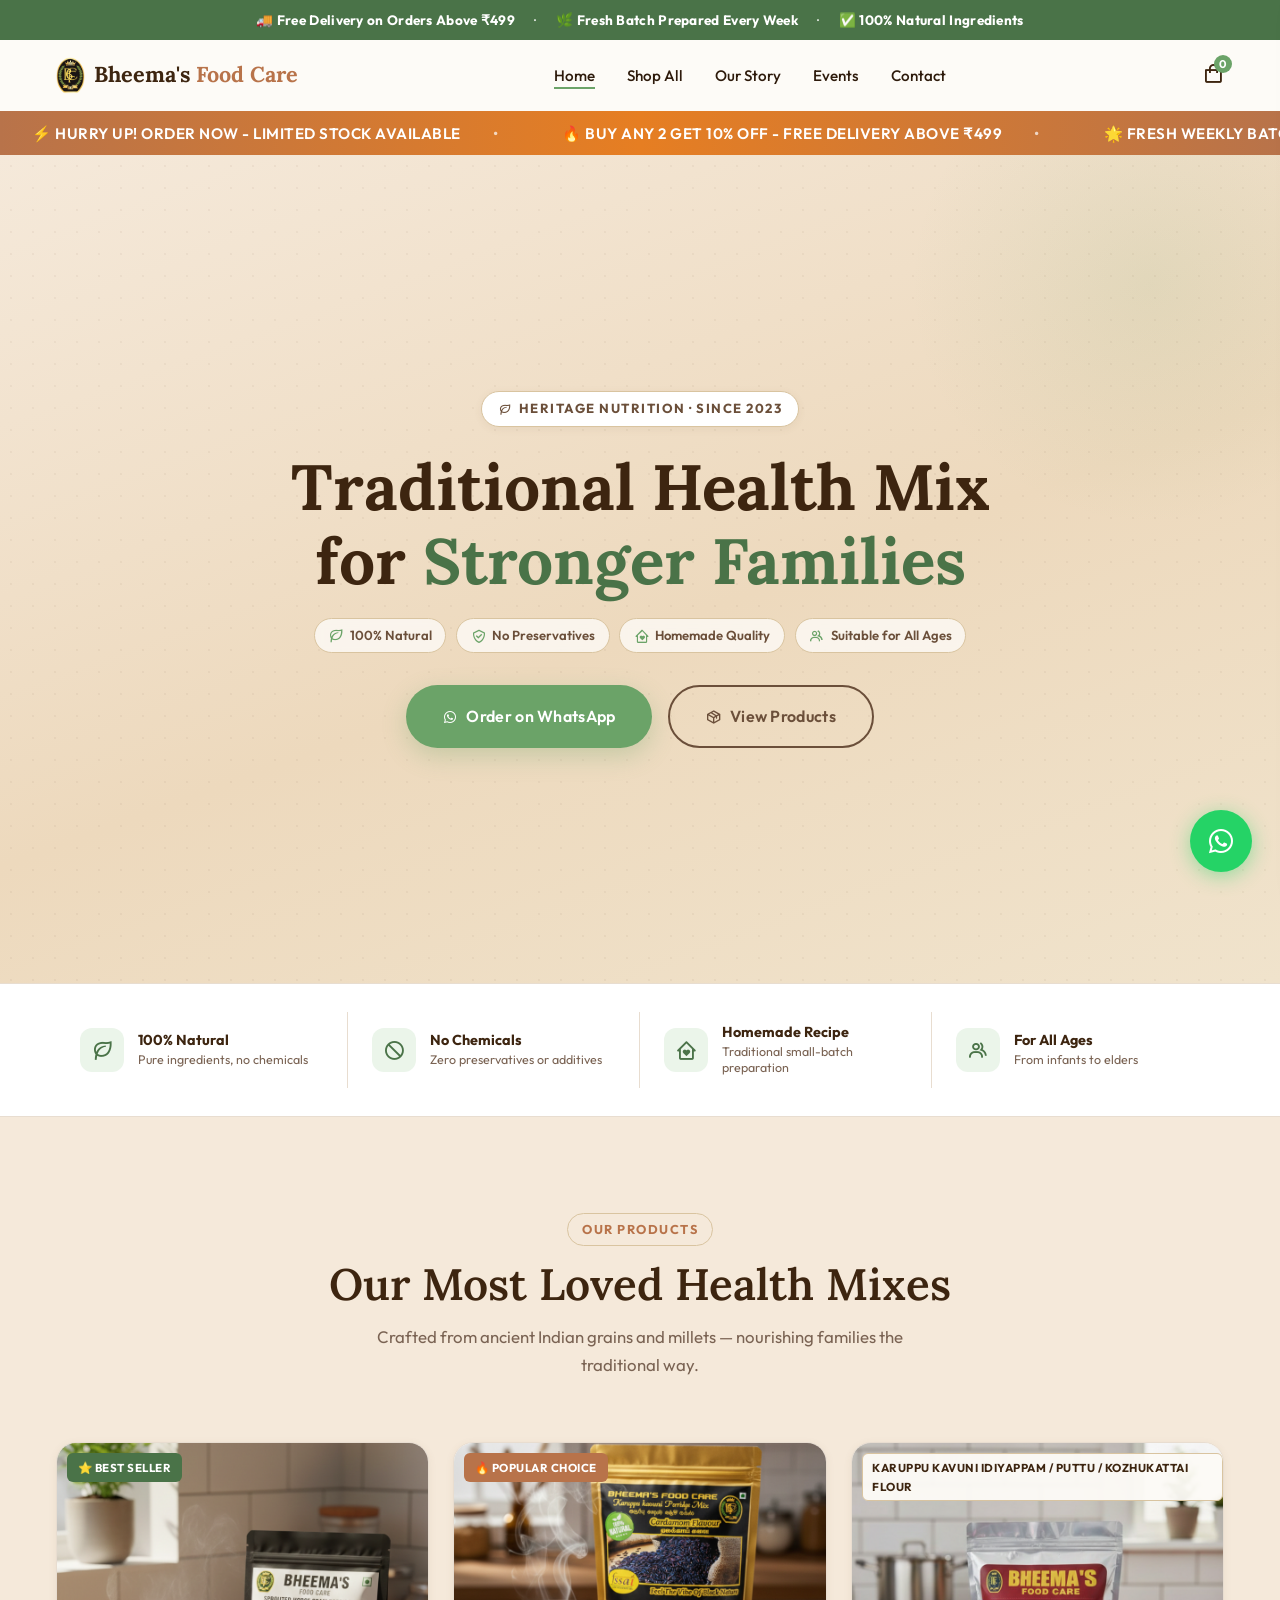
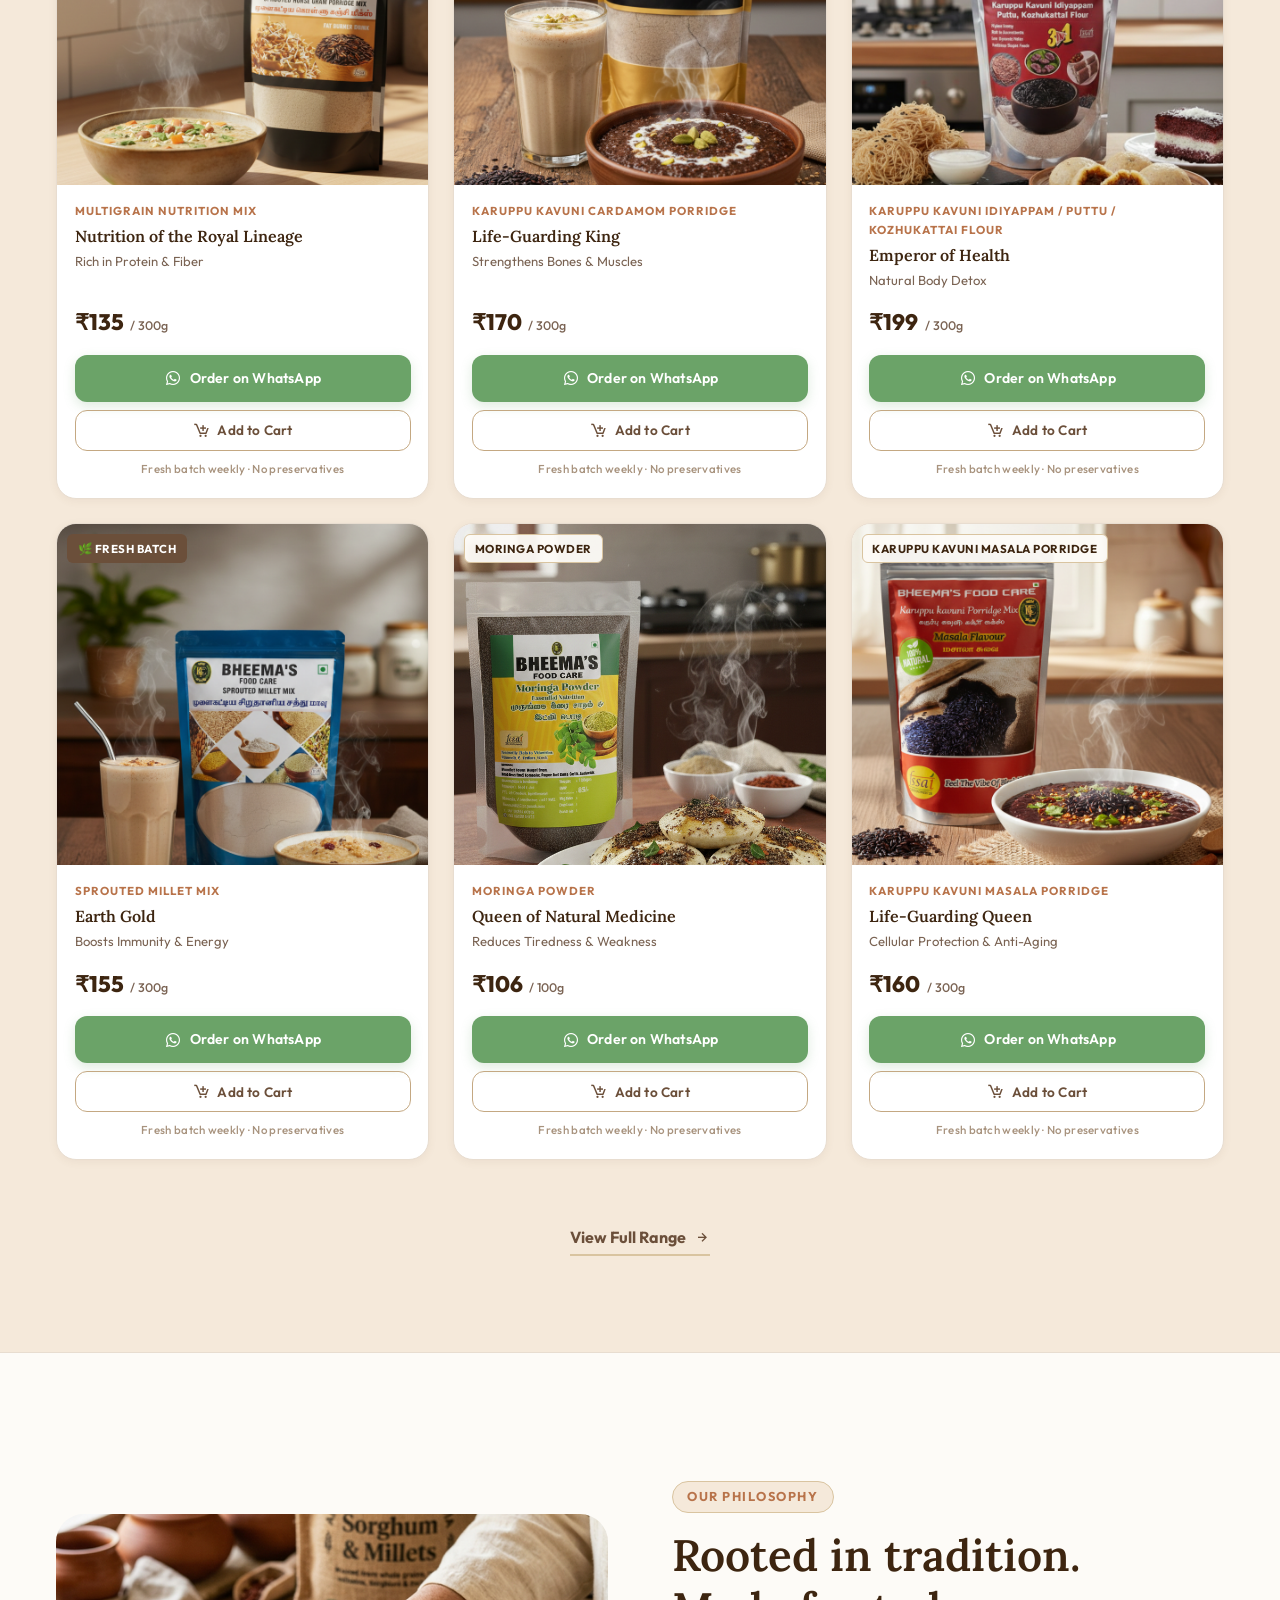
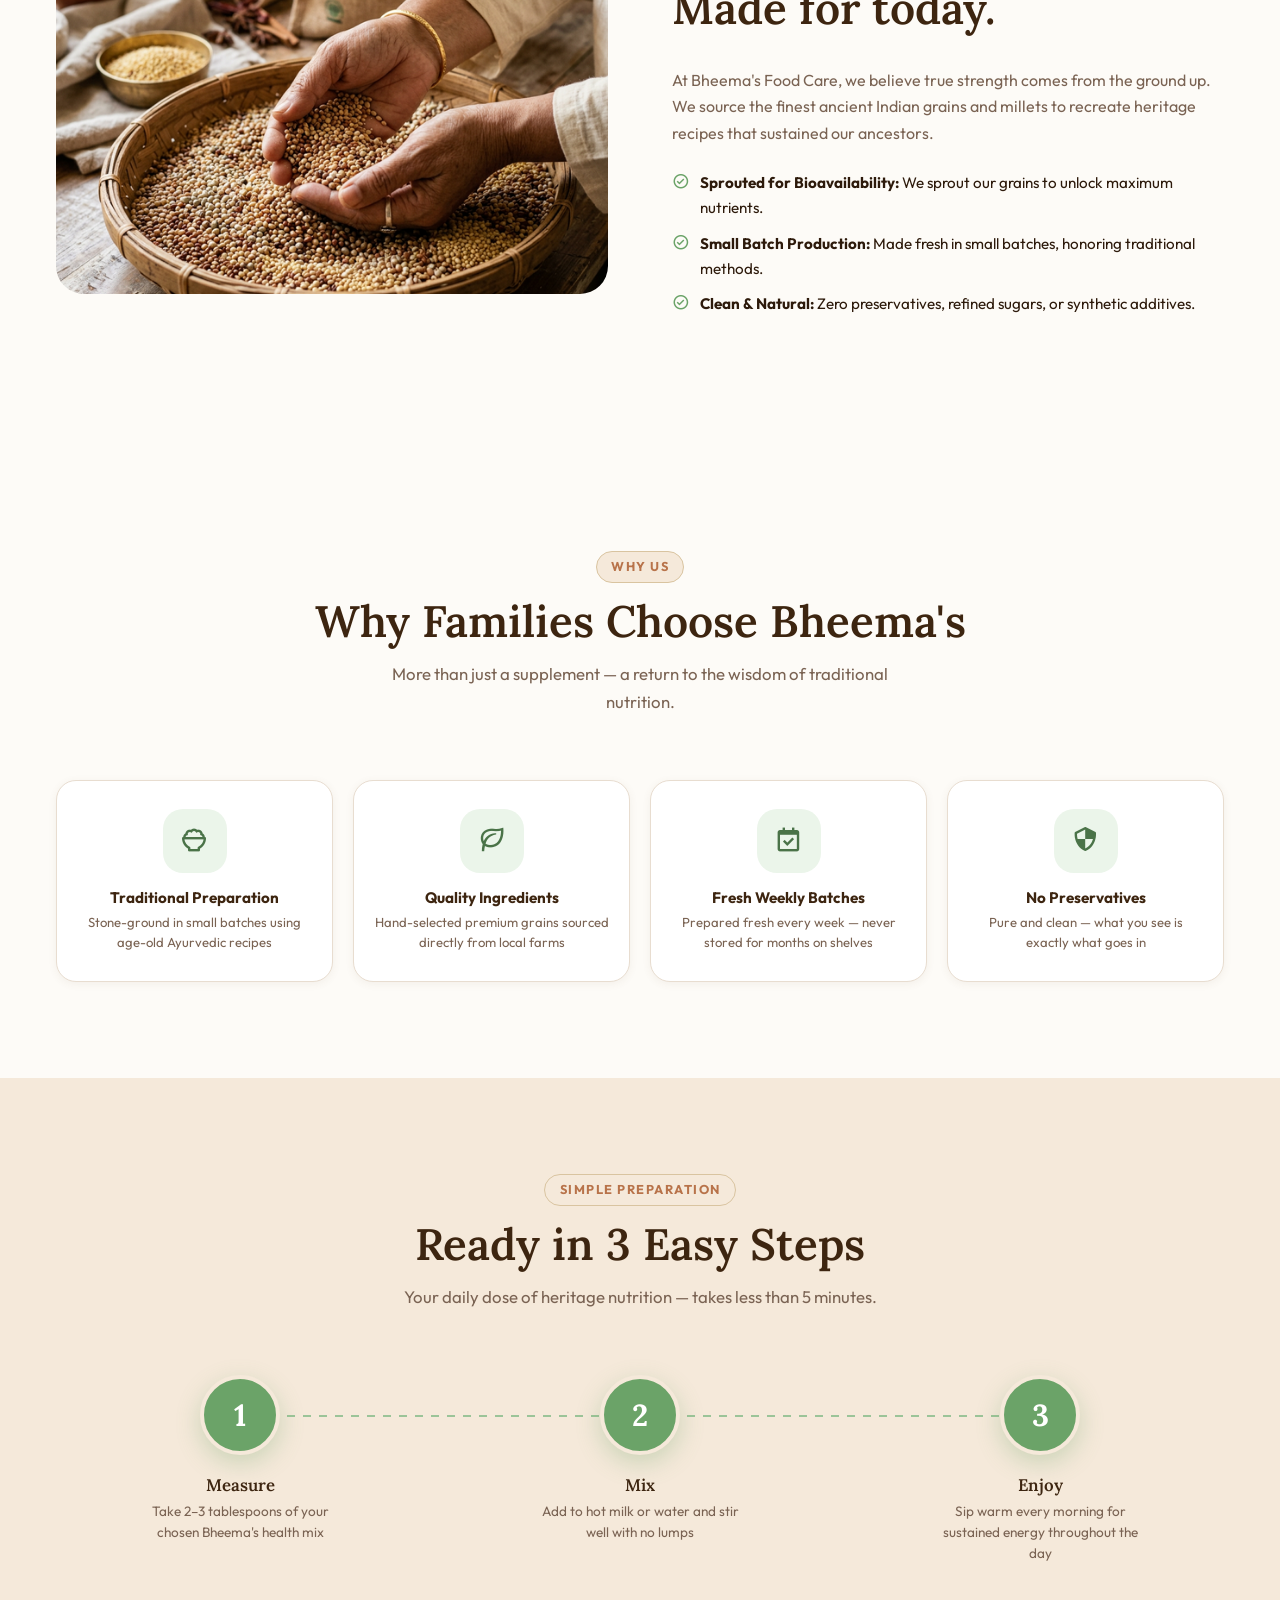
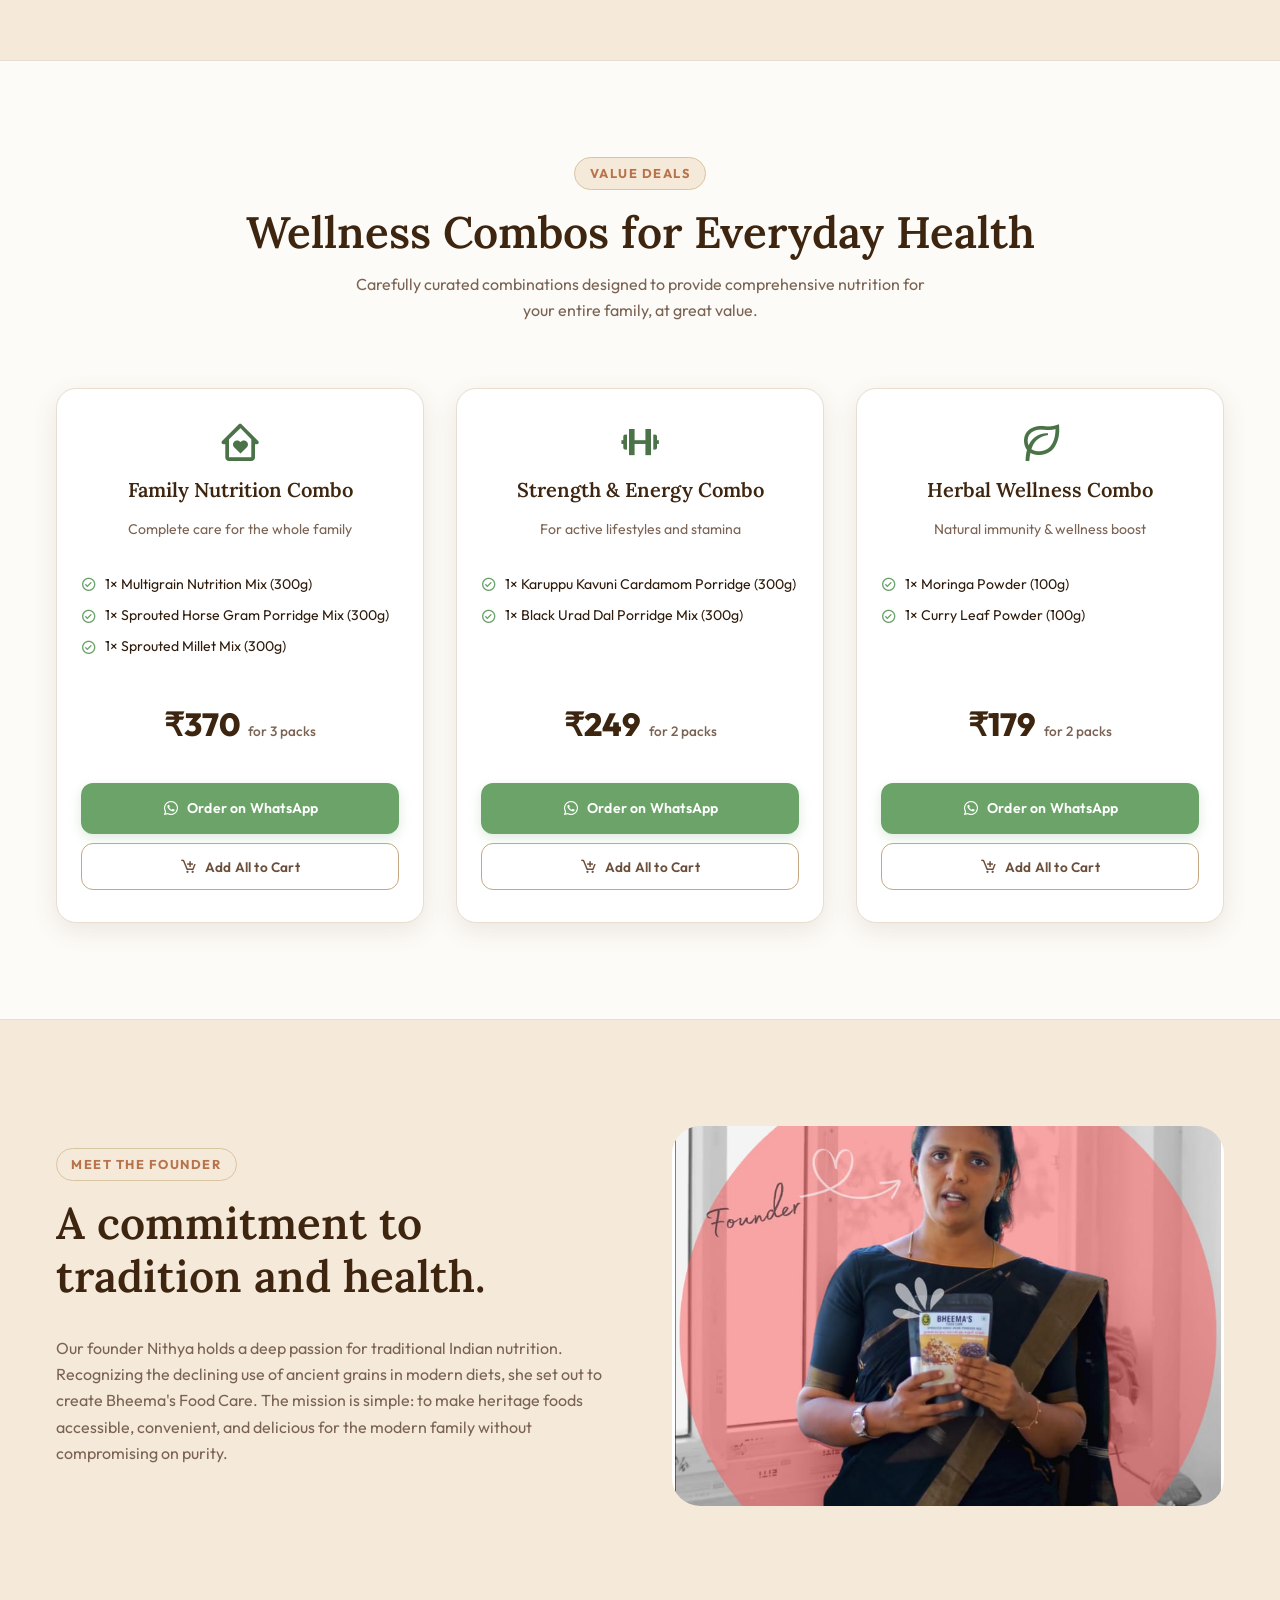
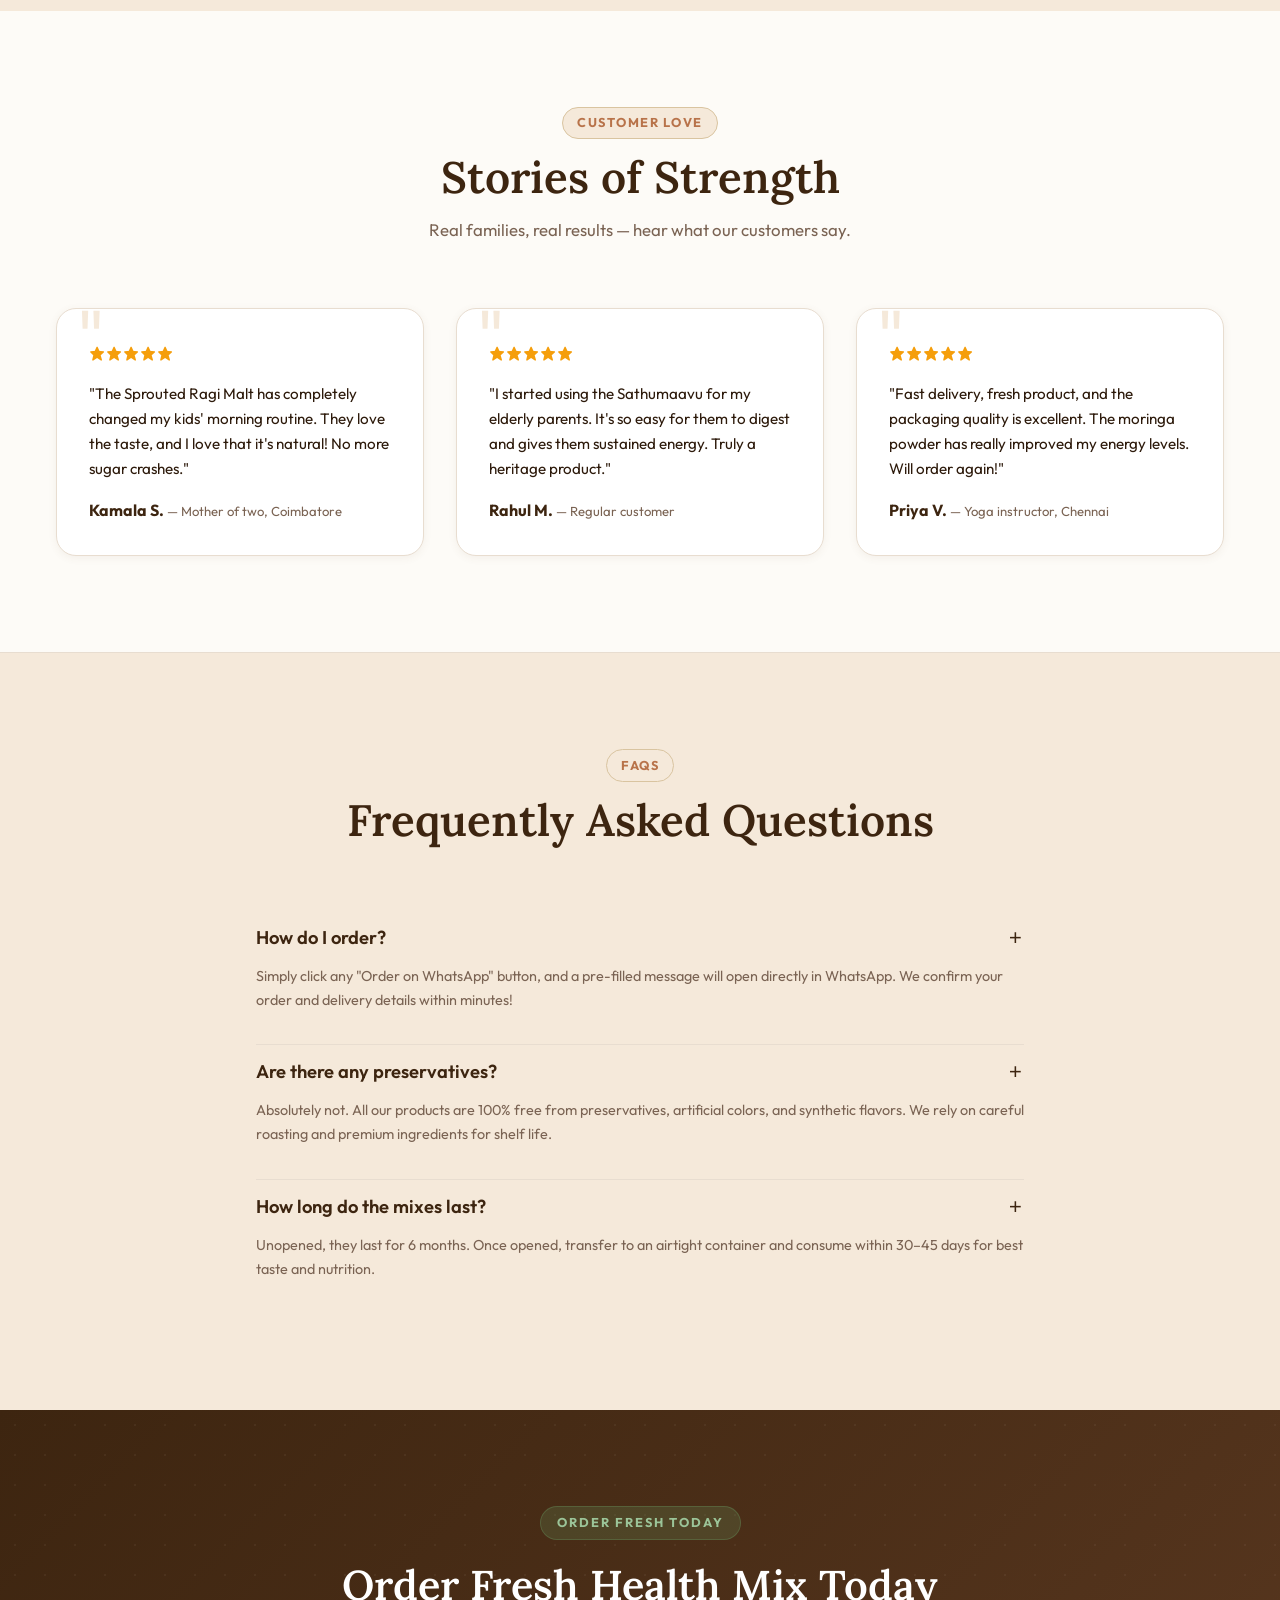
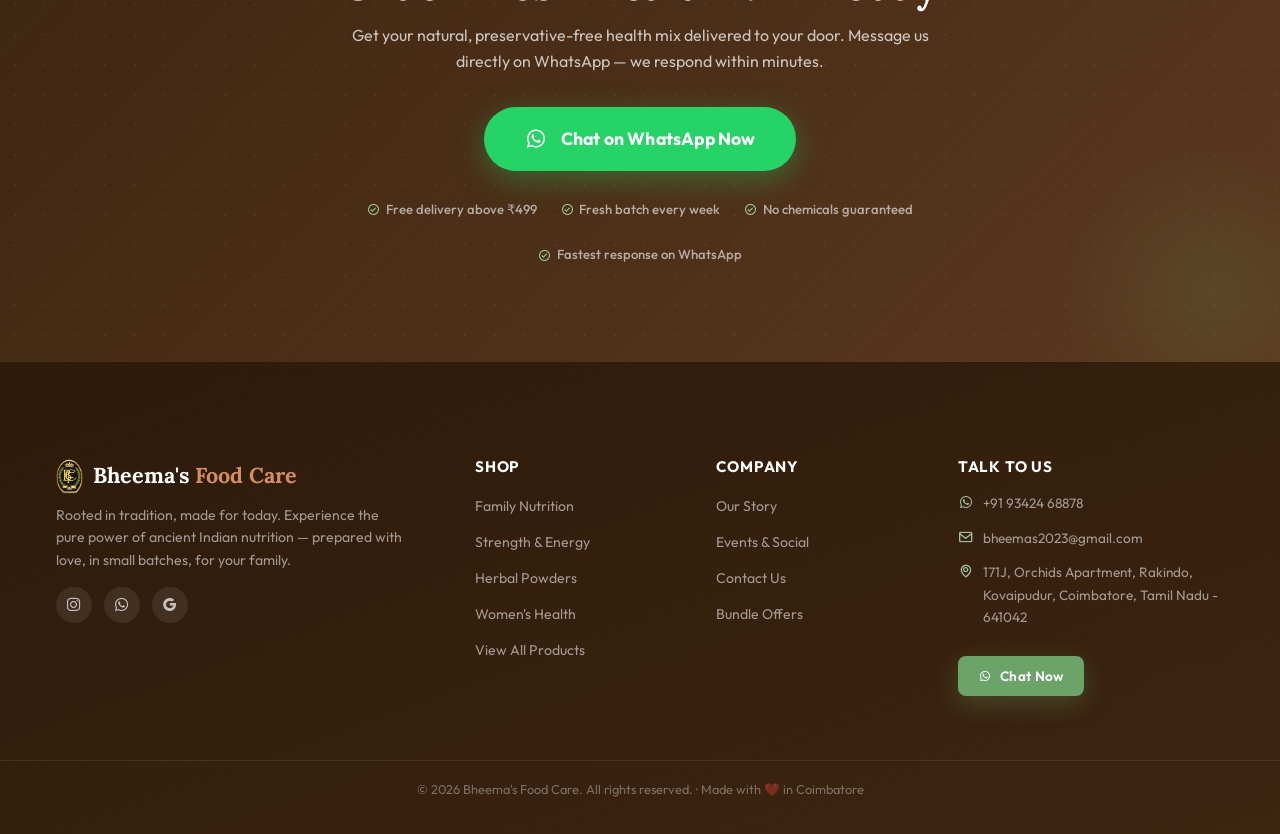
==== commit 99327546: "Website updates: bundle fixes, contact form, footer, sitemap, favicon" ====
--- a/index.html
+++ b/index.html
@@ -4,26 +4,40 @@
 <head>
     <meta charset="UTF-8">
     <meta name="viewport" content="width=device-width, initial-scale=1.0">
-    <title>Bheema's Food Care | Ancient Grains. Everyday Strength.</title>
-    <meta name="description"
-        content="Bheema's Food Care brings you traditional family nutrition with ancient Indian grains, millets, and heritage recipes. Experience the power of natural strength.">
-
-    <!-- Google Fonts: Outfit for modern structure, Lora for traditional touch -->
+    <title>Bheema's Food Care | Traditional Health Mix for Stronger Families</title>
+    <meta name="description" content="Bheema's Food Care offers 100% natural, homemade-quality health mixes (Sathu Maavu) crafted from ancient Indian grains. No preservatives. Order directly on WhatsApp — fast delivery across Tamil Nadu.">
+    <meta name="keywords" content="sathu maavu, health mix, multigrain powder, millet powder, natural nutrition, bheema food care, coimbatore">
+
+    <!-- Open Graph -->
+    <meta property="og:title" content="Bheema's Food Care | Traditional Health Mix">
+    <meta property="og:description" content="100% Natural. No Preservatives. Homemade Quality. Order on WhatsApp.">
+    <meta property="og:type" content="website">
+
+    <!-- Google Fonts -->
     <link rel="preconnect" href="https://fonts.googleapis.com">
     <link rel="preconnect" href="https://fonts.gstatic.com" crossorigin>
-    <link
-        href="https://fonts.googleapis.com/css2?family=Lora:ital,wght@0,400;0,500;0,600;0,700;1,400&family=Outfit:wght@300;400;500;600;700&display=swap"
-        rel="stylesheet">
-
-    <!-- BoxIcons for minimalist icons -->
+    <link href="https://fonts.googleapis.com/css2?family=Lora:ital,wght@0,400;0,500;0,600;0,700;1,400&family=Outfit:wght@300;400;500;600;700;800&display=swap" rel="stylesheet">
+
+    <!-- BoxIcons -->
     <link href='https://unpkg.com/boxicons@2.1.4/css/boxicons.min.css' rel='stylesheet'>
 
-    <!-- Custom CSS -->
-    <link rel="stylesheet" href="css/style.css">
+    <!-- Stylesheet -->
+    <link rel="stylesheet" href="css/style.css?v=4">
+    <link rel="icon" type="image/png" href="images/logo/logo.png">
 </head>
 
 <body>
-    <!-- Navbar -->
+
+    <!-- ===== DELIVERY BANNER ===== -->
+    <div class="delivery-banner">
+        <strong>🚚 Free Delivery on Orders Above ₹499</strong>
+        <span>·</span>
+        <strong>🌿 Fresh Batch Prepared Every Week</strong>
+        <span>·</span>
+        <strong>✅ 100% Natural Ingredients</strong>
+    </div>
+
+    <!-- ===== NAVBAR ===== -->
     <header class="header">
         <div class="container nav-container">
             <a href="index.html" class="logo">
@@ -53,7 +67,19 @@
         </div>
     </header>
 
-    <!-- Cart Sidebar -->
+    <!-- ===== SCROLLING BANNER ===== -->
+    <div class="scrolling-banner">
+        <div class="scrolling-content">
+            <span>⚡ Hurry Up! Order Now - Limited Stock Available</span>
+            <span>🔥 Buy Any 2 Get 10% Off - Free Delivery Above ₹499</span>
+            <span>🌟 Fresh Weekly Batches - Order Today!</span>
+            <span>💚 100% Natural - No Preservatives</span>
+            <span>⏰ Fast Delivery Across Tamil Nadu</span>
+            <span>🎁 Family Combo Packs - Save Up to 15%</span>
+        </div>
+    </div>
+
+    <!-- ===== CART SIDEBAR ===== -->
     <div class="cart-overlay" id="cart-overlay"></div>
     <div class="cart-sidebar" id="cart-sidebar">
         <div class="cart-header">
@@ -61,7 +87,6 @@
             <button class="close-cart" id="close-cart"><i class='bx bx-x'></i></button>
         </div>
         <div class="cart-items" id="cart-items">
-            <!-- Cart items will be rendered here dynamically -->
             <div class="empty-cart-msg">Your cart is empty.</div>
         </div>
         <div class="cart-footer">
@@ -69,7 +94,7 @@
                 <span>Total</span>
                 <span id="cart-total-amount">₹0</span>
             </div>
-            <button class="btn btn-primary btn-block whatsapp-btn" id="checkout-btn">
+            <button class="btn btn-whatsapp btn-block" id="checkout-btn">
                 <i class='bx bxl-whatsapp'></i> Order via WhatsApp
             </button>
             <p class="cart-notice">Payment upon delivery or via direct transfer.</p>
@@ -77,307 +102,376 @@
     </div>
 
     <main>
-        <!-- Hero Section -->
-        <section class="hero">
+
+        <!-- ===== HERO SECTION ===== -->
+        <section class="hero" id="home">
             <div class="hero-bg"></div>
             <div class="container hero-content">
-                <span class="badge">Heritage Nutrition</span>
-                <h1 class="hero-title">Ancient Grains.<br><em>Everyday Strength.</em></h1>
-                <p class="hero-subtitle">Traditional family nutrition prepared in small batches using premium millets,
-                    sprouted grains, and heritage recipes.</p>
+                <div class="hero-eyebrow">
+                    <i class='bx bx-leaf'></i>
+                    Heritage Nutrition · Since 2023
+                </div>
+                <h1 class="hero-title">
+                    Traditional Health Mix<br>for <em>Stronger Families</em>
+                </h1>
+                <div class="hero-trust-pills">
+                    <span class="trust-pill"><i class='bx bx-leaf'></i> 100% Natural</span>
+                    <span class="trust-pill"><i class='bx bx-check-shield'></i> No Preservatives</span>
+                    <span class="trust-pill"><i class='bx bx-home-heart'></i> Homemade Quality</span>
+                    <span class="trust-pill"><i class='bx bx-group'></i> Suitable for All Ages</span>
+                </div>
                 <div class="hero-cta">
-                    <a href="shop.html" class="btn btn-primary">Shop Our Range</a>
-                    <a href="#philosophy" class="btn btn-outline">Our Philosophy</a>
-                </div>
-            </div>
-        </section>
-
-        <!-- Categories Section -->
-        <section class="section-padding bg-alt">
-            <div class="container">
-                <div class="text-center" style="margin-bottom: var(--space-lg);">
-                    <h2>Shop by Goal</h2>
-                    <p style="color: var(--color-text-muted); max-width: 600px; margin: 0 auto;">Targeted nutrition for
-                        every family member's unique needs.</p>
-                </div>
-
-                <div class="category-grid">
-                    <a href="shop.html?category=family" class="category-card">
-                        <div class="category-icon"><i class='bx bx-home-heart'></i></div>
-                        <h3>Family Nutrition</h3>
-                        <p>Complete daily nourishment</p>
+                    <a href="https://wa.me/919342468878?text=Hi%21%20I%27d%20like%20to%20order%20Bheema%27s%20Health%20Mix.%20Please%20share%20the%20product%20details." target="_blank" class="btn btn-whatsapp">
+                        <i class='bx bxl-whatsapp'></i> Order on WhatsApp
                     </a>
-                    <a href="shop.html?category=strength" class="category-card">
-                        <div class="category-icon"><i class='bx bx-dumbbell'></i></div>
-                        <h3>Strength & Energy</h3>
-                        <p>Muscle & bone support</p>
+                    <a href="#products" class="btn btn-outline">
+                        <i class='bx bx-package'></i> View Products
                     </a>
-                    <a href="shop.html?category=wellness" class="category-card">
-                        <div class="category-icon"><i class='bx bx-sun'></i></div>
-                        <h3>Wellness & Detox</h3>
-                        <p>Natural body cleansing</p>
-                    </a>
-                    <a href="shop.html?category=herbal" class="category-card">
-                        <div class="category-icon"><i class='bx bx-leaf'></i></div>
-                        <h3>Herbal Powders</h3>
-                        <p>Pure green nutrition</p>
-                    </a>
-                    <a href="shop.html?category=women" class="category-card">
-                        <div class="category-icon"><i class='bx bx-female'></i></div>
-                        <h3>Women's Health</h3>
-                        <p>Iron & hormone balance</p>
-                    </a>
-                </div>
-            </div>
-        </section>
-
-        <!-- Featured Products -->
-        <section class="section-padding">
-            <div class="container">
-                <div
-                    style="display: flex; justify-content: space-between; align-items: flex-end; margin-bottom: var(--space-lg);">
-                    <div>
-                        <h2>Featured Blends</h2>
-                        <p style="color: var(--color-text-muted);">Our most loved heritage recipes.</p>
-                    </div>
-                    <a href="shop.html" class="btn btn-outline" style="display: none;">View All</a>
-                    <!-- Hide on small mobile, show via css -->
+                </div>
+            </div>
+        </section>
+
+        <!-- ===== TRUST STRIP ===== -->
+        <div class="trust-strip">
+            <div class="container">
+                <div class="trust-strip-grid">
+                    <div class="trust-strip-item">
+                        <div class="trust-strip-icon"><i class='bx bx-leaf'></i></div>
+                        <div class="trust-strip-text">
+                            <h4>100% Natural</h4>
+                            <p>Pure ingredients, no chemicals</p>
+                        </div>
+                    </div>
+                    <div class="trust-strip-item">
+                        <div class="trust-strip-icon"><i class='bx bx-block'></i></div>
+                        <div class="trust-strip-text">
+                            <h4>No Chemicals</h4>
+                            <p>Zero preservatives or additives</p>
+                        </div>
+                    </div>
+                    <div class="trust-strip-item">
+                        <div class="trust-strip-icon"><i class='bx bx-home-heart'></i></div>
+                        <div class="trust-strip-text">
+                            <h4>Homemade Recipe</h4>
+                            <p>Traditional small-batch preparation</p>
+                        </div>
+                    </div>
+                    <div class="trust-strip-item">
+                        <div class="trust-strip-icon"><i class='bx bx-group'></i></div>
+                        <div class="trust-strip-text">
+                            <h4>For All Ages</h4>
+                            <p>From infants to elders</p>
+                        </div>
+                    </div>
+                </div>
+            </div>
+        </div>
+
+        <!-- ===== OUR MOST LOVED HEALTH MIXES ===== -->
+        <section class="products-section" id="products">
+            <div class="container">
+                <div class="section-header">
+                    <span class="badge">Our Products</span>
+                    <h2>Our Most Loved Health Mixes</h2>
+                    <p>Crafted from ancient Indian grains and millets — nourishing families the traditional way.</p>
                 </div>
 
                 <div class="product-grid" id="featured-products">
                     <!-- Products injected via JS -->
                 </div>
 
-                <div class="text-center mt-2 mobile-only-btn">
-                    <a href="shop.html" class="btn btn-outline">Shop All Products</a>
-                </div>
-            </div>
-        </section>
-
-        <!-- Philosophy Section -->
-        <section id="philosophy" class="section-padding bg-main"
-            style="border-top: 1px solid var(--color-border); border-bottom: 1px solid var(--color-border);">
+                <div class="view-all-wrap">
+                    <a href="shop.html" class="view-all-link">
+                        View Full Range <i class='bx bx-right-arrow-alt'></i>
+                    </a>
+                </div>
+            </div>
+        </section>
+
+        <!-- ===== PHILOSOPHY SECTION ===== -->
+        <section class="section-padding" style="background-color: var(--color-bg-main); border-top: 1px solid var(--color-border);">
             <div class="container">
                 <div class="split-layout align-center">
-                    <div class="split-image"
-                        style="background-image: url('images/philosophy.png'); min-height: 400px; border-radius: var(--radius-lg); background-size: cover; background-position: center;">
-                    </div>
-                    <div class="split-content" style="padding: var(--space-lg) 0;">
+                    <div class="split-image" style="background-image: url('images/philosophy.png');"></div>
+                    <div class="split-content" style="padding: var(--space-md) 0;">
                         <span class="badge">Our Philosophy</span>
                         <h2>Rooted in tradition.<br>Made for today.</h2>
-                        <p>At Bheema's Food Care, we believe true strength comes from the ground up. We've sourced the finest
-                            ancient Indian grains and millets to recreate heritage recipes that sustained our ancestors.
-                        </p>
-                        <ul class="feature-list" style="margin-top: var(--space-md);">
-                            <li><i class='bx bx-check-circle'></i> <strong>Sprouted for Bioavailability:</strong> We
-                                sprout our grains to unlock nutrients.</li>
-                            <li><i class='bx bx-check-circle'></i> <strong>Small Batch Production:</strong> Made fresh,
-                                honoring traditional methods.</li>
-                            <li><i class='bx bx-check-circle'></i> <strong>Clean & Natural:</strong> Zero preservatives,
-                                refined sugars, or synthetics.</li>
+                        <p style="color: var(--color-text-muted); margin-bottom: 1.5rem;">At Bheema's Food Care, we believe true strength comes from the ground up. We source the finest ancient Indian grains and millets to recreate heritage recipes that sustained our ancestors.</p>
+                        <ul class="feature-list">
+                            <li><i class='bx bx-check-circle'></i> <span><strong>Sprouted for Bioavailability:</strong> We sprout our grains to unlock maximum nutrients.</span></li>
+                            <li><i class='bx bx-check-circle'></i> <span><strong>Small Batch Production:</strong> Made fresh in small batches, honoring traditional methods.</span></li>
+                            <li><i class='bx bx-check-circle'></i> <span><strong>Clean & Natural:</strong> Zero preservatives, refined sugars, or synthetic additives.</span></li>
                         </ul>
                     </div>
                 </div>
             </div>
         </section>
 
-        <!-- Trust Section -->
-        <section class="section-padding bg-alt">
-            <div class="container text-center">
-                <h2 style="margin-bottom: var(--space-lg);">Why Families Trust Us</h2>
-                <div class="trust-grid">
-                    <div class="trust-item">
-                        <div class="trust-icon"><i class='bx bx-leaf'></i></div>
-                        <h4>100% Natural</h4>
-                        <p>Pure ingredients from local farms.</p>
-                    </div>
-                    <div class="trust-item">
-                        <div class="trust-icon"><i class='bx bx-book-heart'></i></div>
-                        <h4>Heritage Recipes</h4>
-                        <p>Time-tested formulas handed down.</p>
-                    </div>
-                    <div class="trust-item">
-                        <div class="trust-icon"><i class='bx bx-shield-quarter'></i></div>
-                        <h4>Safe Production</h4>
-                        <p>Prepared in extremely hygienic conditions.</p>
-                    </div>
-                    <div class="trust-item">
-                        <div class="trust-icon"><i class='bx bx-heart'></i></div>
-                        <h4>Family Nutrition</h4>
-                        <p>Safe and beneficial for all ages.</p>
-                    </div>
-                </div>
-            </div>
-        </section>
-
-        <!-- Testimonials -->
-        <section class="section-padding">
-            <div class="container">
-                <h2 class="text-center" style="margin-bottom: var(--space-lg);">Stories of Strength</h2>
-                <div class="testimonial-grid">
-                    <div class="testimonial-card">
-                        <div class="stars" style="color: #F59E0B; margin-bottom: 0.5rem;"><i class='bx bxs-star'></i><i
-                                class='bx bxs-star'></i><i class='bx bxs-star'></i><i class='bx bxs-star'></i><i
-                                class='bx bxs-star'></i></div>
-                        <p>"The Sprouted Ragi Malt has completely changed my kids' morning routine. They love the taste,
-                            and I love that it's natural! No more sugar crashes."</p>
-                        <div class="author mt-2"><strong>Kamala S.</strong> - Mother of two</div>
-                    </div>
-                    <div class="testimonial-card">
-                        <div class="stars" style="color: #F59E0B; margin-bottom: 0.5rem;"><i class='bx bxs-star'></i><i
-                                class='bx bxs-star'></i><i class='bx bxs-star'></i><i class='bx bxs-star'></i><i
-                                class='bx bxs-star'></i></div>
-                        <p>"I started using the Sathumaavu for my elderly parents. It's so easy for them to digest and
-                            gives them sustained energy. Truly a heritage product."</p>
-                        <div class="author mt-2"><strong>Rahul M.</strong></div>
-                    </div>
-                </div>
-            </div>
-        </section>
-
-        <!-- Founder Section -->
-        <section class="section-padding bg-alt">
-            <div class="container">
-                <div class="split-layout align-center">
-                    <div class="split-content" style="padding: var(--space-lg) 0;">
-                        <span class="badge">Meet the Founder</span>
-                        <h2>A commitment to tradition and health.</h2>
-                        <p>Our founder Nithya holds a deep passion for traditional Indian nutrition. Recognizing the declining
-                            use of ancient grains in modern diets, she set out to create Bheema's Food Care. The mission is
-                            simple: to make heritage foods accessible, convenient, and delicious for the modern family
-                            without compromising on purity.</p>
-                    </div>
-                    <div class="split-image"
-                        style="background-image: url('images/founder.jpeg'); min-height: 400px; border-radius: var(--radius-lg); background-size: cover; background-position: center;">
-                    </div>
-                </div>
-            </div>
-        <!-- Bundle Offers Section -->
+        <!-- ===== WHY CHOOSE US ===== -->
+        <section class="why-section">
+            <div class="container">
+                <div class="section-header">
+                    <span class="badge">Why Us</span>
+                    <h2>Why Families Choose Bheema's</h2>
+                    <p>More than just a supplement — a return to the wisdom of traditional nutrition.</p>
+                </div>
+
+                <div class="why-grid">
+                    <div class="why-card">
+                        <div class="why-icon"><i class='bx bx-bowl-rice'></i></div>
+                        <h4>Traditional Preparation</h4>
+                        <p>Stone-ground in small batches using age-old Ayurvedic recipes</p>
+                    </div>
+                    <div class="why-card">
+                        <div class="why-icon"><i class='bx bx-leaf'></i></div>
+                        <h4>Quality Ingredients</h4>
+                        <p>Hand-selected premium grains sourced directly from local farms</p>
+                    </div>
+                    <div class="why-card">
+                        <div class="why-icon"><i class='bx bx-calendar-check'></i></div>
+                        <h4>Fresh Weekly Batches</h4>
+                        <p>Prepared fresh every week — never stored for months on shelves</p>
+                    </div>
+                    <div class="why-card">
+                        <div class="why-icon"><i class='bx bx-shield-quarter'></i></div>
+                        <h4>No Preservatives</h4>
+                        <p>Pure and clean — what you see is exactly what goes in</p>
+                    </div>
+                </div>
+            </div>
+        </section>
+
+        <!-- ===== HOW TO PREPARE ===== -->
+        <section class="howto-section">
+            <div class="container">
+                <div class="section-header">
+                    <span class="badge">Simple Preparation</span>
+                    <h2>Ready in 3 Easy Steps</h2>
+                    <p>Your daily dose of heritage nutrition — takes less than 5 minutes.</p>
+                </div>
+
+                <div class="howto-grid">
+                    <div class="howto-step">
+                        <div class="howto-number">1</div>
+                        <h4>Measure</h4>
+                        <p>Take 2–3 tablespoons of your chosen Bheema's health mix</p>
+                    </div>
+                    <div class="howto-step">
+                        <div class="howto-number">2</div>
+                        <h4>Mix</h4>
+                        <p>Add to hot milk or water and stir well with no lumps</p>
+                    </div>
+                    <div class="howto-step">
+                        <div class="howto-number">3</div>
+                        <h4>Enjoy</h4>
+                        <p>Sip warm every morning for sustained energy throughout the day</p>
+                    </div>
+                </div>
+            </div>
+        </section>
+
+        <!-- ===== BUNDLE OFFERS ===== -->
         <section class="bundle-section" id="bundles">
             <div class="bundle-container">
                 <div class="bundle-header">
-                    <span class="badge" style="margin-bottom: var(--space-xs);">Value Deals</span>
+                    <span class="badge">Value Deals</span>
                     <h2 class="bundle-title">Wellness Combos for Everyday Health</h2>
-                    <p class="bundle-subtitle">Carefully curated combinations designed to provide comprehensive nutrition for your entire family, while offering great value.</p>
-                </div>
-                
+                    <p class="bundle-subtitle">Carefully curated combinations designed to provide comprehensive nutrition for your entire family, at great value.</p>
+                </div>
+
                 <div class="bundle-grid">
-                    <!-- Bundle 1: Family Nutrition -->
+                    <!-- Bundle 1 -->
                     <div class="bundle-card">
-                        <div class="bundle-badge">Save 15%</div>
                         <i class='bx bx-home-heart bundle-icon'></i>
                         <h3 class="bundle-name">Family Nutrition Combo</h3>
-                        <p style="color: var(--color-text-muted); font-size: 0.9rem; margin-bottom: var(--space-md);">Complete care for the whole family</p>
-                        
+                        <p style="color: var(--color-text-muted); font-size: 0.88rem; margin-bottom: var(--space-md);">Complete care for the whole family</p>
                         <ul class="bundle-features">
-                            <li><i class='bx bx-check-circle'></i> 1x Royal Heritage Nutrition Mix (300g)</li>
-                            <li><i class='bx bx-check-circle'></i> 1x 36 Multigrain Super Mix (300g)</li>
-                            <li><i class='bx bx-check-circle'></i> 1x Earth Gold Multigrain Mix (300g)</li>
+                            <li><i class='bx bx-check-circle'></i> 1× Multigrain Nutrition Mix (300g)</li>
+                            <li><i class='bx bx-check-circle'></i> 1× Sprouted Horse Gram Porridge Mix (300g)</li>
+                            <li><i class='bx bx-check-circle'></i> 1× Sprouted Millet Mix (300g)</li>
                         </ul>
-                        
                         <div class="bundle-price-container">
-                            <span class="bundle-price-original">₹527</span>
-                            <span class="bundle-price-new">₹449</span>
-                        </div>
-                        
-                        <button class="btn btn-primary bundle-btn" onclick="cartAPI.add({id:'bundle1',name:'Family Nutrition Combo',price:449,image:'images/1. Royal Heritage Nutrition Mix.png'})">
-                            <i class='bx bx-cart-add'></i> Add to Cart
-                        </button>
-                    </div>
-
-                    <!-- Bundle 2: Strength & Energy -->
+                            <span class="bundle-price-new">₹370</span>
+                            <span class="bundle-price-label">for 3 packs</span>
+                        </div>
+                        <div class="bundle-buttons">
+                            <a href="https://wa.me/919342468878?text=Hi%2C%20I%20want%20to%20order%20Family%20Nutrition%20Combo%20(3%20packs%20-%20%E2%82%B9370)" target="_blank" class="btn-wa-product">
+                                <i class='bx bxl-whatsapp'></i> Order on WhatsApp
+                            </a>
+                            <button class="btn-add-cart" onclick="addBundleItems(['p1','p8','p5'], '300g');">
+                                <i class='bx bx-cart-add'></i> Add All to Cart
+                            </button>
+                        </div>
+                    </div>
+
+                    <!-- Bundle 2 -->
                     <div class="bundle-card">
-                        <div class="bundle-badge">Save 16%</div>
                         <i class='bx bx-dumbbell bundle-icon'></i>
                         <h3 class="bundle-name">Strength & Energy Combo</h3>
-                        <p style="color: var(--color-text-muted); font-size: 0.9rem; margin-bottom: var(--space-md);">For active lifestyles and stamina</p>
-                        
+                        <p style="color: var(--color-text-muted); font-size: 0.88rem; margin-bottom: var(--space-md);">For active lifestyles and stamina</p>
                         <ul class="bundle-features">
-                            <li><i class='bx bx-check-circle'></i> 1x Karuppu Kavuni Strength Mix (300g)</li>
-                            <li><i class='bx bx-check-circle'></i> 1x Black Gold Mix (300g)</li>
+                            <li><i class='bx bx-check-circle'></i> 1× Karuppu Kavuni Cardamom Porridge (300g)</li>
+                            <li><i class='bx bx-check-circle'></i> 1× Black Urad Dal Porridge Mix (300g)</li>
                         </ul>
-                        
                         <div class="bundle-price-container">
-                            <span class="bundle-price-original">₹358</span>
-                            <span class="bundle-price-new">₹299</span>
-                        </div>
-                        
-                        <button class="btn btn-primary bundle-btn" onclick="cartAPI.add({id:'bundle2',name:'Strength &amp; Energy Combo',price:299,image:'images/2. Karuppu Kavuni Strength Mix.png'})">
-                            <i class='bx bx-cart-add'></i> Add to Cart
-                        </button>
-                    </div>
-
-                    <!-- Bundle 3: Herbal Wellness -->
+                            <span class="bundle-price-new">₹249</span>
+                            <span class="bundle-price-label">for 2 packs</span>
+                        </div>
+                        <div class="bundle-buttons">
+                            <a href="https://wa.me/919342468878?text=Hi%2C%20I%20want%20to%20order%20Strength%20%26%20Energy%20Combo%20(2%20packs%20-%20%E2%82%B9249)" target="_blank" class="btn-wa-product">
+                                <i class='bx bxl-whatsapp'></i> Order on WhatsApp
+                            </a>
+                            <button class="btn-add-cart" onclick="addBundleItems(['p2','p4'], '300g');">
+                                <i class='bx bx-cart-add'></i> Add All to Cart
+                            </button>
+                        </div>
+                    </div>
+
+                    <!-- Bundle 3 -->
                     <div class="bundle-card">
-                        <div class="bundle-badge">Save 13%</div>
                         <i class='bx bx-leaf bundle-icon'></i>
                         <h3 class="bundle-name">Herbal Wellness Combo</h3>
-                        <p style="color: var(--color-text-muted); font-size: 0.9rem; margin-bottom: var(--space-md);">Natural immunity & wellness boost</p>
-                        
+                        <p style="color: var(--color-text-muted); font-size: 0.88rem; margin-bottom: var(--space-md);">Natural immunity & wellness boost</p>
                         <ul class="bundle-features">
-                            <li><i class='bx bx-check-circle'></i> 1x Moringa Herbal Powder (100g)</li>
-                            <li><i class='bx bx-check-circle'></i> 1x Curry Leaf Herbal Powder (100g)</li>
+                            <li><i class='bx bx-check-circle'></i> 1× Moringa Powder (100g)</li>
+                            <li><i class='bx bx-check-circle'></i> 1× Curry Leaf Powder (100g)</li>
                         </ul>
-                        
                         <div class="bundle-price-container">
-                            <span class="bundle-price-original">₹218</span>
-                            <span class="bundle-price-new">₹189</span>
-                        </div>
-                        
-                        <button class="btn btn-primary bundle-btn" onclick="cartAPI.add({id:'bundle3',name:'Herbal Wellness Combo',price:189,image:'images/6. Moringa Herbal Powder.png'})">
-                            <i class='bx bx-cart-add'></i> Add to Cart
-                        </button>
-                    </div>
-                </div>
-            </div>
-        </section>
-
-        <!-- Our Philosophy section (was already here) -->
-        <section id="story" class="section-padding">
-        <section id="faq" class="section-padding bg-main" style="border-top: 1px solid var(--color-border);">
+                            <span class="bundle-price-new">₹179</span>
+                            <span class="bundle-price-label">for 2 packs</span>
+                        </div>
+                        <div class="bundle-buttons">
+                            <a href="https://wa.me/919342468878?text=Hi%2C%20I%20want%20to%20order%20Herbal%20Wellness%20Combo%20(2%20packs%20-%20%E2%82%B9179)" target="_blank" class="btn-wa-product">
+                                <i class='bx bxl-whatsapp'></i> Order on WhatsApp
+                            </a>
+                            <button class="btn-add-cart" onclick="addBundleItems(['p6','p9'], '100g');">
+                                <i class='bx bx-cart-add'></i> Add All to Cart
+                            </button>
+                        </div>
+                    </div>
+                </div>
+            </div>
+        </section>
+
+        <!-- ===== FOUNDER SECTION ===== -->
+        <section class="section-padding" style="background-color: var(--color-bg-alt); border-top: 1px solid var(--color-border);">
+            <div class="container">
+                <div class="split-layout align-center">
+                    <div class="split-content" style="padding: var(--space-md) 0;">
+                        <span class="badge">Meet the Founder</span>
+                        <h2>A commitment to tradition and health.</h2>
+                        <p style="color: var(--color-text-muted);">Our founder Nithya holds a deep passion for traditional Indian nutrition. Recognizing the declining use of ancient grains in modern diets, she set out to create Bheema's Food Care. The mission is simple: to make heritage foods accessible, convenient, and delicious for the modern family without compromising on purity.</p>
+                    </div>
+                    <div class="split-image" style="background-image: url('images/founder.jpeg');"></div>
+                </div>
+            </div>
+        </section>
+
+        <!-- ===== TESTIMONIALS ===== -->
+        <section class="section-padding" style="background-color: var(--color-bg-main);">
+            <div class="container">
+                <div class="section-header">
+                    <span class="badge">Customer Love</span>
+                    <h2>Stories of Strength</h2>
+                    <p>Real families, real results — hear what our customers say.</p>
+                </div>
+
+                <div class="testimonial-grid">
+                    <div class="testimonial-card">
+                        <div class="testimonial-stars">
+                            <i class='bx bxs-star'></i><i class='bx bxs-star'></i><i class='bx bxs-star'></i><i class='bx bxs-star'></i><i class='bx bxs-star'></i>
+                        </div>
+                        <p>"The Sprouted Ragi Malt has completely changed my kids' morning routine. They love the taste, and I love that it's natural! No more sugar crashes."</p>
+                        <div class="testimonial-author">
+                            <strong>Kamala S.</strong> <span>— Mother of two, Coimbatore</span>
+                        </div>
+                    </div>
+                    <div class="testimonial-card">
+                        <div class="testimonial-stars">
+                            <i class='bx bxs-star'></i><i class='bx bxs-star'></i><i class='bx bxs-star'></i><i class='bx bxs-star'></i><i class='bx bxs-star'></i>
+                        </div>
+                        <p>"I started using the Sathumaavu for my elderly parents. It's so easy for them to digest and gives them sustained energy. Truly a heritage product."</p>
+                        <div class="testimonial-author">
+                            <strong>Rahul M.</strong> <span>— Regular customer</span>
+                        </div>
+                    </div>
+                    <div class="testimonial-card">
+                        <div class="testimonial-stars">
+                            <i class='bx bxs-star'></i><i class='bx bxs-star'></i><i class='bx bxs-star'></i><i class='bx bxs-star'></i><i class='bx bxs-star'></i>
+                        </div>
+                        <p>"Fast delivery, fresh product, and the packaging quality is excellent. The moringa powder has really improved my energy levels. Will order again!"</p>
+                        <div class="testimonial-author">
+                            <strong>Priya V.</strong> <span>— Yoga instructor, Chennai</span>
+                        </div>
+                    </div>
+                </div>
+            </div>
+        </section>
+
+        <!-- ===== FAQ SECTION ===== -->
+        <section class="section-padding" style="background-color: var(--color-bg-alt); border-top: 1px solid var(--color-border);">
             <div class="container" style="max-width: 800px;">
-                <h2 class="text-center" style="margin-bottom: var(--space-lg);">Frequently Asked Questions</h2>
+                <div class="section-header">
+                    <span class="badge">FAQs</span>
+                    <h2>Frequently Asked Questions</h2>
+                </div>
                 <div class="accordion">
                     <div class="accordion-item" style="border-bottom: 1px solid var(--color-border); padding: 1rem 0;">
-                        <h4
-                            style="display: flex; justify-content: space-between; align-items: center; cursor: pointer; margin: 0;">
-                            How do I order? <i class='bx bx-plus'></i></h4>
-                        <p style="margin-top: 1rem; color: var(--color-text-muted);">Add your favorite items to the cart
-                            and click "Order via WhatsApp". It's that simple! We will confirm your order and shipping
-                            details directly.</p>
+                        <h4 style="display: flex; justify-content: space-between; align-items: center; cursor: pointer; margin: 0; font-family: var(--font-body); color: var(--color-brown-dark);">
+                            How do I order? <i class='bx bx-plus'></i>
+                        </h4>
+                        <p style="margin-top: 1rem; color: var(--color-text-muted); font-size: 0.9rem;">Simply click any "Order on WhatsApp" button, and a pre-filled message will open directly in WhatsApp. We confirm your order and delivery details within minutes!</p>
                     </div>
                     <div class="accordion-item" style="border-bottom: 1px solid var(--color-border); padding: 1rem 0;">
-                        <h4
-                            style="display: flex; justify-content: space-between; align-items: center; cursor: pointer; margin: 0;">
-                            Are there any preservatives? <i class='bx bx-plus'></i></h4>
-                        <p style="margin-top: 1rem; color: var(--color-text-muted);">No, all our products are 100% free
-                            from preservatives, artificial colors, and synthetic flavors. We rely on careful roasting
-                            and premium ingredients for shelf life.</p>
-                    </div>
-                    <div class="accordion-item" style="border-bottom: 1px solid var(--color-border); padding: 1rem 0;">
-                        <h4
-                            style="display: flex; justify-content: space-between; align-items: center; cursor: pointer; margin: 0;">
-                            How long do the mixes last? <i class='bx bx-plus'></i></h4>
-                        <p style="margin-top: 1rem; color: var(--color-text-muted);">Unopened, they last for 6 months.
-                            Once opened, we recommend transferring them to an airtight container and consuming within
-                            30-45 days.</p>
-                    </div>
-                </div>
-            </div>
-        </section>
+                        <h4 style="display: flex; justify-content: space-between; align-items: center; cursor: pointer; margin: 0; font-family: var(--font-body); color: var(--color-brown-dark);">
+                            Are there any preservatives? <i class='bx bx-plus'></i>
+                        </h4>
+                        <p style="margin-top: 1rem; color: var(--color-text-muted); font-size: 0.9rem;">Absolutely not. All our products are 100% free from preservatives, artificial colors, and synthetic flavors. We rely on careful roasting and premium ingredients for shelf life.</p>
+                    </div>
+                    <div class="accordion-item" style="padding: 1rem 0;">
+                        <h4 style="display: flex; justify-content: space-between; align-items: center; cursor: pointer; margin: 0; font-family: var(--font-body); color: var(--color-brown-dark);">
+                            How long do the mixes last? <i class='bx bx-plus'></i>
+                        </h4>
+                        <p style="margin-top: 1rem; color: var(--color-text-muted); font-size: 0.9rem;">Unopened, they last for 6 months. Once opened, transfer to an airtight container and consume within 30–45 days for best taste and nutrition.</p>
+                    </div>
+                </div>
+            </div>
+        </section>
+
+        <!-- ===== WHATSAPP CTA SECTION ===== -->
+        <section class="wa-cta-section">
+            <div class="container wa-cta-content">
+                <div class="wa-cta-eyebrow">Order Fresh Today</div>
+                <h2>Order Fresh Health Mix Today</h2>
+                <p>Get your natural, preservative-free health mix delivered to your door. Message us directly on WhatsApp — we respond within minutes.</p>
+                <a href="https://wa.me/919342468878?text=Hi%21%20I%27d%20like%20to%20order%20Bheema%27s%20Health%20Mix.%20Please%20share%20the%20available%20products%20and%20prices." target="_blank" class="wa-cta-btn">
+                    <i class='bx bxl-whatsapp'></i>
+                    Chat on WhatsApp Now
+                </a>
+                <div class="wa-cta-trust">
+                    <span><i class='bx bx-check-circle'></i> Free delivery above ₹499</span>
+                    <span><i class='bx bx-check-circle'></i> Fresh batch every week</span>
+                    <span><i class='bx bx-check-circle'></i> No chemicals guaranteed</span>
+                    <span><i class='bx bx-check-circle'></i> Fastest response on WhatsApp</span>
+                </div>
+            </div>
+        </section>
+
     </main>
 
-    <!-- Footer -->
-    <footer class="footer" id="contact">
+    <!-- ===== FOOTER ===== -->
+    <footer class="footer">
         <div class="container footer-container">
             <div class="footer-brand">
                 <a href="index.html" class="logo footer-logo">
-                    <img src="images/logo/logo.png" alt="Bheema's Food Care" class="logo-img" style="height: 40px; width: auto;">
+                    <img src="images/logo/logo.png" alt="Bheema's Food Care" class="logo-img" style="height: 36px; width: auto;">
+                    <span>Bheema's <span class="accent-text">Food Care</span></span>
                 </a>
-                <p class="footer-desc">Rooted in tradition, made for today. Experience the pure power of ancient Indian
-                    nutrition.</p>
+                <p class="footer-desc">Rooted in tradition, made for today. Experience the pure power of ancient Indian nutrition — prepared with love, in small batches, for your family.</p>
                 <div class="social-links">
-                    <a href="https://www.instagram.com/bheemas_food_care/" target="_blank"><i class='bx bxl-instagram'></i></a>
+                    <a href="https://www.instagram.com/bheemas_food_care/" target="_blank" aria-label="Instagram"><i class='bx bxl-instagram'></i></a>
+                    <a href="https://wa.me/919342468878" target="_blank" aria-label="WhatsApp"><i class='bx bxl-whatsapp'></i></a>
+                    <a href="https://share.google/5v4LZO8jNktmcIV72" target="_blank" aria-label="Google Business Profile" title="Find us on Google"><i class='bx bxl-google'></i></a>
                 </div>
             </div>
 
@@ -387,6 +481,7 @@
                     <li><a href="shop.html?category=family">Family Nutrition</a></li>
                     <li><a href="shop.html?category=strength">Strength & Energy</a></li>
                     <li><a href="shop.html?category=herbal">Herbal Powders</a></li>
+                    <li><a href="shop.html?category=women">Women's Health</a></li>
                     <li><a href="shop.html">View All Products</a></li>
                 </ul>
             </div>
@@ -397,29 +492,32 @@
                     <li><a href="story.html">Our Story</a></li>
                     <li><a href="social.html">Events & Social</a></li>
                     <li><a href="contact.html">Contact Us</a></li>
+                    <li><a href="index.html#bundles">Bundle Offers</a></li>
                 </ul>
             </div>
 
             <div class="footer-contact">
-                <h4>Talk to us</h4>
-                <p><i class='bx bx-phone'></i> +91 93424 68878</p>
+                <h4>Talk to Us</h4>
+                <p><i class='bx bxl-whatsapp'></i> +91 93424 68878</p>
                 <p><i class='bx bx-envelope'></i> bheemas2023@gmail.com</p>
-                <p><i class='bx bx-map'></i> 171j, orchids apartment, Rakindo, kovaipudur, Coimbatore, Tamil Nadu -641042</p>
-                <a href="https://wa.me/919342468878" class="btn btn-sm btn-whatsapp mt-2" target="_blank">
-                    <i class='bx bxl-whatsapp'></i> Chat on WhatsApp
+                <p><i class='bx bx-map'></i> 171J, Orchids Apartment, Rakindo, Kovaipudur, Coimbatore, Tamil Nadu - 641042</p>
+                <a href="https://wa.me/919342468878?text=Hi%21%20I%27d%20like%20to%20know%20more%20about%20Bheema%27s%20Food%20Care%20products." target="_blank" class="btn btn-whatsapp btn-sm" style="margin-top: 1rem; border-radius: 8px;">
+                    <i class='bx bxl-whatsapp'></i> Chat Now
                 </a>
             </div>
         </div>
+
         <div class="footer-bottom">
             <div class="container">
-                <p>&copy; 2026 Bheema's Food Care. All rights reserved.</p>
+                <p>&copy; 2026 Bheema's Food Care. All rights reserved. · Made with ❤️ in Coimbatore</p>
             </div>
         </div>
     </footer>
 
     <!-- Scripts -->
-    <script src="js/products.js?v=3"></script>
-    <script src="js/main.js?v=3"></script>
+    <script src="js/products.js?v=5"></script>
+    <script src="js/main.js?v=5"></script>
+
 </body>
 
 </html>
--- a/css/style.css
+++ b/css/style.css
@@ -1,529 +1,1065 @@
 /* 
 ===========================================
-Bheema Foods - Design System & Global Styles
+  Bheema's Food Care — Design System v2
+  Warm Market Premium | WhatsApp Commerce
 ===========================================
 */
 
 :root {
-    /* Color Palette - Earthy, Natural, Premium */
-    --color-primary-dark: #2A4434;
-    /* Deep forest green */
-    --color-primary: #3C634B;
-    /* Earthy green */
-    --color-primary-light: #528264;
-
-    --color-accent: #B8734A;
-    /* Terracotta/Clay */
+    /* === Brand Colors === */
+    --color-brown-dark:   #3D2510;
+    --color-brown:        #6B4F3A;
+    --color-brown-mid:    #8B6347;
+    --color-brown-light:  #C4A882;
+
+    --color-green-dark:   #4A7348;
+    --color-green:        #6BA368;
+    --color-green-light:  #9BC498;
+    --color-green-pale:   #EBF5EA;
+
+    --color-beige:        #F5E9DA;
+    --color-beige-mid:    #EDD9BD;
+    --color-beige-dark:   #D9C4A0;
+
+    --color-accent:       #B8734A;
     --color-accent-light: #D48E63;
 
-    --color-bg-main: #FDFBF7;
-    /* Warm off-white */
-    --color-bg-alt: #F4EEDC;
-    /* Soft beige */
-    --color-bg-card: #FFFFFF;
-
-    --color-text-main: #2D312E;
-    /* Charcoal/Soft black */
-    --color-text-muted: #646b66;
-    /* Dusty gray */
-
-    --color-whatsapp: #25D366;
-    --color-whatsapp-dark: #128C7E;
-
-    --color-border: #E8E2D6;
-
-    /* Typography */
+    /* === Backgrounds === */
+    --color-bg-main:      #FDFBF7;
+    --color-bg-alt:       #F5E9DA;
+    --color-bg-dark:      #2D1A0B;
+    --color-bg-card:      #FFFFFF;
+    --color-overlay:      rgba(45, 26, 11, 0.5);
+
+    /* === Text === */
+    --color-text-main:    #2D1A0B;
+    --color-text-muted:   #7A6353;
+    --color-text-light:   #A8937E;
+
+    /* === WhatsApp === */
+    --color-whatsapp:     #25D366;
+    --color-whatsapp-dark:#128C7E;
+
+    --color-border:       #E8DDD0;
+
+    /* === Typography === */
     --font-heading: 'Lora', serif;
-    /* Traditional, warm */
-    --font-body: 'Outfit', sans-serif;
-    /* Clean, modern, round */
-
-    /* Spacing & Layout */
-    --space-xs: 0.5rem;
-    --space-sm: 1rem;
-    --space-md: 2rem;
-    --space-lg: 4rem;
-    --space-xl: 6rem;
+    --font-body:    'Outfit', sans-serif;
+
+    /* === Spacing === */
+    --space-xs:   0.5rem;
+    --space-sm:   1rem;
+    --space-md:   2rem;
+    --space-lg:   4rem;
+    --space-xl:   6rem;
 
     --container-width: 1200px;
 
-    /* Effects */
-    --shadow-sm: 0 4px 6px rgba(45, 49, 46, 0.05);
-    --shadow-md: 0 10px 20px rgba(45, 49, 46, 0.08);
-    --shadow-lg: 0 20px 40px rgba(45, 49, 46, 0.12);
-
-    --radius-sm: 4px;
-    --radius-md: 8px;
-    --radius-lg: 16px;
+    /* === Effects === */
+    --shadow-sm:    0 2px 8px  rgba(107,79,58,0.07);
+    --shadow-md:    0 8px 24px rgba(107,79,58,0.12);
+    --shadow-lg:    0 20px 48px rgba(107,79,58,0.18);
+    --shadow-green: 0 8px 24px rgba(107,163,104,0.30);
+
+    --radius-sm:   6px;
+    --radius-md:   12px;
+    --radius-lg:   20px;
+    --radius-xl:   28px;
     --radius-full: 9999px;
 
-    --transition-fast: 0.2s ease;
+    --transition-fast:   0.18s ease;
     --transition-normal: 0.3s cubic-bezier(0.4, 0, 0.2, 1);
-}
-
-/* ================== RESET ================== */
-*,
-*::before,
-*::after {
-    box-sizing: border-box;
-    margin: 0;
-    padding: 0;
-}
-
-html {
-    scroll-behavior: smooth;
-    font-size: 16px;
-}
-
+
+    /* Legacy aliases — keep for other pages */
+    --color-primary-dark:  var(--color-brown-dark);
+    --color-primary:       var(--color-brown);
+    --color-primary-light: var(--color-brown-mid);
+}
+
+/* ===================== RESET ===================== */
+*, *::before, *::after { box-sizing: border-box; margin: 0; padding: 0; }
+html { scroll-behavior: smooth; font-size: 16px; overflow-x: hidden; }
 body {
     font-family: var(--font-body);
     font-weight: 400;
-    line-height: 1.6;
+    line-height: 1.65;
     color: var(--color-text-main);
     background-color: var(--color-bg-main);
     -webkit-font-smoothing: antialiased;
-    overflow-x: hidden;
-}
-
-a {
-    text-decoration: none;
-    color: inherit;
-    transition: color var(--transition-fast);
-}
-
-ul {
-    list-style: none;
-}
-
-img {
-    max-width: 100%;
-    height: auto;
-    display: block;
-}
-
-button {
-    cursor: pointer;
-    font-family: inherit;
-    border: none;
-    background: none;
-}
-
-/* ================== TYPOGRAPHY ================== */
-h1,
-h2,
-h3,
-h4,
-h5,
-h6 {
+}
+a { text-decoration: none; color: inherit; transition: color var(--transition-fast); }
+ul { list-style: none; }
+img { max-width: 100%; height: auto; display: block; }
+button { cursor: pointer; font-family: inherit; border: none; background: none; }
+
+/* ===================== TYPOGRAPHY ===================== */
+h1, h2, h3, h4, h5, h6 {
     font-family: var(--font-heading);
-    font-weight: 500;
+    font-weight: 600;
     line-height: 1.2;
-    color: var(--color-primary-dark);
-}
-
-h1 {
-    font-size: clamp(2.5rem, 5vw, 4rem);
-}
-
-h2 {
-    font-size: clamp(2rem, 4vw, 3rem);
-    margin-bottom: var(--space-md);
-}
-
-h3 {
-    font-size: clamp(1.5rem, 3vw, 2rem);
-    margin-bottom: var(--space-sm);
-}
-
-h4 {
-    font-size: 1.25rem;
-}
-
-p {
-    margin-bottom: var(--space-sm);
-}
-
-/* ================== UTILITIES ================== */
+    color: var(--color-brown-dark);
+}
+h1 { font-size: clamp(2.2rem, 5vw, 3.8rem); }
+h2 { font-size: clamp(1.75rem, 3.5vw, 2.75rem); margin-bottom: var(--space-md); }
+h3 { font-size: clamp(1.2rem, 2.5vw, 1.75rem); margin-bottom: 0.75rem; }
+h4 { font-size: 1.15rem; }
+p  { margin-bottom: var(--space-sm); }
+
+/* ===================== UTILITIES ===================== */
 .container {
     width: 100%;
     max-width: var(--container-width);
     margin: 0 auto;
     padding: 0 var(--space-sm);
 }
-
-.section-padding {
-    padding: var(--space-xl) 0;
-}
-
-.text-center {
-    text-align: center;
-}
-
-.mt-2 {
-    margin-top: var(--space-md);
-}
+.section-padding { padding: var(--space-xl) 0; }
+.text-center    { text-align: center; }
+.mt-2           { margin-top: var(--space-md); }
+.bg-alt         { background-color: var(--color-bg-alt); }
+.bg-main        { background-color: var(--color-bg-main); }
 
 .badge {
     display: inline-block;
-    padding: 0.25rem 0.75rem;
-    background-color: var(--color-bg-alt);
+    padding: 0.3rem 0.9rem;
+    background-color: var(--color-beige);
     color: var(--color-accent);
-    font-size: 0.875rem;
+    font-size: 0.8rem;
+    font-weight: 700;
+    text-transform: uppercase;
+    letter-spacing: 1.5px;
+    border-radius: var(--radius-full);
+    margin-bottom: var(--space-sm);
+    border: 1px solid var(--color-beige-dark);
+}
+
+.mobile-only-btn { display: none; }
+
+/* ===================== DELIVERY BANNER ===================== */
+.delivery-banner {
+    background-color: var(--color-green-dark);
+    color: white;
+    text-align: center;
+    padding: 0.55rem var(--space-sm);
+    font-size: 0.85rem;
+    font-weight: 500;
+    letter-spacing: 0.3px;
+    position: relative;
+    z-index: 200;
+}
+.delivery-banner span { margin: 0 1rem; opacity: 0.85; }
+.delivery-banner strong { opacity: 1; }
+
+/* ===================== SCROLLING BANNER ===================== */
+.scrolling-banner {
+    background: linear-gradient(90deg, var(--color-accent) 0%, #E67E22 50%, var(--color-accent) 100%);
+    color: white;
+    overflow: hidden;
+    padding: 0.7rem 0;
+    position: relative;
+}
+
+.scrolling-content {
+    display: flex;
+    animation: scroll-left 20s linear infinite;
+    white-space: nowrap;
+}
+
+.scrolling-content span {
+    display: inline-block;
+    padding: 0 2rem;
+    font-size: 0.95rem;
     font-weight: 600;
     text-transform: uppercase;
-    letter-spacing: 1px;
-    border-radius: var(--radius-full);
-    margin-bottom: var(--space-sm);
-}
-
-/* ================== BUTTONS ================== */
+    letter-spacing: 0.5px;
+}
+
+@keyframes scroll-left {
+    0% { transform: translateX(0); }
+    100% { transform: translateX(-50%); }
+}
+
+.scrolling-content span::after {
+    content: "•";
+    margin-left: 2rem;
+    opacity: 0.7;
+}
+
+/* ===================== NAVBAR ===================== */
+.header {
+    position: sticky;
+    top: 0;
+    width: 100%;
+    background-color: rgba(253, 251, 247, 0.96);
+    backdrop-filter: blur(12px);
+    z-index: 100;
+    border-bottom: 1px solid transparent;
+    transition: all var(--transition-fast);
+}
+.header.scrolled {
+    border-bottom-color: var(--color-border);
+    box-shadow: var(--shadow-sm);
+}
+.delivery-banner span { margin: 0 1rem; opacity: 0.85; }
+.delivery-banner strong { opacity: 1; }
+
+/* Add padding to body for fixed headers */
+body {
+    padding-top: 0;
+}
+
+/* ===================== SCROLLING BANNER ===================== */
+.scrolling-banner {
+    background: linear-gradient(90deg, var(--color-accent) 0%, #E67E22 50%, var(--color-accent) 100%);
+    color: white;
+    overflow: hidden;
+    padding: 0.6rem 0;
+    position: relative;
+}
+
+.scrolling-content {
+    display: flex;
+    animation: scroll-left 20s linear infinite;
+    white-space: nowrap;
+}
+
+.scrolling-content span {
+    display: inline-block;
+    padding: 0 2rem;
+    font-size: 0.95rem;
+    font-weight: 600;
+    text-transform: uppercase;
+    letter-spacing: 0.5px;
+}
+
+@keyframes scroll-left {
+    0% { transform: translateX(0); }
+    100% { transform: translateX(-50%); }
+}
+
+.scrolling-content span::after {
+    content: "•";
+    margin-left: 2rem;
+    opacity: 0.7;
+}
+
+/* ===================== BUTTONS ===================== */
 .btn {
     display: inline-flex;
     align-items: center;
     justify-content: center;
     gap: 0.5rem;
-    padding: 0.875rem 2rem;
-    font-weight: 500;
+    padding: 0.9rem 2rem;
+    font-weight: 600;
+    font-size: 0.95rem;
     border-radius: var(--radius-full);
     transition: all var(--transition-normal);
-    text-align: center;
     position: relative;
     overflow: hidden;
-    z-index: 1;
-}
-
-.btn-sm {
-    padding: 0.6rem 1.25rem;
-    font-size: 0.875rem;
-}
-
-.btn-block {
-    width: 100%;
-}
+    cursor: pointer;
+    letter-spacing: 0.3px;
+}
+.btn-sm   { padding: 0.55rem 1.25rem; font-size: 0.85rem; }
+.btn-block { width: 100%; }
 
 .btn-primary {
-    background-color: var(--color-primary);
-    color: white;
-}
-
+    background-color: var(--color-brown);
+    color: white;
+    box-shadow: 0 4px 12px rgba(107,79,58,0.25);
+}
 .btn-primary:hover {
-    background-color: var(--color-primary-dark);
+    background-color: var(--color-brown-dark);
     transform: translateY(-2px);
-    box-shadow: var(--shadow-md);
+    box-shadow: 0 8px 20px rgba(107,79,58,0.30);
 }
 
 .btn-outline {
     background-color: transparent;
-    color: var(--color-primary);
-    border: 1px solid var(--color-primary);
-}
-
+    color: var(--color-brown);
+    border: 2px solid var(--color-brown);
+}
 .btn-outline:hover {
-    background-color: var(--color-primary);
-    color: white;
-}
-
-.btn-whatsapp {
-    background-color: var(--color-whatsapp);
-    color: white;
-}
-
-.btn-whatsapp:hover {
-    background-color: var(--color-whatsapp-dark);
-}
-
-/* ================== NAVBAR ================== */
+    background-color: var(--color-brown);
+    color: white;
+}
+
+.btn-whatsapp, .btn-green {
+    background-color: var(--color-green);
+    color: white;
+    box-shadow: var(--shadow-green);
+}
+.btn-whatsapp:hover, .btn-green:hover {
+    background-color: var(--color-green-dark);
+    transform: translateY(-2px);
+    box-shadow: 0 12px 28px rgba(107,163,104,0.40);
+    color: white;
+}
+
+/* ===================== NAVBAR ===================== */
 .header {
-    position: fixed;
+    position: sticky;
     top: 0;
-    left: 0;
     width: 100%;
-    background-color: rgba(253, 251, 247, 0.95);
-    backdrop-filter: blur(10px);
+    background-color: rgba(253, 251, 247, 0.96);
+    backdrop-filter: blur(12px);
     z-index: 100;
     border-bottom: 1px solid transparent;
     transition: all var(--transition-fast);
 }
-
 .header.scrolled {
-    padding: 0.5rem 0;
     border-bottom-color: var(--color-border);
     box-shadow: var(--shadow-sm);
 }
-
 .nav-container {
     display: flex;
     justify-content: space-between;
     align-items: center;
-    height: 80px;
+    height: 70px;
     transition: height var(--transition-fast);
 }
-
-.header.scrolled .nav-container {
-    height: 70px;
-}
+.header.scrolled .nav-container { height: 62px; }
 
 .logo {
     display: flex;
     align-items: center;
-    gap: 0.75rem;
+    gap: 0.6rem;
     font-family: var(--font-heading);
-    font-size: 1.5rem;
+    font-size: 1.35rem;
     font-weight: 700;
-    color: var(--color-primary-dark);
-    letter-spacing: -0.5px;
-}
-
-.logo-img {
-    height: 40px;
-    width: auto;
-}
-
-.logo .accent-text {
-    color: var(--color-accent);
-}
-
-.nav-list {
-    display: flex;
-    gap: 2rem;
-}
-
-.nav-link {
-    font-weight: 500;
-    color: var(--color-text-main);
-    position: relative;
-}
-
+    color: var(--color-brown-dark);
+}
+.logo-img { height: 38px; width: auto; }
+.logo .accent-text { color: var(--color-accent); }
+
+.nav-list { display: flex; gap: 2rem; }
+
+.nav-link { font-weight: 500; color: var(--color-text-main); position: relative; font-size: 0.95rem; }
 .nav-link::after {
     content: '';
     position: absolute;
-    bottom: -4px;
-    left: 0;
-    width: 0;
-    height: 2px;
-    background-color: var(--color-accent);
+    bottom: -4px; left: 0;
+    width: 0; height: 2px;
+    background-color: var(--color-green);
     transition: width var(--transition-normal);
 }
-
-.nav-link:hover::after,
-.nav-link.active::after {
-    width: 100%;
-}
-
-.nav-actions {
-    display: flex;
-    align-items: center;
-    gap: 1.5rem;
-}
-
-.cart-btn {
-    font-size: 1.5rem;
-    color: var(--color-primary-dark);
-    position: relative;
-}
-
+.nav-link:hover::after, .nav-link.active::after { width: 100%; }
+
+.nav-actions { display: flex; align-items: center; gap: 1.25rem; }
+
+.cart-btn { font-size: 1.4rem; color: var(--color-brown-dark); position: relative; }
 .cart-count {
     position: absolute;
-    top: -5px;
-    right: -8px;
-    background-color: var(--color-accent);
-    color: white;
-    font-size: 0.75rem;
+    top: -6px; right: -8px;
+    background-color: var(--color-green);
+    color: white;
+    font-size: 0.7rem;
     font-weight: 700;
-    width: 20px;
-    height: 20px;
+    width: 18px; height: 18px;
     border-radius: 50%;
-    display: flex;
-    align-items: center;
-    justify-content: center;
-}
-
-.mobile-toggle {
-    display: none;
-    font-size: 1.75rem;
-    color: var(--color-primary-dark);
-    cursor: pointer;
-}
-
-/* ================== CART SIDEBAR ================== */
+    display: flex; align-items: center; justify-content: center;
+}
+.mobile-toggle { display: none; font-size: 1.7rem; color: var(--color-brown-dark); cursor: pointer; }
+
+/* ===================== CART SIDEBAR ===================== */
 .cart-overlay {
-    position: fixed;
-    top: 0;
-    left: 0;
-    width: 100%;
-    height: 100%;
-    background-color: rgba(0, 0, 0, 0.4);
+    position: fixed; top: 0; left: 0;
+    width: 100%; height: 100%;
+    background-color: var(--color-overlay);
     z-index: 999;
-    opacity: 0;
-    visibility: hidden;
+    opacity: 0; visibility: hidden;
     transition: all var(--transition-normal);
 }
-
-.cart-overlay.active {
-    opacity: 1;
-    visibility: visible;
-}
+.cart-overlay.active { opacity: 1; visibility: visible; }
 
 .cart-sidebar {
     position: fixed;
-    top: 0;
-    right: -450px;
-    width: 100%;
-    max-width: 450px;
+    top: 0; right: -450px;
+    width: 100%; max-width: 420px;
     height: 100vh;
     background-color: var(--color-bg-main);
     z-index: 1000;
-    display: flex;
-    flex-direction: column;
-    box-shadow: -5px 0 20px rgba(0, 0, 0, 0.1);
+    display: flex; flex-direction: column;
+    box-shadow: -5px 0 30px rgba(0,0,0,0.12);
     transition: right var(--transition-normal);
 }
-
-.cart-sidebar.active {
-    right: 0;
-}
+.cart-sidebar.active { right: 0; }
 
 .cart-header {
-    padding: var(--space-md);
+    padding: 1.25rem var(--space-md);
     display: flex;
     justify-content: space-between;
     align-items: center;
     border-bottom: 1px solid var(--color-border);
 }
-
-.close-cart {
-    font-size: 1.5rem;
-    color: var(--color-text-muted);
-    transition: color var(--transition-fast);
-}
-
-.close-cart:hover {
-    color: var(--color-text-main);
-}
-
-.cart-items {
-    flex: 1;
-    overflow-y: auto;
-    padding: var(--space-md);
-}
-
-.empty-cart-msg {
-    text-align: center;
-    color: var(--color-text-muted);
-    margin-top: 2rem;
-}
-
-.cart-footer {
-    padding: var(--space-md);
-    border-top: 1px solid var(--color-border);
-    background-color: white;
-}
-
+.close-cart { font-size: 1.5rem; color: var(--color-text-muted); transition: color var(--transition-fast); }
+.close-cart:hover { color: var(--color-text-main); }
+.cart-items { flex: 1; overflow-y: auto; padding: var(--space-md); }
+.empty-cart-msg { text-align: center; color: var(--color-text-muted); margin-top: 2rem; padding: 1rem; }
+.cart-footer { padding: var(--space-md); border-top: 1px solid var(--color-border); background-color: white; }
 .cart-total {
-    display: flex;
-    justify-content: space-between;
-    font-size: 1.25rem;
-    font-weight: 600;
+    display: flex; justify-content: space-between;
+    font-size: 1.2rem; font-weight: 700;
     margin-bottom: var(--space-sm);
-    color: var(--color-primary-dark);
-}
-
-.cart-notice {
-    font-size: 0.8rem;
-    color: var(--color-text-muted);
-    text-align: center;
-    margin-top: 0.5rem;
-}
-
-/* ================== HERO ================== */
-main {
-    padding-top: 80px;
-    /* Offset for fixed header */
-}
-
+    color: var(--color-brown-dark);
+}
+.cart-notice { font-size: 0.78rem; color: var(--color-text-muted); text-align: center; margin-top: 0.75rem; }
+
+/* ===================== MAIN OFFSET ===================== */
+/* Sticky header stays in flow — no padding-top offset needed */
+
+/* ===================== HERO ===================== */
 .hero {
     position: relative;
     padding: var(--space-xl) 0;
-    min-height: 85vh;
+    min-height: 92vh;
     display: flex;
     align-items: center;
+    text-align: center;
     overflow: hidden;
 }
 
-/* Soft, natural gradient background representing nature/earth */
 .hero-bg {
     position: absolute;
-    top: 0;
-    left: 0;
-    width: 100%;
-    height: 100%;
-    background: linear-gradient(135deg, #F4EEDC 0%, #E8E5DA 100%);
-    z-index: -1;
-}
-
+    inset: 0;
+    background: linear-gradient(160deg, #F5E9DA 0%, #EDD9BD 55%, #F0E3CC 100%);
+    z-index: 0;
+}
+
+/* Decorative grain texture overlay */
+.hero-bg::before {
+    content: '';
+    position: absolute;
+    inset: 0;
+    background-image: radial-gradient(circle, rgba(107,79,58,0.06) 1px, transparent 1px);
+    background-size: 22px 22px;
+    z-index: 1;
+}
+
+/* Large decorative circle top-right */
 .hero-bg::after {
     content: '';
     position: absolute;
-    right: -10%;
-    top: -10%;
-    width: 50vw;
-    height: 50vw;
-    background: radial-gradient(circle, rgba(184, 115, 74, 0.08) 0%, rgba(255, 255, 255, 0) 70%);
+    top: -120px; right: -120px;
+    width: 500px; height: 500px;
+    background: radial-gradient(circle, rgba(107,163,104,0.10) 0%, transparent 68%);
     border-radius: 50%;
+    z-index: 1;
 }
 
 .hero-content {
-    max-width: 600px;
+    position: relative;
+    z-index: 2;
+    max-width: 760px;
+    margin: 0 auto;
+}
+
+.hero-eyebrow {
+    display: inline-flex;
+    align-items: center;
+    gap: 0.4rem;
+    background-color: white;
+    color: var(--color-brown);
+    font-size: 0.82rem;
+    font-weight: 700;
+    text-transform: uppercase;
+    letter-spacing: 1.5px;
+    padding: 0.4rem 1rem;
+    border-radius: var(--radius-full);
+    margin-bottom: 1.5rem;
+    border: 1px solid var(--color-beige-dark);
+    box-shadow: var(--shadow-sm);
+}
+
+.hero-title {
+    font-size: clamp(2.4rem, 6vw, 4rem);
+    color: var(--color-brown-dark);
+    line-height: 1.15;
+    margin-bottom: 1.25rem;
+    font-weight: 700;
+}
+.hero-title em { font-style: normal; color: var(--color-green-dark); }
+
+.hero-trust-pills {
+    display: flex;
+    justify-content: center;
+    flex-wrap: wrap;
+    gap: 0.6rem;
+    margin-bottom: 2rem;
+}
+.trust-pill {
+    display: inline-flex;
+    align-items: center;
+    gap: 0.35rem;
+    background-color: rgba(255,255,255,0.7);
+    border: 1px solid var(--color-beige-dark);
+    color: var(--color-brown);
+    font-size: 0.82rem;
+    font-weight: 600;
+    padding: 0.35rem 0.85rem;
+    border-radius: var(--radius-full);
+    backdrop-filter: blur(4px);
+}
+.trust-pill i { color: var(--color-green); font-size: 1rem; }
+
+.hero-cta {
+    display: flex;
+    justify-content: center;
+    gap: 1rem;
+    flex-wrap: wrap;
+}
+.hero-cta .btn { min-width: 200px; font-size: 1rem; padding: 1rem 2.25rem; }
+
+/* ===================== TRUST STRIP ===================== */
+.trust-strip {
+    background-color: white;
+    border-top: 1px solid var(--color-border);
+    border-bottom: 1px solid var(--color-border);
+    padding: 1.75rem 0;
+}
+.trust-strip-grid {
+    display: grid;
+    grid-template-columns: repeat(4, 1fr);
+    gap: 0;
+}
+.trust-strip-item {
+    display: flex;
+    align-items: center;
+    gap: 0.85rem;
+    padding: 0.75rem 1.5rem;
+    border-right: 1px solid var(--color-border);
+}
+.trust-strip-item:last-child { border-right: none; }
+.trust-strip-icon {
+    width: 44px; height: 44px;
+    background-color: var(--color-green-pale);
+    border-radius: var(--radius-md);
+    display: flex; align-items: center; justify-content: center;
+    font-size: 1.4rem;
+    color: var(--color-green-dark);
+    flex-shrink: 0;
+}
+.trust-strip-text h4 { font-size: 0.9rem; color: var(--color-brown-dark); margin-bottom: 0.15rem; font-family: var(--font-body); font-weight: 700; }
+.trust-strip-text p  { font-size: 0.78rem; color: var(--color-text-muted); margin: 0; line-height: 1.3; }
+
+/* ===================== SECTION HEADER ===================== */
+.section-header {
+    text-align: center;
+    margin-bottom: var(--space-lg);
+}
+.section-header .badge { margin-bottom: 0.75rem; }
+.section-header h2 { margin-bottom: 0.75rem; }
+.section-header p {
+    color: var(--color-text-muted);
+    max-width: 560px;
+    margin: 0 auto;
+    font-size: 1.05rem;
+}
+
+/* ===================== PRODUCT SECTION ===================== */
+.products-section { padding: var(--space-xl) 0; background-color: var(--color-bg-alt); }
+
+.product-grid {
+    display: grid;
+    grid-template-columns: repeat(3, 1fr);
+    gap: 1.5rem;
+}
+
+.product-card {
+    background-color: var(--color-bg-card);
+    border-radius: var(--radius-lg);
+    overflow: hidden;
+    box-shadow: var(--shadow-sm);
+    transition: transform 0.28s ease, box-shadow 0.28s ease;
+    border: 1px solid var(--color-border);
+    display: flex;
+    flex-direction: column;
+}
+.product-card:hover {
+    transform: translateY(-6px);
+    box-shadow: var(--shadow-md);
+}
+
+.product-img-wrapper {
+    position: relative;
+    padding-top: 92%;
+    overflow: hidden;
+    background-color: var(--color-beige);
+}
+.product-img {
+    position: absolute;
+    inset: 0;
+    width: 100%; height: 100%;
+    object-fit: cover;
+    transition: transform 0.5s ease;
+}
+.product-card:hover .product-img { transform: scale(1.04); }
+
+/* Badge tags on image */
+.product-tag {
+    position: absolute;
+    top: 10px; left: 10px;
+    font-size: 0.72rem;
+    font-weight: 700;
+    padding: 0.25rem 0.6rem;
+    border-radius: var(--radius-sm);
+    z-index: 2;
+    text-transform: uppercase;
+    letter-spacing: 0.5px;
+    background-color: rgba(253,251,247,0.95);
+    color: var(--color-brown-dark);
+    border: 1px solid var(--color-beige-dark);
+}
+.product-tag.bestseller {
+    background-color: var(--color-green-dark);
+    color: white;
+    border-color: transparent;
+}
+.product-tag.popular {
+    background-color: var(--color-accent);
+    color: white;
+    border-color: transparent;
+}
+.product-tag.freshbatch {
+    background-color: var(--color-brown);
+    color: white;
+    border-color: transparent;
+}
+
+.product-content {
+    padding: 1rem 1.1rem 1.25rem;
+    display: flex;
+    flex-direction: column;
+    flex: 1;
+}
+.product-category-tag {
+    font-size: 0.72rem;
+    text-transform: uppercase;
+    letter-spacing: 1px;
+    color: var(--color-accent);
+    font-weight: 700;
+    margin-bottom: 0.35rem;
+}
+.product-title {
+    font-size: 1rem;
+    font-family: var(--font-heading);
+    color: var(--color-brown-dark);
+    margin-bottom: 0.35rem;
+    font-weight: 600;
+    line-height: 1.3;
+}
+.product-desc {
+    font-size: 0.82rem;
+    color: var(--color-text-muted);
+    line-height: 1.5;
+    flex: 1;
+    margin-bottom: 0.85rem;
+}
+.product-price-row {
+    display: flex;
+    align-items: baseline;
+    gap: 0.4rem;
+    margin-bottom: 0.85rem;
+}
+.product-price {
+    font-size: 1.4rem;
+    font-weight: 800;
+    color: var(--color-brown-dark);
+    font-family: var(--font-body);
+}
+.product-weight {
+    font-size: 0.78rem;
+    color: var(--color-text-muted);
+    font-weight: 500;
+}
+
+/* WhatsApp Product CTA */
+.btn-wa-product {
+    display: flex;
+    align-items: center;
+    justify-content: center;
+    gap: 0.45rem;
+    width: 100%;
+    padding: 0.75rem 1rem;
+    background-color: var(--color-green);
+    color: white;
+    font-weight: 600;
+    font-size: 0.88rem;
+    border-radius: var(--radius-md);
+    transition: all var(--transition-normal);
+    text-decoration: none;
+    box-shadow: 0 4px 12px rgba(107,163,104,0.22);
+    letter-spacing: 0.2px;
+}
+.btn-wa-product i { font-size: 1.15rem; }
+.btn-wa-product:hover {
+    background-color: var(--color-green-dark);
+    transform: translateY(-2px);
+    box-shadow: 0 8px 20px rgba(107,163,104,0.35);
+    color: white;
+}
+/* Product Card Actions (dual buttons) */
+.product-actions {
+    display: flex;
+    flex-direction: column;
+    gap: 0.5rem;
+}
+.product-actions .btn-wa-product {
+    flex: 1;
+}
+
+.btn-add-cart {
+    display: flex;
+    align-items: center;
+    justify-content: center;
+    gap: 0.4rem;
+    width: 100%;
+    padding: 0.65rem 1rem;
+    background-color: transparent;
+    color: var(--color-brown);
+    font-weight: 600;
+    font-size: 0.85rem;
+    border-radius: var(--radius-md);
+    border: 1.5px solid var(--color-brown-light);
+    transition: all var(--transition-normal);
+    cursor: pointer;
+    font-family: var(--font-body);
+    letter-spacing: 0.2px;
+}
+.btn-add-cart i { font-size: 1.1rem; }
+.btn-add-cart:hover {
+    background-color: var(--color-brown);
+    color: white;
+    border-color: var(--color-brown);
+    transform: translateY(-1px);
+}
+
+.product-meta-hint {
+    text-align: center;
+    font-size: 0.72rem;
+    color: var(--color-text-light);
+    margin: 0.5rem 0 0;
+    font-weight: 500;
+    letter-spacing: 0.3px;
+}
+
+.wa-hint {
+    text-align: center;
+    font-size: 0.72rem;
+    color: var(--color-text-light);
+    margin: 0.45rem 0 0;
+}
+
+/* View All link */
+.view-all-wrap {
+    text-align: center;
+    margin-top: var(--space-lg);
+}
+.view-all-link {
+    display: inline-flex;
+    align-items: center;
+    gap: 0.5rem;
+    color: var(--color-brown);
+    font-weight: 700;
+    font-size: 1rem;
+    text-decoration: none;
+    border-bottom: 2px solid var(--color-beige-dark);
+    padding-bottom: 3px;
+    transition: all var(--transition-fast);
+}
+.view-all-link:hover {
+    color: var(--color-green-dark);
+    border-color: var(--color-green-dark);
+    gap: 0.8rem;
+}
+
+/* ===================== PHILOSOPHY / SPLIT LAYOUT ===================== */
+.split-layout {
+    display: grid;
+    grid-template-columns: 1fr 1fr;
+    gap: var(--space-lg);
+}
+.align-center { align-items: center; }
+.feature-list li {
+    margin-bottom: 0.65rem;
+    display: flex;
+    align-items: flex-start;
+    gap: 0.6rem;
+    font-size: 0.95rem;
+}
+.feature-list i { color: var(--color-green); margin-top: 3px; font-size: 1.1rem; }
+.split-image { border-radius: var(--radius-xl); overflow: hidden; min-height: 380px; background-size: cover; background-position: center; }
+
+/* ===================== WHY CHOOSE US ===================== */
+.why-section { padding: var(--space-xl) 0; background-color: var(--color-bg-main); }
+.why-grid {
+    display: grid;
+    grid-template-columns: repeat(4, 1fr);
+    gap: 1.25rem;
+    margin-top: var(--space-lg);
+}
+.why-card {
+    background: white;
+    border-radius: var(--radius-lg);
+    padding: 1.75rem 1.25rem;
+    text-align: center;
+    border: 1px solid var(--color-border);
+    box-shadow: var(--shadow-sm);
+    transition: transform var(--transition-normal), box-shadow var(--transition-normal);
+}
+.why-card:hover { transform: translateY(-6px); box-shadow: var(--shadow-md); }
+.why-icon {
+    width: 64px; height: 64px;
+    margin: 0 auto 1rem;
+    background-color: var(--color-green-pale);
+    border-radius: var(--radius-lg);
+    display: flex; align-items: center; justify-content: center;
+    font-size: 1.8rem;
+    color: var(--color-green-dark);
+    transition: background-color var(--transition-fast);
+}
+.why-card:hover .why-icon { background-color: var(--color-green); color: white; }
+.why-card h4 { font-size: 0.95rem; font-family: var(--font-body); font-weight: 700; color: var(--color-brown-dark); margin-bottom: 0.4rem; }
+.why-card p  { font-size: 0.82rem; color: var(--color-text-muted); margin: 0; line-height: 1.5; }
+
+/* ===================== HOW TO PREPARE ===================== */
+.howto-section { padding: var(--space-xl) 0; background-color: var(--color-bg-alt); }
+.howto-grid {
+    display: grid;
+    grid-template-columns: repeat(3, 1fr);
+    gap: var(--space-md);
+    position: relative;
+    margin-top: var(--space-lg);
+}
+/* Connector line */
+.howto-grid::before {
+    content: '';
+    position: absolute;
+    top: 40px;
+    left: calc(16.66% + 20px);
+    right: calc(16.66% + 20px);
+    height: 2px;
+    background: repeating-linear-gradient(90deg, var(--color-green-light) 0, var(--color-green-light) 8px, transparent 8px, transparent 16px);
+    z-index: 0;
+}
+.howto-step {
+    text-align: center;
     position: relative;
     z-index: 1;
 }
-
-.hero h1 em {
-    font-style: italic;
-    color: var(--color-accent);
-}
-
-.hero-subtitle {
-    font-size: 1.125rem;
-    color: var(--color-text-muted);
-    margin-bottom: var(--space-md);
-    max-width: 500px;
-}
-
-.hero-cta {
-    display: flex;
-    gap: 1rem;
-    flex-wrap: wrap;
-}
-
-/* ================== COMPONENTS & Layouts ================== */
-
-/* Grids */
-.category-grid {
+.howto-number {
+    width: 80px; height: 80px;
+    background-color: var(--color-green);
+    color: white;
+    border-radius: 50%;
+    display: flex; align-items: center; justify-content: center;
+    font-size: 1.9rem;
+    margin: 0 auto 1.25rem;
+    box-shadow: var(--shadow-green);
+    font-family: var(--font-heading);
+    font-weight: 700;
+    border: 4px solid var(--color-bg-alt);
+}
+.howto-step h4 { font-size: 1.05rem; font-family: var(--font-heading); color: var(--color-brown-dark); margin-bottom: 0.4rem; }
+.howto-step p  { font-size: 0.85rem; color: var(--color-text-muted); max-width: 220px; margin: 0 auto; line-height: 1.55; }
+
+/* ===================== BUNDLE SECTION ===================== */
+.bundle-section {
+    padding: var(--space-xl) 0;
+    background-color: var(--color-bg-main);
+    border-top: 1px solid var(--color-border);
+}
+.bundle-container { max-width: 1200px; margin: 0 auto; padding: 0 var(--space-sm); }
+.bundle-header    { text-align: center; margin-bottom: var(--space-lg); }
+.bundle-title     { font-family: var(--font-heading); color: var(--color-brown-dark); margin-bottom: 0.75rem; }
+.bundle-subtitle  { color: var(--color-text-muted); max-width: 600px; margin: 0 auto; }
+.bundle-grid {
     display: grid;
-    grid-template-columns: repeat(auto-fit, minmax(240px, 1fr));
+    grid-template-columns: repeat(3, 1fr);
     gap: var(--space-md);
 }
-
-.product-grid {
-    display: grid;
-    grid-template-columns: repeat(auto-fit, minmax(280px, 1fr));
-    gap: var(--space-md);
-}
-
-.trust-grid {
-    display: grid;
-    grid-template-columns: repeat(auto-fit, minmax(200px, 1fr));
-    gap: var(--space-md);
-}
-
+.bundle-card {
+    display: flex;
+    flex-direction: column;
+    background: white;
+    border-radius: var(--radius-lg);
+    box-shadow: var(--shadow-md);
+    padding: var(--space-md) 1.5rem 2rem;
+    text-align: center;
+    border: 1px solid var(--color-border);
+    position: relative;
+    overflow: hidden;
+    transition: transform var(--transition-normal), box-shadow var(--transition-normal);
+}
+.bundle-card:hover { transform: translateY(-8px); box-shadow: var(--shadow-lg); }
+.bundle-badge {
+    position: absolute;
+    top: 16px; right: -30px;
+    background: linear-gradient(135deg, #ff6b6b 0%, #ee5a24 100%);
+    color: white;
+    padding: 6px 35px;
+    font-size: 0.8rem;
+    font-weight: 800;
+    transform: rotate(45deg);
+    letter-spacing: 0.5px;
+    box-shadow: 0 3px 10px rgba(238, 90, 36, 0.4);
+    text-transform: uppercase;
+}
+.bundle-icon { font-size: 2.8rem; color: var(--color-green-dark); margin-bottom: 0.75rem; }
+.bundle-name { font-size: 1.25rem; color: var(--color-brown-dark); margin-bottom: var(--space-sm); }
+.bundle-features { padding: 0; margin-bottom: var(--space-md); text-align: left; }
+.bundle-features li {
+    font-size: 0.88rem;
+    color: var(--color-text-main);
+    margin-bottom: 8px;
+    display: flex; align-items: center;
+}
+.bundle-features li i { color: var(--color-green); margin-right: 8px; font-size: 1rem; }
+.bundle-price-container { margin-top: auto; margin-bottom: var(--space-md); display: flex; align-items: baseline; gap: 0.5rem; flex-wrap: wrap; justify-content: center; }
+.bundle-price-new { font-size: 2rem; font-weight: 800; color: var(--color-brown-dark); font-family: var(--font-body); }
+.bundle-price-label { font-size: 0.85rem; color: var(--color-text-muted); font-weight: 500; }
+.bundle-price-original { text-decoration: line-through; color: var(--color-text-muted); font-size: 0.88rem; margin-right: 6px; }
+.bundle-btn { width: 100%; background-color: var(--color-green); color: white; border-radius: var(--radius-md); padding: 0.85rem; font-weight: 700; transition: all var(--transition-fast); }
+.bundle-btn:hover { background-color: var(--color-green-dark); transform: translateY(-2px); }
+
+.bundle-buttons {
+    display: flex;
+    flex-direction: column;
+    gap: 0.6rem;
+}
+
+.bundle-buttons .btn-wa-product {
+    border-radius: var(--radius-md);
+    padding: 0.85rem;
+}
+
+.bundle-buttons .btn-add-cart {
+    border-radius: var(--radius-md);
+    padding: 0.85rem;
+}
+
+/* ===================== TESTIMONIALS ===================== */
 .testimonial-grid {
     display: grid;
     grid-template-columns: repeat(auto-fit, minmax(300px, 1fr));
     gap: var(--space-md);
 }
-
-/* Category Card */
+.testimonial-card {
+    background: white;
+    padding: var(--space-md);
+    border-radius: var(--radius-lg);
+    box-shadow: var(--shadow-sm);
+    border: 1px solid var(--color-border);
+    position: relative;
+}
+.testimonial-card::before {
+    content: '"';
+    font-family: var(--font-heading);
+    font-size: 5rem;
+    color: var(--color-beige);
+    position: absolute;
+    top: -10px; left: 20px;
+    line-height: 1;
+    z-index: 0;
+}
+.testimonial-card > * { position: relative; z-index: 1; }
+.testimonial-stars { color: #F59E0B; margin-bottom: 0.75rem; font-size: 1.05rem; }
+.testimonial-card p { color: var(--color-text-main); font-size: 0.95rem; line-height: 1.65; }
+.testimonial-author { margin-top: 1rem; }
+.testimonial-author strong { color: var(--color-brown-dark); }
+.testimonial-author span { font-size: 0.82rem; color: var(--color-text-muted); }
+
+/* ===================== WHATSAPP CTA SECTION ===================== */
+.wa-cta-section {
+    padding: var(--space-xl) 0;
+    background: linear-gradient(135deg, var(--color-brown-dark) 0%, #5A3820 100%);
+    text-align: center;
+    position: relative;
+    overflow: hidden;
+}
+.wa-cta-section::before {
+    content: '';
+    position: absolute;
+    inset: 0;
+    background-image: radial-gradient(circle, rgba(245,233,218,0.05) 1px, transparent 1px);
+    background-size: 30px 30px;
+}
+.wa-cta-section::after {
+    content: '';
+    position: absolute;
+    bottom: -80px; right: -80px;
+    width: 300px; height: 300px;
+    background: radial-gradient(circle, rgba(107,163,104,0.15) 0%, transparent 70%);
+    border-radius: 50%;
+}
+.wa-cta-content { position: relative; z-index: 1; max-width: 640px; margin: 0 auto; }
+.wa-cta-eyebrow {
+    display: inline-block;
+    background-color: rgba(107,163,104,0.2);
+    color: var(--color-green-light);
+    font-size: 0.8rem;
+    font-weight: 700;
+    text-transform: uppercase;
+    letter-spacing: 2px;
+    padding: 0.35rem 1rem;
+    border-radius: var(--radius-full);
+    border: 1px solid rgba(107,163,104,0.3);
+    margin-bottom: 1.25rem;
+}
+.wa-cta-section h2 { color: white; font-size: clamp(1.75rem, 4vw, 2.6rem); margin-bottom: 0.75rem; }
+.wa-cta-section p  { color: rgba(255,255,255,0.72); font-size: 1rem; margin-bottom: 2rem; }
+.wa-cta-btn {
+    display: inline-flex;
+    align-items: center;
+    gap: 0.75rem;
+    background-color: var(--color-whatsapp);
+    color: white;
+    font-size: 1.1rem;
+    font-weight: 700;
+    padding: 1.1rem 2.5rem;
+    border-radius: var(--radius-full);
+    box-shadow: 0 8px 30px rgba(37,211,102,0.35);
+    transition: all var(--transition-normal);
+    text-decoration: none;
+    letter-spacing: 0.2px;
+}
+.wa-cta-btn i { font-size: 1.5rem; }
+.wa-cta-btn:hover {
+    background-color: #20b858;
+    transform: translateY(-3px) scale(1.03);
+    box-shadow: 0 12px 40px rgba(37,211,102,0.45);
+    color: white;
+}
+.wa-cta-trust {
+    display: flex;
+    justify-content: center;
+    gap: 1.5rem;
+    margin-top: 1.75rem;
+    flex-wrap: wrap;
+}
+.wa-cta-trust span {
+    display: flex;
+    align-items: center;
+    gap: 0.35rem;
+    font-size: 0.82rem;
+    color: rgba(255,255,255,0.6);
+    font-weight: 500;
+}
+.wa-cta-trust i { color: var(--color-green-light); }
+
+/* ===================== TRUST / WHY (old homepage sections) ===================== */
+.trust-grid {
+    display: grid;
+    grid-template-columns: repeat(auto-fit, minmax(180px, 1fr));
+    gap: var(--space-md);
+}
+.trust-item { padding: var(--space-md); text-align: center; }
+.trust-icon { font-size: 2.8rem; color: var(--color-green); margin-bottom: var(--space-sm); }
+
+/* ===================== CATEGORY CARDS ===================== */
+.category-grid {
+    display: grid;
+    grid-template-columns: repeat(auto-fit, minmax(200px, 1fr));
+    gap: var(--space-md);
+}
 .category-card {
     background-color: var(--color-bg-card);
     padding: var(--space-md);
@@ -533,527 +1069,219 @@
     transition: all var(--transition-normal);
     border: 1px solid var(--color-border);
 }
-
-.category-card:hover {
-    transform: translateY(-5px);
-    box-shadow: var(--shadow-md);
-    border-color: var(--color-accent-light);
-}
-
-.category-icon {
-    font-size: 2.5rem;
-    color: var(--color-accent);
-    margin-bottom: var(--space-sm);
-}
-
-/* Product Card */
-.product-card {
-    background-color: var(--color-bg-card);
-    border-radius: var(--radius-lg);
-    overflow: hidden;
-    box-shadow: var(--shadow-sm);
-    transition: all var(--transition-normal);
-    border: 1px solid var(--color-border);
-    display: flex;
-    flex-direction: column;
-}
-
-.product-card:hover {
-    transform: translateY(-5px);
-    box-shadow: var(--shadow-md);
-}
-
-.product-img-wrapper {
-    position: relative;
-    padding-top: 100%;
-    /* 1:1 Aspect Ratio */
-    overflow: hidden;
-}
-
-.product-img {
-    position: absolute;
-    top: 0;
-    left: 0;
-    width: 100%;
-    height: 100%;
-    object-fit: cover;
-    transition: transform 0.5s ease;
-}
-
-.product-card:hover .product-img {
-    transform: scale(1.05);
-}
-
-.product-tag {
-    position: absolute;
-    top: 10px;
-    left: 10px;
-    background-color: var(--color-bg-main);
-    color: var(--color-primary-dark);
-    font-size: 0.75rem;
-    font-weight: 600;
-    padding: 0.25rem 0.5rem;
-    border-radius: var(--radius-sm);
-    z-index: 2;
-}
-
-.product-content {
-    padding: var(--space-sm);
-    display: flex;
-    flex-direction: column;
-    flex: 1;
-}
-
-/* --- Bundle Section Styling --- */
-.bundle-section {
-    padding: var(--space-xl) 0;
-    background-color: var(--color-bg-alt); /* slightly warmer bg */
-    border-top: 1px solid var(--color-border);
-}
-
-.bundle-container {
-    max-width: 1200px;
-    margin: 0 auto;
-    padding: 0 var(--space-md);
-}
-
-.bundle-header {
-    text-align: center;
-    margin-bottom: var(--space-lg);
-}
-
-.bundle-title {
-    font-size: 2.5rem;
-    color: var(--color-primary-dark);
-    margin-bottom: var(--space-sm);
-    font-family: var(--font-heading);
-}
-
-.bundle-subtitle {
-    font-size: 1.1rem;
-    color: var(--color-text-muted);
-    max-width: 600px;
-    margin: 0 auto;
-}
-
-.bundle-grid {
-    display: grid;
-    grid-template-columns: repeat(auto-fit, minmax(320px, 1fr));
-    gap: var(--space-lg);
-    margin-top: var(--space-md);
-}
-
-.bundle-card {
-    background-color: var(--color-bg-main);
-    border-radius: var(--radius-lg);
-    box-shadow: var(--shadow-md);
-    padding: var(--space-lg);
-    text-align: center;
-    transition: transform 0.3s ease, box-shadow 0.3s ease;
-    border: 1px solid var(--color-border);
-    position: relative;
-    overflow: hidden;
-}
-
-.bundle-card:hover {
-    transform: translateY(-8px);
-    box-shadow: var(--shadow-lg);
-}
-
-.bundle-badge {
-    position: absolute;
-    top: 15px;
-    right: -30px;
-    background-color: var(--color-primary);
-    color: white;
-    padding: 5px 30px;
-    font-size: 0.8rem;
-    font-weight: 600;
-    transform: rotate(45deg);
-    letter-spacing: 1px;
-}
-
-.bundle-icon {
-    font-size: 3rem;
-    color: var(--color-primary);
-    margin-bottom: var(--space-sm);
-}
-
-.bundle-name {
-    font-size: 1.5rem;
-    color: var(--color-primary-dark);
-    margin-bottom: var(--space-sm);
-    font-family: var(--font-heading);
-}
-
-.bundle-features {
-    list-style: none;
-    padding: 0;
-    margin-bottom: var(--space-md);
-    text-align: left;
-}
-
-.bundle-features li {
-    font-size: 0.95rem;
-    color: var(--color-text);
-    margin-bottom: 8px;
-    display: flex;
-    align-items: center;
-}
-
-.bundle-features li i {
-    color: var(--color-primary);
-    margin-right: 8px;
-    font-size: 1.1rem;
-}
-
-.bundle-price-container {
-    margin-bottom: var(--space-md);
-}
-
-.bundle-price-original {
-    text-decoration: line-through;
-    color: var(--color-text-muted);
-    font-size: 0.9rem;
-    margin-right: 8px;
-}
-
-.bundle-price-new {
-    font-size: 1.8rem;
-    font-weight: 700;
-    color: var(--color-primary-dark);
-}
-
-.bundle-btn {
-    width: 100%;
-    margin-top: auto;
-}
-
-.product-title {
-    font-size: 1.25rem;
-    margin-bottom: 0.5rem;
-}
-
-.product-desc {
-    color: var(--color-text-muted);
-    font-size: 0.875rem;
-    margin-bottom: 1rem;
-    flex: 1;
-}
-
-.product-footer {
-    display: flex;
-    justify-content: space-between;
-    align-items: center;
-    margin-top: auto;
-}
-
-.product-price {
-    font-size: 1.25rem;
-    font-weight: 700;
-    color: var(--color-primary-dark);
-}
-
-.add-to-cart-icon {
-    width: 40px;
-    height: 40px;
-    border-radius: 50%;
-    background-color: var(--color-bg-alt);
-    color: var(--color-primary-dark);
-    display: flex;
-    align-items: center;
-    justify-content: center;
-    font-size: 1.25rem;
-    transition: all var(--transition-fast);
-}
-
-.add-to-cart-icon:hover {
-    background-color: var(--color-primary);
-    color: white;
-}
-
-/* Split Layout */
-.split-layout {
-    display: grid;
-    grid-template-columns: 1fr 1fr;
-    gap: var(--space-lg);
-}
-
-.align-center {
-    align-items: center;
-}
-
-.feature-list li {
-    margin-bottom: 0.5rem;
-    display: flex;
-    align-items: flex-start;
-    gap: 0.5rem;
-}
-
-.feature-list i {
-    color: var(--color-accent);
-    margin-top: 4px;
-}
-
-/* Trust Item */
-.trust-item {
-    padding: var(--space-md);
-}
-
-.trust-icon {
-    font-size: 3rem;
-    color: var(--color-primary);
-    margin-bottom: var(--space-sm);
-}
-
-/* Testimonial Card */
-.testimonial-card {
-    background-color: var(--color-bg-card);
-    padding: var(--space-md);
-    border-radius: var(--radius-lg);
-    box-shadow: var(--shadow-sm);
-    border: 1px solid var(--color-border);
-}
-
-/* Footer */
+.category-card:hover { transform: translateY(-5px); box-shadow: var(--shadow-md); border-color: var(--color-green-light); }
+.category-icon { font-size: 2.5rem; color: var(--color-accent); margin-bottom: var(--space-sm); }
+
+/* ===================== FOOTER ===================== */
 .footer {
-    background-color: var(--color-primary-dark);
-    color: var(--color-bg-main);
+    background: linear-gradient(160deg, #2D1A0B 0%, #3D2510 100%);
+    color: rgba(255,255,255,0.75);
     padding-top: var(--space-xl);
 }
-
 .footer-container {
     display: grid;
     grid-template-columns: 2fr 1fr 1fr 1.5fr;
     gap: var(--space-lg);
     margin-bottom: var(--space-lg);
 }
-
-.footer-logo {
-    color: var(--color-bg-main);
-}
-
-.footer-logo .accent-text {
-    color: var(--color-accent-light);
-}
-
-.footer-desc {
-    color: rgba(253, 251, 247, 0.7);
-    margin-top: var(--space-sm);
-}
-
-.footer h4 {
-    color: white;
-    margin-bottom: var(--space-sm);
-}
-
-.footer ul li {
-    margin-bottom: 0.5rem;
-}
-
-.footer ul a {
-    color: rgba(253, 251, 247, 0.7);
-}
-
-.footer ul a:hover {
-    color: white;
-}
-
-.footer-contact p {
-    color: rgba(253, 251, 247, 0.7);
-    display: flex;
-    align-items: center;
-    gap: 0.5rem;
-}
-
-.social-links {
-    display: flex;
-    gap: 1rem;
-    margin-top: var(--space-sm);
-}
-
+.footer-logo { color: white; }
+.footer-logo .accent-text { color: var(--color-accent-light); }
+.footer-desc { color: rgba(255,255,255,0.55); font-size: 0.88rem; margin-top: 0.6rem; line-height: 1.6; }
+.footer h4 { color: white; margin-bottom: 1rem; font-size: 0.95rem; font-family: var(--font-body); font-weight: 700; text-transform: uppercase; letter-spacing: 0.8px; }
+.footer ul li { margin-bottom: 0.6rem; }
+.footer ul a { color: rgba(255,255,255,0.55); font-size: 0.88rem; transition: color var(--transition-fast); }
+.footer ul a:hover { color: white; }
+.footer-contact p { color: rgba(255,255,255,0.55); display: flex; align-items: flex-start; gap: 0.6rem; font-size: 0.85rem; margin-bottom: 0.75rem; }
+.footer-contact p i { color: var(--color-green-light); font-size: 1rem; margin-top: 2px; flex-shrink: 0; }
+.social-links { display: flex; gap: 0.75rem; margin-top: 1rem; }
 .social-links a {
-    width: 40px;
-    height: 40px;
+    width: 36px; height: 36px;
     border-radius: 50%;
-    background-color: rgba(255, 255, 255, 0.1);
-    display: flex;
-    align-items: center;
-    justify-content: center;
-    font-size: 1.25rem;
-    color: white;
-}
-
-.social-links a:hover {
-    background-color: var(--color-accent);
-}
-
+    background-color: rgba(255,255,255,0.08);
+    display: flex; align-items: center; justify-content: center;
+    font-size: 1.1rem; color: rgba(255,255,255,0.7);
+    transition: all var(--transition-fast);
+}
+.social-links a:hover { background-color: var(--color-accent); color: white; }
 .footer-bottom {
-    border-top: 1px solid rgba(255, 255, 255, 0.1);
-    padding: var(--space-sm) 0;
+    border-top: 1px solid rgba(255,255,255,0.08);
+    padding: 1.1rem 0;
     text-align: center;
-    color: rgba(253, 251, 247, 0.5);
-    font-size: 0.875rem;
-}
-
-/* Utilities */
-.bg-alt {
-    background-color: var(--color-bg-alt);
-}
-
-.bg-main {
+    color: rgba(255,255,255,0.35);
+    font-size: 0.8rem;
+}
+
+/* ===================== CHECKOUT MODAL ===================== */
+.checkout-overlay {
+    position: fixed; inset: 0;
+    background-color: var(--color-overlay);
+    backdrop-filter: blur(4px);
+    z-index: 1100;
+    opacity: 0; visibility: hidden;
+    transition: all var(--transition-normal);
+    display: flex; align-items: center; justify-content: center;
+    padding: var(--space-md);
+}
+.checkout-overlay.active { opacity: 1; visibility: visible; }
+.checkout-modal {
     background-color: var(--color-bg-main);
-}
-
-.mobile-only-btn {
-    display: none;
-}
-
-/* ================== RESPONSIVE MEDIA QUERIES ================== */
-@media (max-width: 992px) {
-    .split-layout {
-        grid-template-columns: 1fr;
-    }
-
-    .footer-container {
-        grid-template-columns: 1fr 1fr;
-    }
+    width: 100%; max-width: 500px;
+    border-radius: var(--radius-lg);
+    box-shadow: var(--shadow-lg);
+    transform: translateY(20px);
+    transition: transform var(--transition-normal);
+    overflow: hidden;
+}
+.checkout-overlay.active .checkout-modal { transform: translateY(0); }
+
+/* ===================== FLOATING WHATSAPP ===================== */
+.whatsapp-floating {
+    position: fixed;
+    bottom: 28px; right: 28px;
+    width: 62px; height: 62px;
+    background-color: var(--color-whatsapp);
+    color: white;
+    border-radius: 50%;
+    display: flex; align-items: center; justify-content: center;
+    font-size: 2rem;
+    box-shadow: 0 4px 20px rgba(37,211,102,0.45);
+    z-index: 200;
+    transition: all var(--transition-fast);
+    text-decoration: none;
+    animation: wa-pulse 2.5s infinite;
+}
+.whatsapp-floating:hover {
+    background-color: var(--color-whatsapp-dark);
+    transform: scale(1.12);
+    color: white;
+    animation: none;
+}
+@keyframes wa-pulse {
+    0%, 100% { box-shadow: 0 4px 20px rgba(37,211,102,0.45); }
+    50%       { box-shadow: 0 4px 30px rgba(37,211,102,0.7), 0 0 0 10px rgba(37,211,102,0.08); }
+}
+
+/* ===================== SHOP PAGE STYLES ===================== */
+.shop-header { background-color: var(--color-bg-alt); padding: var(--space-xl) 0 var(--space-md); text-align: center; border-bottom: 1px solid var(--color-border); }
+.shop-filters-bar { padding: var(--space-md) 0; }
+#shop-filters { display: flex; flex-wrap: wrap; gap: 0.5rem; }
+.filter-btn {
+    padding: 0.5rem 1.25rem;
+    border-radius: var(--radius-full);
+    border: 1px solid var(--color-border);
+    background: white;
+    font-size: 0.88rem;
+    font-weight: 500;
+    cursor: pointer;
+    transition: all var(--transition-fast);
+    color: var(--color-text-main);
+}
+.filter-btn.active, .filter-btn:hover { background-color: var(--color-brown); color: white; border-color: var(--color-brown); }
+
+/* ===================== PRODUCT DETAIL PAGE ===================== */
+.product-layout { display: grid; grid-template-columns: 1fr 1fr; gap: var(--space-lg); padding: var(--space-xl) 0; }
+.product-image-container { border-radius: var(--radius-xl); overflow: hidden; background-color: var(--color-beige); }
+.product-image-container img { width: 100%; height: 100%; object-fit: cover; }
+.product-info .price { font-size: 2rem; font-weight: 800; color: var(--color-brown-dark); margin: 0.5rem 0 1rem; }
+.weight-selector { margin-bottom: 1.5rem; }
+.weight-selector h4 { margin-bottom: 0.6rem; font-size: 0.9rem; font-family: var(--font-body); font-weight: 600; color: var(--color-text-muted); text-transform: uppercase; letter-spacing: 0.5px; }
+.weight-options { display: flex; flex-wrap: wrap; gap: 0.5rem; }
+.weight-btn {
+    padding: 0.5rem 1.25rem;
+    border: 1.5px solid var(--color-border);
+    border-radius: var(--radius-sm);
+    font-weight: 600;
+    cursor: pointer;
+    transition: all var(--transition-fast);
+    background: white;
+    color: var(--color-text-main);
+}
+.weight-btn.active, .weight-btn:hover { border-color: var(--color-brown); background-color: var(--color-brown); color: white; }
+.add-actions { display: flex; gap: 1rem; margin-bottom: 1rem; }
+.qty-input { display: flex; align-items: center; border: 1.5px solid var(--color-border); border-radius: var(--radius-sm); overflow: hidden; }
+.qty-input button { padding: 0.6rem 0.9rem; font-size: 1.1rem; background: var(--color-beige); font-weight: 700; transition: background var(--transition-fast); }
+.qty-input button:hover { background: var(--color-beige-mid); }
+.qty-input input { width: 50px; text-align: center; border: none; outline: none; font-family: inherit; font-weight: 700; font-size: 1rem; background: white; }
+.bullet-list { padding-left: 0; }
+.bullet-list li { padding: 0.35rem 0; border-bottom: 1px solid var(--color-border); font-size: 0.9rem; display: flex; align-items: center; gap: 0.4rem; }
+.bullet-list li::before { content: '✓'; color: var(--color-green); font-weight: 700; }
+.product-details-accordion { margin-top: 1.5rem; }
+.pd-accordion-item { border-bottom: 1px solid var(--color-border); }
+.pd-accordion-header { display: flex; justify-content: space-between; align-items: center; padding: 1rem 0; cursor: pointer; font-weight: 600; color: var(--color-brown-dark); }
+.pd-accordion-content { max-height: 0; overflow: hidden; transition: max-height 0.35s ease, padding 0.35s ease; }
+.pd-accordion-item.active .pd-accordion-content { max-height: 300px; padding-bottom: 1rem; }
+.pd-accordion-item.active .pd-accordion-header i { transform: rotate(180deg); }
+.pd-accordion-header i { transition: transform var(--transition-fast); }
+
+/* ===================== ACCORDION (FAQ / homepage) ===================== */
+.accordion-item h4 { cursor: pointer; }
+
+/* ===================== RESPONSIVE ===================== */
+@media (max-width: 1024px) {
+    .product-grid    { grid-template-columns: repeat(2, 1fr); }
+    .why-grid        { grid-template-columns: repeat(2, 1fr); }
+    .bundle-grid     { grid-template-columns: 1fr 1fr; }
+    .split-layout    { grid-template-columns: 1fr; }
+    .product-layout  { grid-template-columns: 1fr; }
+    .footer-container { grid-template-columns: 1fr 1fr; }
+    .trust-strip-grid { grid-template-columns: repeat(2, 1fr); }
+    .trust-strip-item:nth-child(2) { border-right: none; }
+    .trust-strip-item:nth-child(3) { border-top: 1px solid var(--color-border); }
+    .trust-strip-item:nth-child(4) { border-top: 1px solid var(--color-border); border-right: none; }
 }
 
 @media (max-width: 768px) {
     .nav-list {
         position: fixed;
-        top: 70px;
-        left: -100%;
+        top: 70px; left: -100%;
         width: 100%;
         height: calc(100vh - 70px);
         background-color: var(--color-bg-main);
         flex-direction: column;
         align-items: center;
         padding-top: var(--space-xl);
+        gap: 1.75rem;
         transition: left var(--transition-normal);
         z-index: 90;
     }
-
-    .nav-list.active {
-        left: 0;
-    }
-
-    .mobile-toggle {
-        display: block;
-    }
-
-    .hero-content {
-        text-align: center;
-        margin: 0 auto;
-    }
-
-    .hero-subtitle {
-        margin: 0 auto var(--space-md);
-    }
-
-    .hero-cta {
-        justify-content: center;
-    }
-
-    .footer-container {
-        grid-template-columns: 1fr;
-        text-align: center;
-    }
-
-    .social-links {
-        justify-content: center;
-    }
-
-    .footer-contact p {
-        justify-content: center;
-    }
-
-    .mobile-only-btn {
-        display: block;
-    }
-
-    /* Hide desktop 'View All' btn */
-    .section-padding .btn-outline {
-        display: none;
-    }
-
-    .mobile-only-btn .btn-outline {
-        display: inline-flex;
-    }
-}
-
-/* ================== CHECKOUT MODAL & FLOATING WHATSAPP ================== */
-
-.checkout-overlay {
-    position: fixed;
-    top: 0;
-    left: 0;
-    width: 100%;
-    height: 100%;
-    background-color: var(--color-overlay);
-    backdrop-filter: blur(4px);
-    z-index: 999;
-    opacity: 0;
-    visibility: hidden;
-    transition: all var(--transition-normal);
-    display: flex;
-    align-items: center;
-    justify-content: center;
-    padding: var(--space-md);
-}
-
-.checkout-overlay.active {
-    opacity: 1;
-    visibility: visible;
-}
-
-.checkout-modal {
-    background-color: var(--color-bg-main);
-    width: 100%;
-    max-width: 500px;
-    border-radius: var(--radius-lg);
-    box-shadow: var(--shadow-lg);
-    transform: translateY(20px);
-    transition: transform var(--transition-normal);
-    overflow: hidden;
-}
-
-.checkout-overlay.active .checkout-modal {
-    transform: translateY(0);
-}
-
-.whatsapp-floating {
-    position: fixed;
-    bottom: 30px;
-    right: 30px;
-    width: 60px;
-    height: 60px;
-    background-color: var(--color-whatsapp);
-    color: white;
-    border-radius: 50%;
-    display: flex;
-    align-items: center;
-    justify-content: center;
-    font-size: 2rem;
-    box-shadow: var(--shadow-md);
-    z-index: 100;
-    transition: all var(--transition-fast);
-    text-decoration: none;
-}
-
-.whatsapp-floating:hover {
-    background-color: var(--color-whatsapp-dark);
-    transform: scale(1.1);
-    color: white;
-}
-
-@media (max-width: 768px) {
-    .whatsapp-floating {
-        bottom: 20px;
-        right: 20px;
-        width: 50px;
-        height: 50px;
-        font-size: 1.75rem;
-    }
+    .nav-list.active { left: 0; }
+    .mobile-toggle { display: block; }
+
+    .hero { min-height: auto; padding: var(--space-lg) 0; }
+    .hero-cta .btn { min-width: 160px; font-size: 0.9rem; }
+
+    .trust-strip-grid { grid-template-columns: repeat(2, 1fr); }
+
+    .product-grid  { grid-template-columns: repeat(2, 1fr); gap: 1rem; }
+    .why-grid      { grid-template-columns: 1fr 1fr; }
+    .howto-grid    { grid-template-columns: 1fr; }
+    .howto-grid::before { display: none; }
+    .bundle-grid   { grid-template-columns: 1fr; }
+
+    .footer-container { grid-template-columns: 1fr; text-align: center; }
+    .social-links { justify-content: center; }
+    .footer-contact p { justify-content: center; }
+
+    .mobile-only-btn { display: block; }
+    .section-padding .btn-outline { display: none; }
+    .mobile-only-btn .btn-outline { display: inline-flex; }
+
+    .whatsapp-floating { bottom: 18px; right: 18px; width: 54px; height: 54px; font-size: 1.75rem; }
+}
+
+@media (max-width: 480px) {
+    .product-grid { grid-template-columns: 1fr; }
+    .trust-strip-grid { grid-template-columns: 1fr; }
+    .trust-strip-item { border-right: none; border-bottom: 1px solid var(--color-border); }
+    .trust-strip-item:last-child { border-bottom: none; }
+    .why-grid { grid-template-columns: 1fr; }
+    .hero-title { font-size: 2rem; }
+    .hero-cta { flex-direction: column; align-items: center; }
+    .hero-cta .btn { width: 100%; max-width: 300px; }
+    .wa-cta-trust { flex-direction: column; align-items: center; gap: 0.75rem; }
+}
+
+/* ===================== REDUCED MOTION ===================== */
+@media (prefers-reduced-motion: reduce) {
+    *, *::before, *::after { animation: none !important; transition-duration: 0.01ms !important; }
 }
